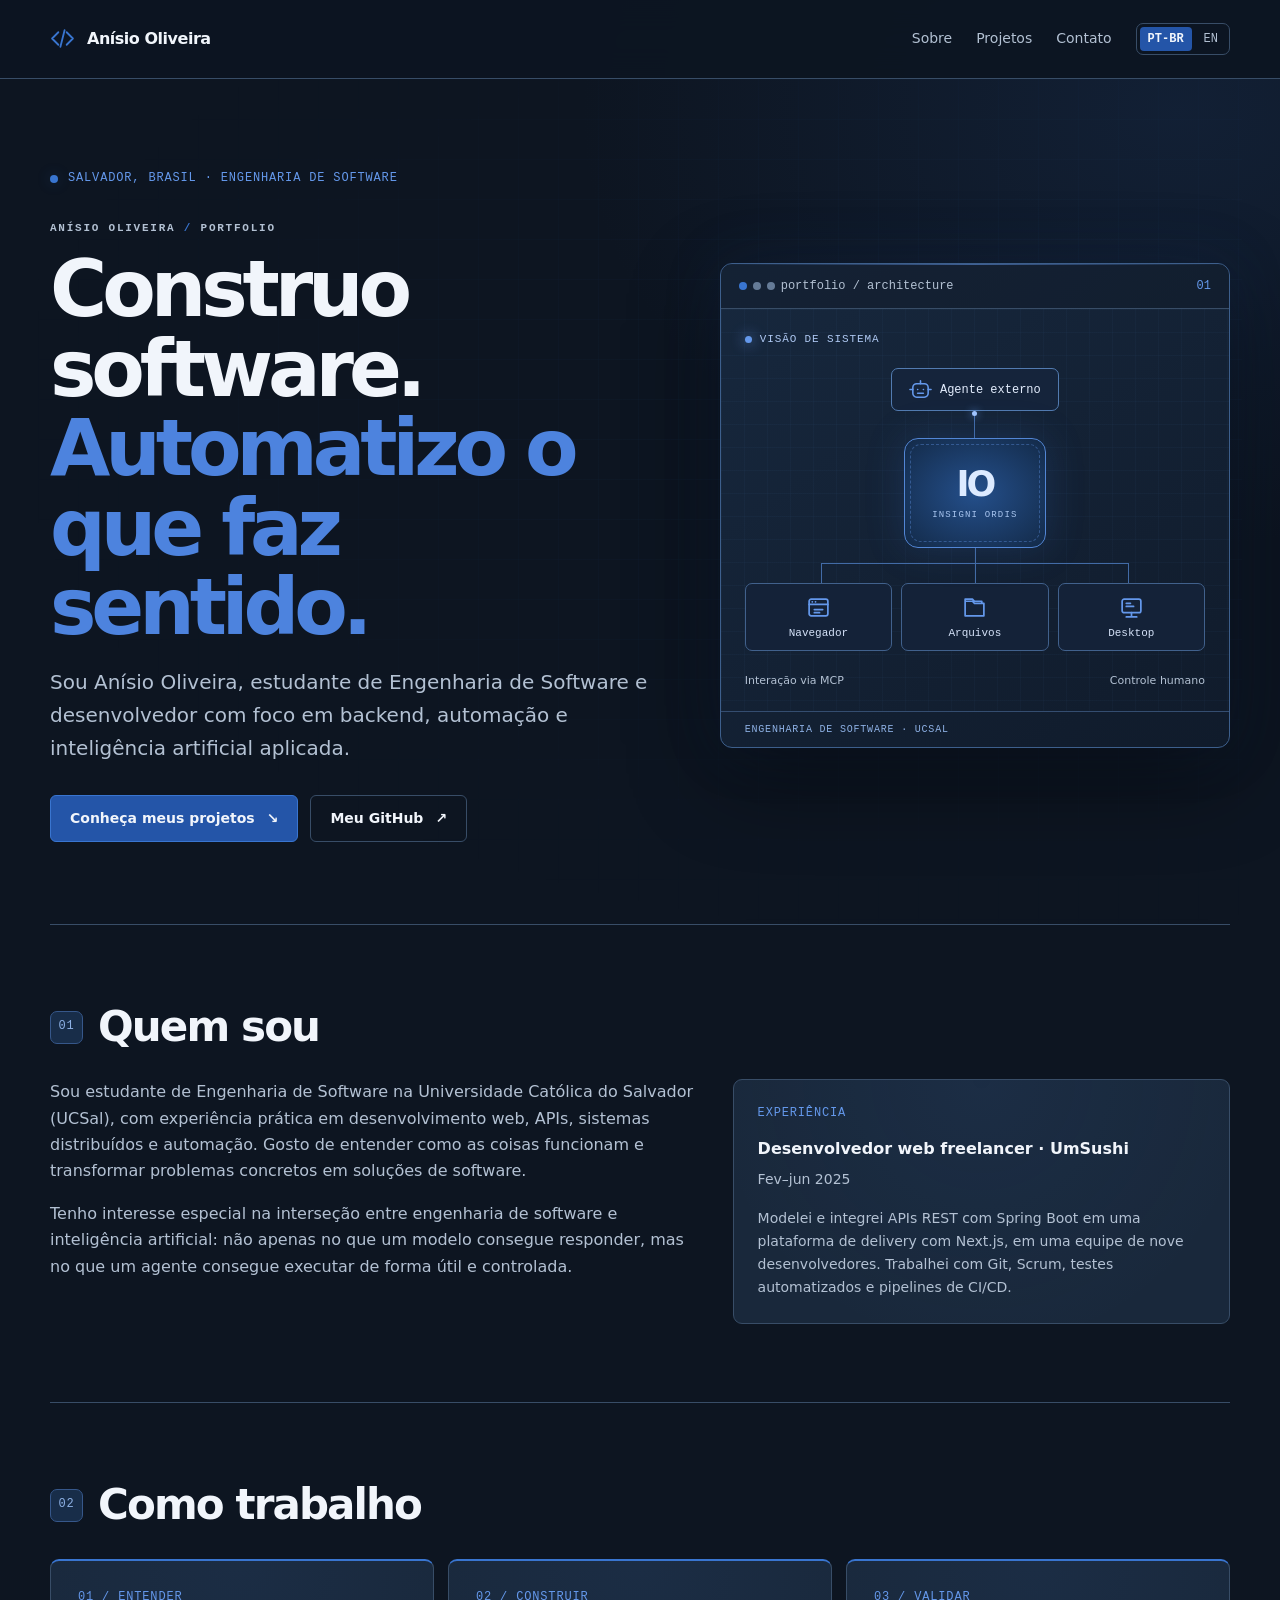
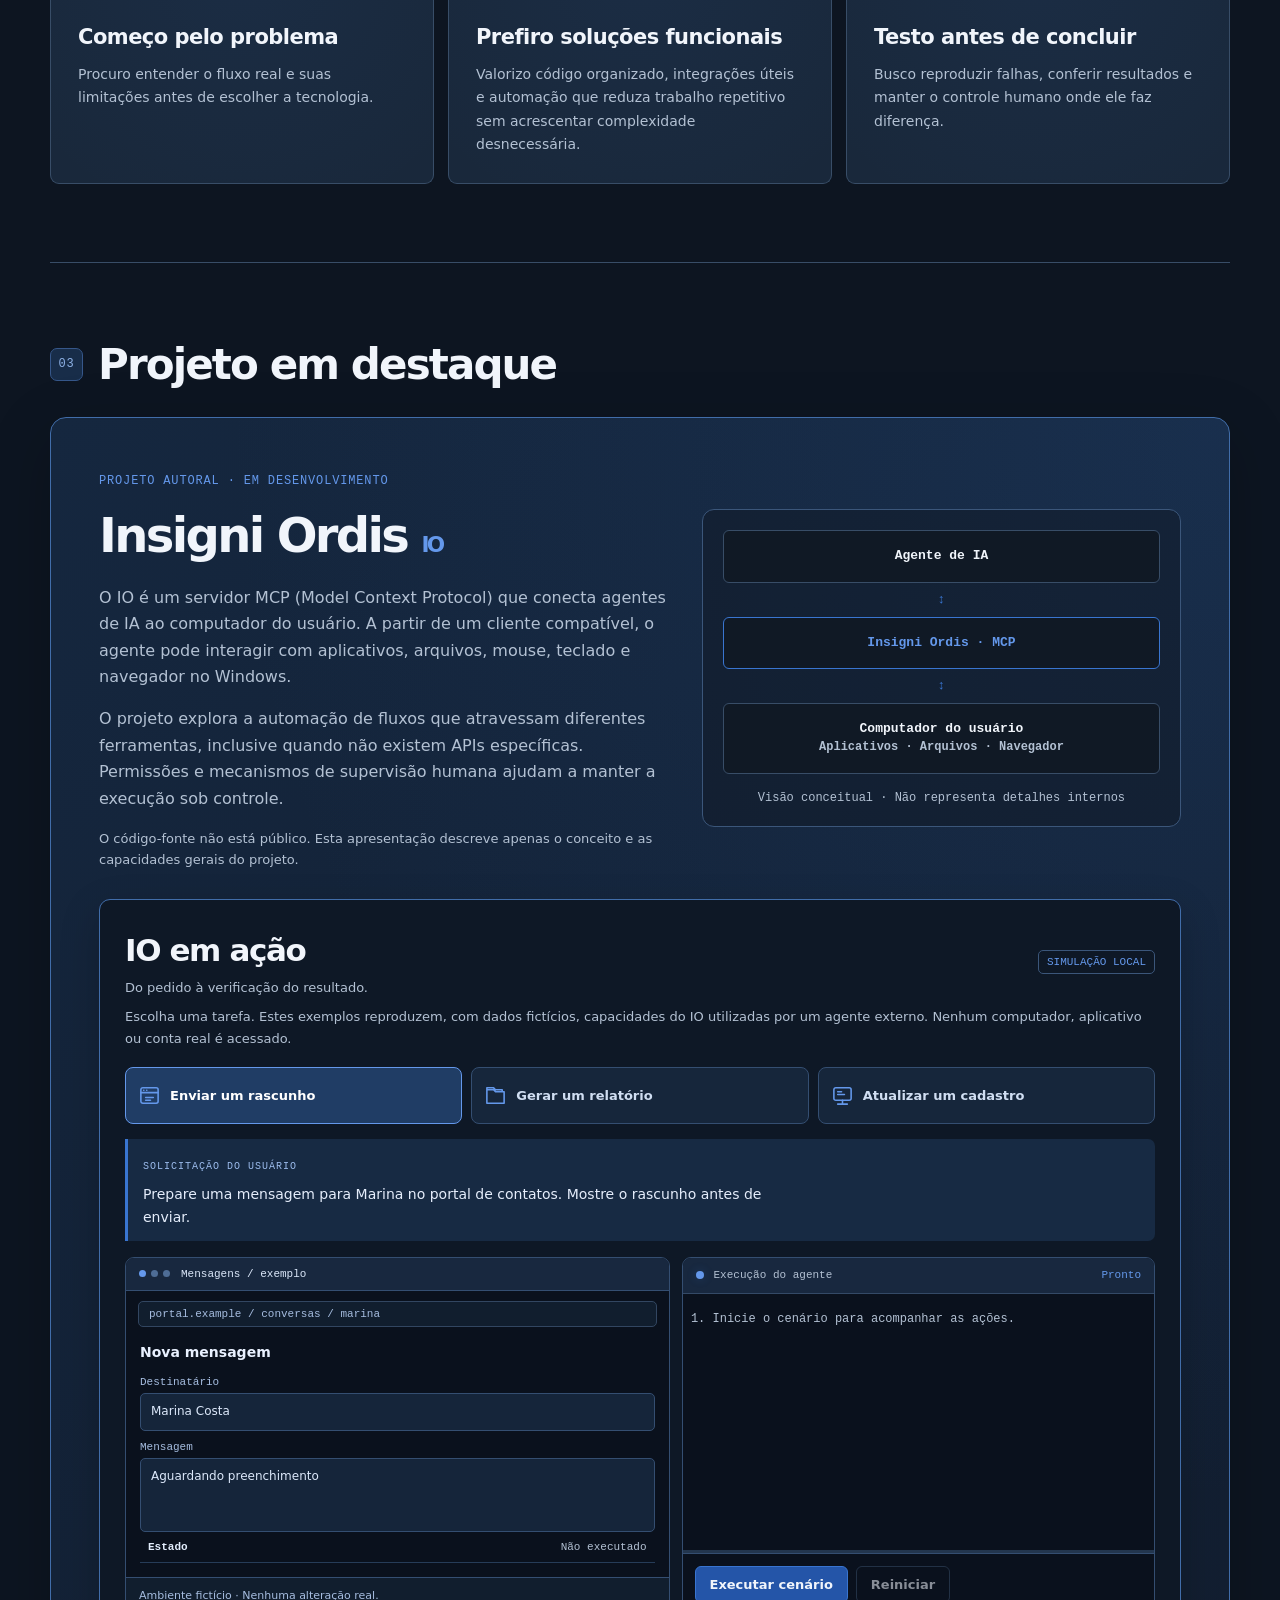
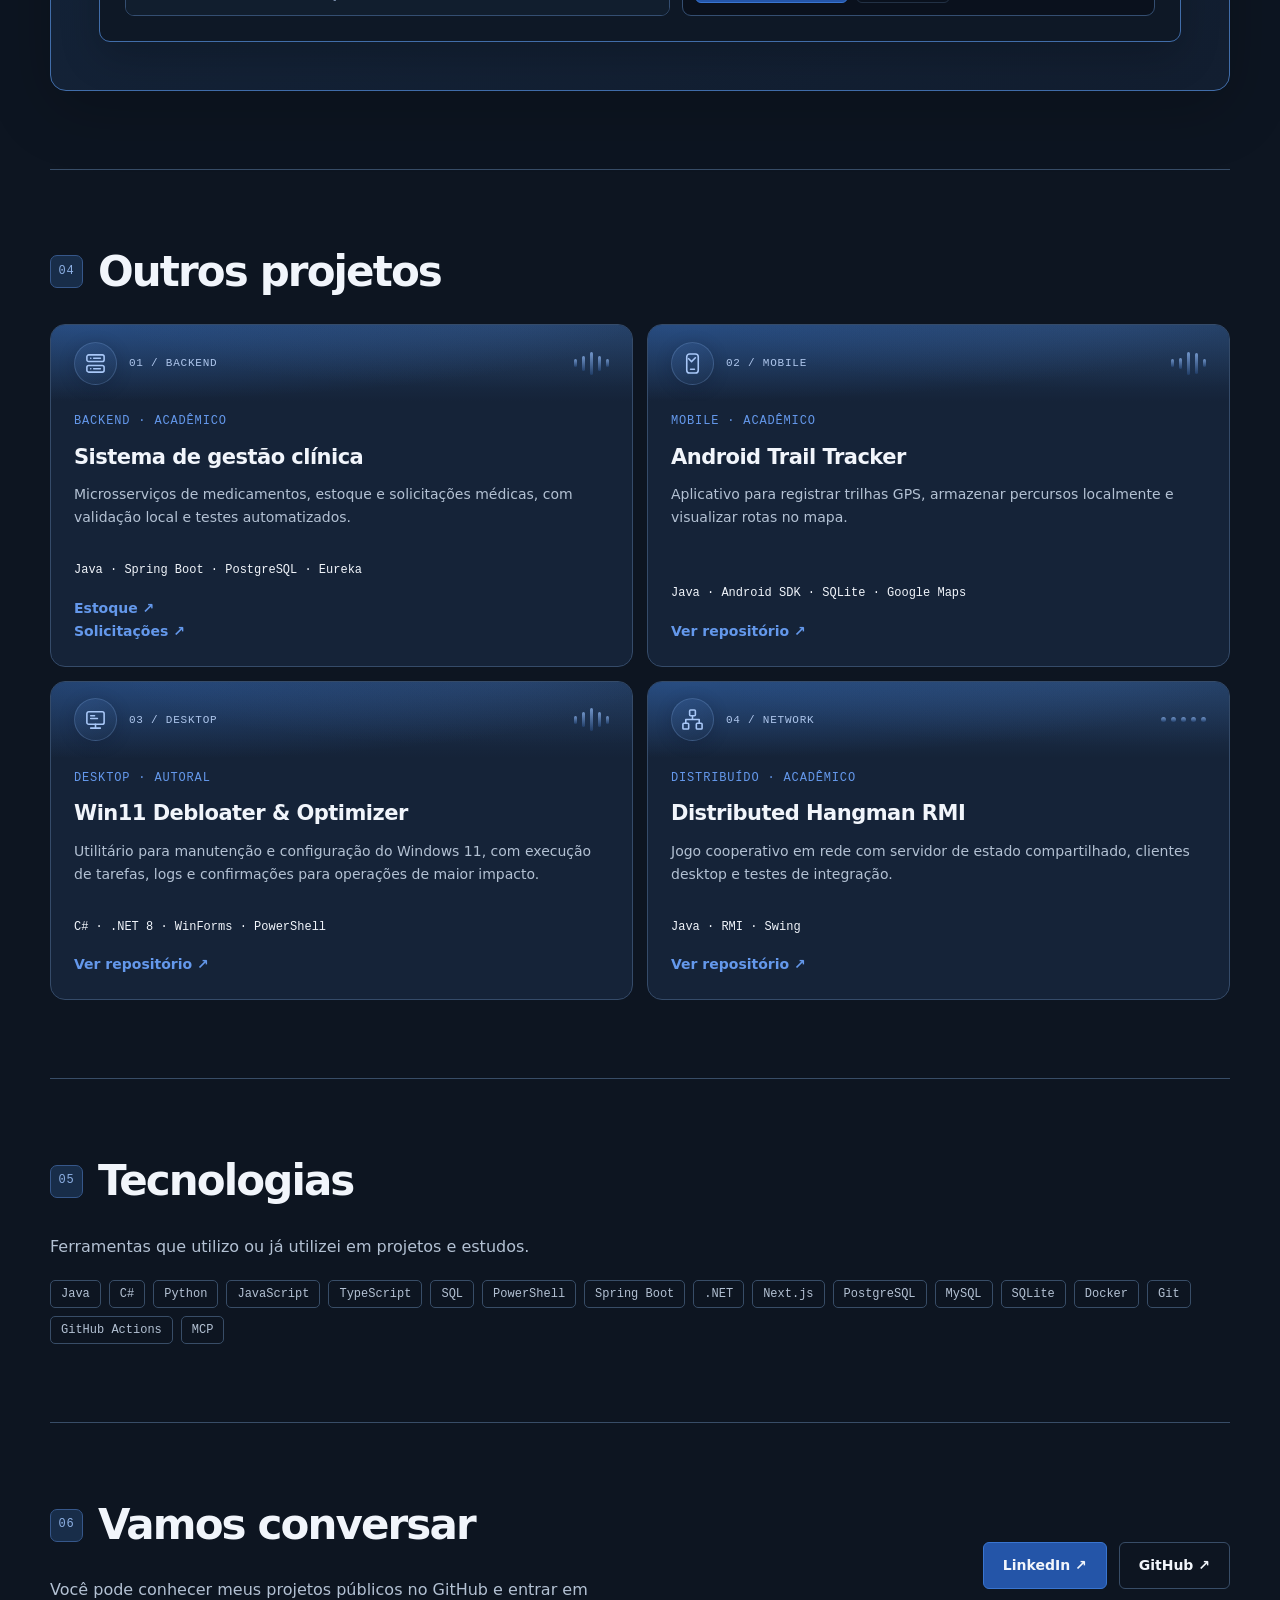
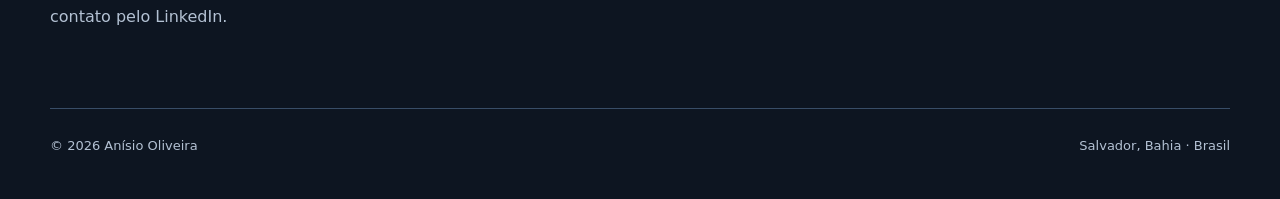
==== index.html @ 7263b713 "Refine project headers with softer full-width gradients" ====
<!doctype html>
<html lang="pt-BR">
<head>
<meta charset="utf-8">
<meta name="viewport" content="width=device-width, initial-scale=1">
<meta name="description" content="Portfólio de Anísio Oliveira. Backend, automação, IA aplicada e projetos de engenharia de software.">
<meta name="theme-color" content="#101925">
<meta property="og:title" content="Anísio Oliveira | Engenharia de Software">
<meta property="og:description" content="Portfólio de Anísio Oliveira. Backend, automação, IA aplicada e projetos de engenharia de software.">
<meta property="og:type" content="website">
<title>Anísio Oliveira | Engenharia de Software</title>
<link rel="canonical" href="https://lugarty.github.io/">
<link rel="alternate" hreflang="pt-BR" href="https://lugarty.github.io/">
<link rel="alternate" hreflang="en" href="https://lugarty.github.io/en/">
<link rel="alternate" hreflang="x-default" href="https://lugarty.github.io/">
<link rel="icon" type="image/svg+xml" href="./assets/icon.svg?v=5">
<link rel="stylesheet" href="./assets/style.css?v=8">
<script defer src="./assets/site.js?v=7"></script>
</head>
<body>
<a class="skip" href="#main">Ir para o conteúdo</a>
<header class="site-header"><div class="wrap header-row">
<a class="brand" href="./"><svg class="brand-icon" width="25" height="25" viewBox="0 0 24 24" fill="none" stroke="currentColor" stroke-width="1.75" stroke-linecap="round" stroke-linejoin="round" aria-hidden="true" focusable="false"><path d="m8 6-6 6 6 6m8-12 6 6-6 6M14 4l-4 16"/></svg>Anísio Oliveira</a>
<nav class="nav" aria-label="Navegação principal">
<a href="#about">Sobre</a><a href="#projects">Projetos</a><a href="#contact">Contato</a>
<div class="languages" aria-label="Idioma"><a href="./" lang="pt-BR" aria-current="page">PT-BR</a><a href="./en/" lang="en" >EN</a></div>
</nav><div class="scroll-progress" aria-hidden="true"></div></div></header>
<main id="main" class="wrap">
<section class="hero" aria-labelledby="hero-title"><div><div class="eyebrow">Salvador, Brasil · Engenharia de Software</div><div class="hero-name">ANÍSIO OLIVEIRA <span> / </span> PORTFOLIO</div><h1 id="hero-title">Construo software.<br><span>Automatizo o que faz sentido.</span></h1><p class="lead">Sou Anísio Oliveira, estudante de Engenharia de Software e desenvolvedor com foco em backend, automação e inteligência artificial aplicada.</p><div class="actions"><a class="button primary" href="#projects">Conheça meus projetos <span aria-hidden="true">↘</span></a><a class="button" href="https://github.com/Lugarty">Meu GitHub <span aria-hidden="true">↗</span></a></div></div>
<aside class="hero-panel hero-system" aria-label="Visão de sistema"><div class="panel-top"><span class="dot"></span><span class="dot"></span><span class="dot"></span><span>portfolio / architecture</span><span class="system-id">01</span></div><div class="system-content"><div class="system-kicker"><i></i>Visão de sistema</div><div class="system-network"><div class="system-agent"><svg aria-hidden="true" viewBox="0 0 24 24" fill="none" stroke="currentColor" stroke-width="1.65" stroke-linecap="round" stroke-linejoin="round"><rect x="4" y="6" width="16" height="14" rx="4"/><path d="M12 6V3M1 12h3m16 0h3M9 12h.1m5.9 0h.1M9 16h6"/></svg><span>Agente externo</span></div><div class="system-line"><i></i></div><div class="system-core"><span>IO</span><small>INSIGNI ORDIS</small></div><div class="system-branches"><i></i><i></i><i></i></div><div class="system-endpoints"><div><svg aria-hidden="true" viewBox="0 0 24 24" fill="none" stroke="currentColor" stroke-width="1.65" stroke-linecap="round" stroke-linejoin="round"><rect x="3" y="4" width="18" height="16" rx="2"/><path d="M3 9h18M6 6.5h.1m3 0h.1M8 14h8m-8 3h5"/></svg><span>Navegador</span></div><div><svg aria-hidden="true" viewBox="0 0 24 24" fill="none" stroke="currentColor" stroke-width="1.65" stroke-linecap="round" stroke-linejoin="round"><path d="M3 6h7l2 2h9v12H3zM3 6V4h7l2 2h7v2"/></svg><span>Arquivos</span></div><div><svg aria-hidden="true" viewBox="0 0 24 24" fill="none" stroke="currentColor" stroke-width="1.65" stroke-linecap="round" stroke-linejoin="round"><rect x="3" y="4" width="18" height="13" rx="2"/><path d="M12 17v4m-5 0h10M7 8h4m-4 3h7"/></svg><span>Desktop</span></div></div></div><div class="system-bottom"><span>Interação via MCP</span><span>Controle humano</span></div></div><div class="system-footer">ENGENHARIA DE SOFTWARE · UCSAL</div></aside></section>
<section class="section" id="about"><div class="section-head"><span class="index">01</span><h2>Quem sou</h2></div><div class="about-grid"><div><p>Sou estudante de Engenharia de Software na Universidade Católica do Salvador (UCSal), com experiência prática em desenvolvimento web, APIs, sistemas distribuídos e automação. Gosto de entender como as coisas funcionam e transformar problemas concretos em soluções de software.</p><p>Tenho interesse especial na interseção entre engenharia de software e inteligência artificial: não apenas no que um modelo consegue responder, mas no que um agente consegue executar de forma útil e controlada.</p></div><div class="info-card"><span class="tag">Experiência</span><strong>Desenvolvedor web freelancer · UmSushi</strong><p>Fev–jun 2025</p><p>Modelei e integrei APIs REST com Spring Boot em uma plataforma de delivery com Next.js, em uma equipe de nove desenvolvedores. Trabalhei com Git, Scrum, testes automatizados e pipelines de CI/CD.</p></div></div></section>
<section class="section"><div class="section-head"><span class="index">02</span><h2>Como trabalho</h2></div><div class="principles"><article class="principle"><span class="tag">01 / Entender</span><h3>Começo pelo problema</h3><p>Procuro entender o fluxo real e suas limitações antes de escolher a tecnologia.</p></article><article class="principle"><span class="tag">02 / Construir</span><h3>Prefiro soluções funcionais</h3><p>Valorizo código organizado, integrações úteis e automação que reduza trabalho repetitivo sem acrescentar complexidade desnecessária.</p></article><article class="principle"><span class="tag">03 / Validar</span><h3>Testo antes de concluir</h3><p>Busco reproduzir falhas, conferir resultados e manter o controle humano onde ele faz diferença.</p></article></div></section>
<section class="section" id="projects"><div class="section-head"><span class="index">03</span><h2>Projeto em destaque</h2></div>
<div class="feature"><div><span class="tag">Projeto autoral · Em desenvolvimento</span><h3>Insigni Ordis <small style="font-size:.45em;color:var(--accent)">IO</small></h3><p>O IO é um servidor MCP (Model Context Protocol) que conecta agentes de IA ao computador do usuário. A partir de um cliente compatível, o agente pode interagir com aplicativos, arquivos, mouse, teclado e navegador no Windows.</p><p>O projeto explora a automação de fluxos que atravessam diferentes ferramentas, inclusive quando não existem APIs específicas. Permissões e mecanismos de supervisão humana ajudam a manter a execução sob controle.</p><p style="font-size:13px">O código-fonte não está público. Esta apresentação descreve apenas o conceito e as capacidades gerais do projeto.</p></div>
<div class="diagram" aria-label="Visão conceitual · Não representa detalhes internos"><div class="node">Agente de IA</div><div class="arrow" aria-hidden="true">↕</div><div class="node active">Insigni Ordis · MCP</div><div class="arrow" aria-hidden="true">↕</div><div class="node">Computador do usuário<br><span style="color:var(--muted);font-size:12px">Aplicativos · Arquivos · Navegador</span></div><div class="diagram-caption">Visão conceitual · Não representa detalhes internos</div></div><div class="demo mission-demo" hidden><div class="demo-heading"><div><h4>IO em ação</h4><p>Do pedido à verificação do resultado.</p></div><span class="demo-label">SIMULAÇÃO LOCAL</span></div><p class="demo-intro">Escolha uma tarefa. Estes exemplos reproduzem, com dados fictícios, capacidades do IO utilizadas por um agente externo. Nenhum computador, aplicativo ou conta real é acessado.</p><div class="scenario-tabs" role="group" aria-label="SOLICITAÇÃO DO USUÁRIO"><button type="button" class="scenario-tab" data-scenario="browser" aria-pressed="true"><svg aria-hidden="true" viewBox="0 0 24 24" fill="none" stroke="currentColor" stroke-width="1.65" stroke-linecap="round" stroke-linejoin="round"><rect x="3" y="4" width="18" height="16" rx="2"/><path d="M3 9h18M6 6.5h.1m3 0h.1M8 14h8m-8 3h5"/></svg><span>Enviar um rascunho</span></button><button type="button" class="scenario-tab" data-scenario="files" aria-pressed="false"><svg aria-hidden="true" viewBox="0 0 24 24" fill="none" stroke="currentColor" stroke-width="1.65" stroke-linecap="round" stroke-linejoin="round"><path d="M3 6h7l2 2h9v12H3zM3 6V4h7l2 2h7v2"/></svg><span>Gerar um relatório</span></button><button type="button" class="scenario-tab" data-scenario="desktop" aria-pressed="false"><svg aria-hidden="true" viewBox="0 0 24 24" fill="none" stroke="currentColor" stroke-width="1.65" stroke-linecap="round" stroke-linejoin="round"><rect x="3" y="4" width="18" height="13" rx="2"/><path d="M12 17v4m-5 0h10M7 8h4m-4 3h7"/></svg><span>Atualizar um cadastro</span></button></div><div class="mission-request"><span>SOLICITAÇÃO DO USUÁRIO</span><p class="demo-scenario"></p></div><div class="mission-grid"><div class="mock-workspace"><div class="mock-top"><div class="window-dots" aria-hidden="true"><i></i><i></i><i></i></div><span class="mock-title">Área de trabalho simulada</span></div><div class="mock-address"></div><div class="mock-body"></div><div class="mock-footer" aria-live="polite"></div></div><div class="mission-trace"><div class="demo-screen-top"><span class="demo-lamp" aria-hidden="true"></span><span>Execução do agente</span><span class="demo-status" role="status">Pronto</span></div><ol class="demo-log" aria-live="polite" aria-relevant="additions text"><li>Inicie o cenário para acompanhar as ações.</li></ol><div class="demo-meter" role="progressbar" aria-label="Progresso da simulação" aria-valuemin="0" aria-valuemax="100" aria-valuenow="0"><span></span></div><div class="demo-actions"><button class="demo-button" type="button" data-action="run">Executar cenário</button><button class="demo-button approval-button" type="button" data-action="approve" hidden>Aprovar e continuar</button><button class="demo-button secondary" type="button" data-action="reset" disabled>Reiniciar</button></div></div></div></div></div></section>
<section class="section"><div class="section-head"><span class="index">04</span><h2>Outros projetos</h2></div><div class="projects"><article class="project project-backend"><div class="project-visual" aria-hidden="true"><div class="project-emblem"><svg aria-hidden="true" viewBox="0 0 24 24" fill="none" stroke="currentColor" stroke-width="1.65" stroke-linecap="round" stroke-linejoin="round"><rect x="3" y="3" width="18" height="7" rx="2"/><rect x="3" y="14" width="18" height="7" rx="2"/><path d="M7 6.5h.1m3 0h7M7 17.5h.1m3 0h7"/></svg></div><span class="project-code">01 / BACKEND</span><div class="project-signal"><i></i><i></i><i></i><i></i><i></i></div></div><span class="tag">Backend · Acadêmico</span><h3>Sistema de gestão clínica</h3><p>Microsserviços de medicamentos, estoque e solicitações médicas, com validação local e testes automatizados.</p><div class="stack">Java · Spring Boot · PostgreSQL · Eureka</div><a href="https://github.com/Lugarty/medicamentos-service">Estoque ↗</a><a href="https://github.com/Lugarty/solicitacoes-service">Solicitações ↗</a></article><article class="project project-mobile"><div class="project-visual" aria-hidden="true"><div class="project-emblem"><svg aria-hidden="true" viewBox="0 0 24 24" fill="none" stroke="currentColor" stroke-width="1.65" stroke-linecap="round" stroke-linejoin="round"><rect x="6" y="2" width="12" height="20" rx="3"/><path d="M10 18h4M8 7l3 3 4-4"/></svg></div><span class="project-code">02 / MOBILE</span><div class="project-signal"><i></i><i></i><i></i><i></i><i></i></div></div><span class="tag">Mobile · Acadêmico</span><h3>Android Trail Tracker</h3><p>Aplicativo para registrar trilhas GPS, armazenar percursos localmente e visualizar rotas no mapa.</p><div class="stack">Java · Android SDK · SQLite · Google Maps</div><a href="https://github.com/Lugarty/android-trail-tracker">Ver repositório ↗</a></article><article class="project project-desktop"><div class="project-visual" aria-hidden="true"><div class="project-emblem"><svg aria-hidden="true" viewBox="0 0 24 24" fill="none" stroke="currentColor" stroke-width="1.65" stroke-linecap="round" stroke-linejoin="round"><rect x="3" y="4" width="18" height="13" rx="2"/><path d="M12 17v4m-5 0h10M7 8h4m-4 3h7"/></svg></div><span class="project-code">03 / DESKTOP</span><div class="project-signal"><i></i><i></i><i></i><i></i><i></i></div></div><span class="tag">Desktop · Autoral</span><h3>Win11 Debloater & Optimizer</h3><p>Utilitário para manutenção e configuração do Windows 11, com execução de tarefas, logs e confirmações para operações de maior impacto.</p><div class="stack">C# · .NET 8 · WinForms · PowerShell</div><a href="https://github.com/Lugarty/Win11-Debloater-Optimizer">Ver repositório ↗</a></article><article class="project project-network"><div class="project-visual" aria-hidden="true"><div class="project-emblem"><svg aria-hidden="true" viewBox="0 0 24 24" fill="none" stroke="currentColor" stroke-width="1.65" stroke-linecap="round" stroke-linejoin="round"><rect x="9" y="2" width="6" height="6" rx="1"/><rect x="2" y="16" width="6" height="6" rx="1"/><rect x="16" y="16" width="6" height="6" rx="1"/><path d="M12 8v4H5v4m7-4h7v4"/></svg></div><span class="project-code">04 / NETWORK</span><div class="project-signal"><i></i><i></i><i></i><i></i><i></i></div></div><span class="tag">Distribuído · Acadêmico</span><h3>Distributed Hangman RMI</h3><p>Jogo cooperativo em rede com servidor de estado compartilhado, clientes desktop e testes de integração.</p><div class="stack">Java · RMI · Swing</div><a href="https://github.com/Lugarty/hangman-rmi-game">Ver repositório ↗</a></article></div></section>
<section class="section"><div class="section-head"><span class="index">05</span><h2>Tecnologias</h2></div><p>Ferramentas que utilizo ou já utilizei em projetos e estudos.</p><div class="skills"><span>Java</span><span>C#</span><span>Python</span><span>JavaScript</span><span>TypeScript</span><span>SQL</span><span>PowerShell</span><span>Spring Boot</span><span>.NET</span><span>Next.js</span><span>PostgreSQL</span><span>MySQL</span><span>SQLite</span><span>Docker</span><span>Git</span><span>GitHub Actions</span><span>MCP</span></div></section>
<section class="section contact" id="contact"><div><div class="section-head"><span class="index">06</span><h2>Vamos conversar</h2></div><p>Você pode conhecer meus projetos públicos no GitHub e entrar em contato pelo LinkedIn.</p></div><div class="actions"><a class="button primary" href="https://www.linkedin.com/in/an%C3%ADsio-oliveira-albuquerque-filho-a01568292/">LinkedIn ↗</a><a class="button" href="https://github.com/Lugarty">GitHub ↗</a></div></section>
</main><footer class="wrap site-footer"><span>© 2026 Anísio Oliveira</span><span>Salvador, Bahia · Brasil</span></footer>
</body>
</html>
---- assets/style.css ----
:root{color-scheme:dark;--bg:#101925;--surface:#19283b;--surface2:#23364e;--text:#f1f5fb;--muted:#b3c1d3;--line:#384d67;--accent:#3975d0;--accent-text:#6498eb;--accent-fill:#2455a8;--accent-hover:#2d61bd;--mono:ui-monospace,SFMono-Regular,Consolas,monospace;--sans:Inter,system-ui,-apple-system,BlinkMacSystemFont,"Segoe UI",sans-serif}
*{box-sizing:border-box}html{scroll-behavior:smooth}body{margin:0;background:radial-gradient(ellipse 70% 42rem at 88% 4rem,#22395575,transparent),var(--bg);color:var(--text);font:16px/1.65 var(--sans)}a{color:inherit;text-decoration:none}a:focus-visible{outline:2px solid var(--accent);outline-offset:5px}a:hover{color:var(--accent-text)}.wrap{width:min(1100px,calc(100% - 48px));margin:auto}.skip{position:absolute;left:1rem;top:-5rem;z-index:10;background:var(--accent-fill);color:var(--text);padding:.5rem 1rem}.skip:focus{top:1rem}.site-header{border-bottom:1px solid var(--line)}.header-row{min-height:78px;display:flex;align-items:center;justify-content:space-between;gap:24px;flex-wrap:wrap}.brand{display:flex;align-items:center;gap:12px;font-weight:700;letter-spacing:-.03em}.brand-icon{display:block;flex:none;width:25px;height:25px;color:var(--accent)}.nav{display:flex;align-items:center;gap:24px;color:var(--muted);font-size:14px;flex-wrap:wrap}.languages{display:flex;gap:4px;border:1px solid var(--line);padding:3px;border-radius:7px;font:12px var(--mono)}.languages a{padding:5px 8px}.languages [aria-current=page]{background:var(--accent-fill);color:var(--text);border-radius:4px;font-weight:700}.hero{padding:100px 0 76px;border-bottom:1px solid var(--line);display:grid;grid-template-columns:1.6fr 1fr;gap:58px;align-items:center}.eyebrow,.index,.tag{font-family:var(--mono);font-size:12px;letter-spacing:.07em;text-transform:uppercase;color:var(--accent-text)}.eyebrow{display:flex;align-items:center;gap:10px}.eyebrow:before{content:"";height:8px;width:8px;border-radius:50%;background:var(--accent);box-shadow:0 0 14px #3975d040}.hero h1{font-size:clamp(45px,7.2vw,83px);line-height:1.02;letter-spacing:-.065em;margin:24px 0 18px}.hero h1 span{color:var(--accent)}.lead{color:var(--muted);max-width:630px;font-size:clamp(17px,2vw,20px);margin:0 0 30px}.actions{display:flex;gap:12px;flex-wrap:wrap}.button{padding:11px 19px;border-radius:6px;border:1px solid var(--line);font-weight:650;font-size:14px;display:inline-flex;align-items:center;gap:12px}.primary{color:var(--text);background:var(--accent-fill);border-color:var(--accent)}.primary:hover{color:var(--text);background:var(--accent-hover)}.button:not(.primary):hover{border-color:var(--accent)}.hero-panel{border:1px solid var(--line);background:linear-gradient(155deg,var(--surface2),var(--surface));border-radius:12px;overflow:hidden;box-shadow:0 18px 55px #0003}.panel-top{display:flex;gap:6px;align-items:center;padding:15px 18px;border-bottom:1px solid var(--line);font:12px var(--mono);color:var(--muted)}.dot{height:8px;width:8px;border-radius:50%;background:#657b97}.dot:first-child{background:var(--accent)}.panel-top span:last-child{margin-left:8px}.panel-body{padding:25px}.panel-body p{margin:0 0 19px}.panel-key{color:var(--muted);font:12px var(--mono);display:block;margin-bottom:5px}.panel-value{font-size:18px;font-weight:650;display:block}.panel-body p:last-child{margin-bottom:0}.section{padding:72px 0;border-bottom:1px solid var(--line);scroll-margin-top:20px}.section-head{display:flex;gap:18px;align-items:baseline;margin-bottom:28px}.section h2{font-size:clamp(28px,4vw,42px);line-height:1.15;letter-spacing:-.045em;margin:0}.section h3{font-size:21px;line-height:1.3;letter-spacing:-.025em;margin:0 0 12px}.section p{color:var(--muted);margin:0 0 16px}.section p:last-child{margin-bottom:0}.about-grid{display:grid;grid-template-columns:1.3fr 1fr;gap:36px}.info-card,.principle,.project{background:var(--surface);border:1px solid var(--line);border-radius:9px;padding:24px}.info-card p{font-size:14px}.info-card strong{display:block;margin-bottom:5px}.info-card .tag{display:block;margin-bottom:12px}.principles{display:grid;grid-template-columns:repeat(3,1fr);gap:14px;margin-top:30px}.principle .tag{display:block;margin-bottom:16px}.principle p{font-size:14px}.feature{position:relative;background:linear-gradient(145deg,#1c3048,var(--surface));border:1px solid #4e7097;border-radius:12px;padding:clamp(25px,5vw,45px);display:grid;grid-template-columns:1.2fr 1fr;gap:36px;align-items:center}.feature h3 small{color:var(--accent-text)!important}.feature h3{font-size:clamp(30px,5vw,48px);margin:12px 0 18px}.feature p{max-width:620px}.diagram{display:flex;flex-direction:column;align-items:stretch;gap:8px;text-align:center;font:13px/1.4 var(--mono)}.node{border:1px solid var(--line);background:var(--bg);padding:16px;border-radius:6px}.node.active{border-color:var(--accent);color:var(--accent-text)}.arrow{color:var(--accent)}.diagram-caption{font-size:12px;color:var(--muted);margin-top:8px}.projects{display:grid;grid-template-columns:repeat(2,1fr);gap:14px}.project{display:flex;flex-direction:column;align-items:flex-start}.project .tag{margin-bottom:12px}.project p{font-size:14px;flex:1}.project .stack{color:var(--text);font:12px/1.6 var(--mono);margin:16px 0}.project a{color:var(--accent-text);font-size:14px;font-weight:600}.skills{display:flex;flex-wrap:wrap;gap:8px;margin-top:20px}.skills span{border:1px solid var(--line);padding:6px 10px;border-radius:5px;color:var(--muted);font:12px var(--mono)}.contact{display:flex;justify-content:space-between;align-items:center;gap:25px}.contact p{max-width:600px}.site-footer{padding:26px 0 38px;font-size:13px;color:var(--muted);display:flex;justify-content:space-between;gap:12px;flex-wrap:wrap}
@media(max-width:800px){.wrap{width:min(100% - 36px,1100px)}.header-row{padding:16px 0}.nav{gap:15px}.hero{padding:64px 0 52px;grid-template-columns:1fr;gap:32px}.about-grid,.feature{grid-template-columns:1fr;gap:24px}.principles{grid-template-columns:1fr}.section{padding:52px 0}.contact{align-items:flex-start;flex-direction:column}}
@media(max-width:520px){.wrap{width:calc(100% - 32px)}.header-row{gap:14px}.nav{width:100%;justify-content:space-between;gap:10px;font-size:12px}.languages{margin-left:0}.hero h1{font-size:46px}.projects{grid-template-columns:1fr}.section-head{gap:12px}.info-card,.principle,.project{padding:20px}.site-footer{flex-direction:column}.actions .button{padding:10px 13px}}
@media(prefers-reduced-motion:reduce){html{scroll-behavior:auto}}


/* Interactive portfolio enhancements */
html{scroll-padding-top:110px}
.site-header{position:sticky;top:0;z-index:5;background:#101925e8;backdrop-filter:blur(16px);-webkit-backdrop-filter:blur(16px)}
.skip{z-index:20}
.header-row{position:relative}
.scroll-progress{position:absolute;inset:auto 0 -1px;height:2px;pointer-events:none;background:linear-gradient(90deg,#2455a8,#3975d0,#6498eb);transform:scaleX(0);transform-origin:left}
.nav>a{position:relative;transition:color .2s ease}
.nav>a[aria-current="location"]{color:var(--text)}
.nav>a[aria-current="location"]::after{content:"";height:2px;position:absolute;inset:auto 0 -7px;background:var(--accent)}
.hero{position:relative;isolation:isolate}
.hero::before{content:"";position:absolute;z-index:-1;inset:0 -12px;pointer-events:none;background:linear-gradient(90deg,#3975d00d 1px,transparent 1px),linear-gradient(#3975d00d 1px,transparent 1px);background-size:40px 40px;mask-image:radial-gradient(ellipse at 78% 40%,black,transparent 75%)}
.hero h1 span{color:#4d83de}
.hero-panel{position:relative;border-color:#41618c;box-shadow:0 22px 65px #0005,0 0 45px #2455a812}
.panel-top{background:#10192562}
.hero-panel::after{content:"";position:absolute;inset:0 0 auto;height:1px;background:linear-gradient(90deg,transparent,#6498eb88,transparent)}
.button,.project,.principle,.info-card,.skills span{transition:transform .22s ease,border-color .22s ease,box-shadow .22s ease,background .22s ease}
.button:focus-visible,.demo-button:focus-visible,.demo-select:focus-visible{outline:2px solid var(--accent-text);outline-offset:4px}
.project,.principle,.info-card{position:relative;background:radial-gradient(400px circle at var(--spot-x,50%) var(--spot-y,0%),#3975d010,transparent 68%),var(--surface)}
.feature{box-shadow:0 18px 65px #0003;border-radius:16px}
.feature h3{letter-spacing:-.055em}
.feature .diagram .node{transition:border-color .25s,box-shadow .25s,background .25s}
.feature[data-phase="working"] .diagram .node.active,.feature[data-phase="approval"] .diagram .node.active{box-shadow:0 0 22px #3975d044;background:#142c4a}
.feature[data-phase="working"] .diagram .arrow{animation:signal 1.15s ease-in-out infinite}
@keyframes signal{50%{opacity:.3;transform:translateY(2px)}}
.demo[hidden],.demo-button[hidden]{display:none}
.demo{grid-column:1/-1;padding:23px;border:1px solid #3b567a;background:#101925;border-radius:11px;min-width:0}
.demo-heading{display:flex;align-items:center;justify-content:space-between;gap:12px;margin-bottom:10px;flex-wrap:wrap}
.demo-heading h4{font-size:18px;letter-spacing:-.02em;margin:0}
.demo-label{color:var(--accent-text);font:11px var(--mono);border:1px solid #3b567a;padding:5px 8px;border-radius:5px}
.demo p.demo-intro{font-size:13px;max-width:none;margin:0 0 18px}
.demo-grid{display:grid;grid-template-columns:minmax(0,1fr) minmax(0,1.15fr);gap:18px}
.demo-controls{min-width:0}
.demo-controls label{font:12px var(--mono);color:var(--muted);display:block;margin-bottom:7px}
.demo-select{width:100%;min-height:44px;border:1px solid #48678e;background:#19283b;color:var(--text);border-radius:6px;padding:9px 12px;font:inherit;font-size:14px}
.demo-controls .demo-scenario{font-size:13px;min-height:42px;margin:12px 0}
.demo-actions{display:flex;gap:8px;flex-wrap:wrap}
.demo-button{font:600 13px var(--sans);background:var(--accent-fill);color:var(--text);border:1px solid var(--accent);padding:10px 14px;border-radius:6px;cursor:pointer;transition:background .2s}
.demo-button:hover:not(:disabled){background:var(--accent-hover)}
.demo-button.secondary{background:transparent;border-color:var(--line)}
.demo-button:disabled,.demo-select:disabled{opacity:.55;cursor:not-allowed}
.demo-screen{min-width:0;border:1px solid #344a67;border-radius:8px;background:#0c1420;overflow:hidden}
.demo-screen-top{padding:9px 13px;display:flex;align-items:center;gap:10px;border-bottom:1px solid #344a67;font:11px var(--mono);color:var(--muted)}
.demo-screen-top .demo-lamp{width:8px;height:8px;border-radius:50%;background:#6498eb;box-shadow:0 0 10px #3975d044}
.demo-screen-top .demo-status{margin-left:auto;color:var(--accent-text);text-align:right}
.demo-log{margin:0;padding:12px 14px 12px 32px;min-height:148px;max-height:270px;overflow:auto;font:12px/1.6 var(--mono);color:var(--muted)}
.demo-log li{padding:4px 0;overflow-wrap:anywhere}
.demo-log li.done{color:#c7d9f5}
.demo-log li.waiting{color:#f2d29a}
.demo-log li.current{color:#81a9f0}
.demo-meter{height:3px;background:#23364e}
.demo-meter span{display:block;height:100%;width:0;background:linear-gradient(90deg,#3975d0,#6498eb);transition:width .35s ease}
.section{scroll-margin-top:0}
.reveal-in{animation:reveal-in .64s cubic-bezier(.2,.7,.2,1) both}
@keyframes reveal-in{from{opacity:.15;transform:translateY(17px)}to{opacity:1;transform:translateY(0)}}
@media(hover:hover) and (pointer:fine){.project:hover,.principle:hover,.info-card:hover{transform:translateY(-4px);border-color:#507db8;box-shadow:0 14px 30px #0004}.button:hover{transform:translateY(-2px)}.skills span:hover{border-color:var(--accent);color:var(--text);background:#1e3450}}
@media(max-width:800px){html{scroll-padding-top:150px}.demo-grid{grid-template-columns:1fr}.demo{padding:18px}.demo-controls .demo-scenario{min-height:0}}
@media(max-width:520px){.hero::before{inset:0}.demo{padding:13px}.demo-heading h4{font-size:16px}.demo-grid{gap:12px}.demo-screen-top{font-size:10px}.demo-log{min-height:135px}.site-header{backdrop-filter:blur(10px)}}
@media(prefers-reduced-motion:reduce){*,*::before,*::after{animation-duration:.01ms!important;transition-duration:.01ms!important;scroll-behavior:auto!important}.reveal-in{animation:none}.feature[data-phase="working"] .diagram .arrow{animation:none}}


/* System-inspired portfolio refresh. */
body{background:radial-gradient(ellipse 55rem 40rem at 92% 7rem,#1e3a654a,transparent 68%),#0d1521}
.wrap{width:min(1180px,calc(100% - 64px))}
.site-header{background:#0d1521e8}
.hero{min-height:590px;padding:90px 0 82px;grid-template-columns:minmax(0,1.15fr) minmax(0,.95fr);gap:52px}
.hero-name{font:600 11px/1.4 var(--mono);letter-spacing:.16em;color:var(--muted);margin-top:32px}
.hero-name span{color:var(--accent)}
.hero h1{font-size:clamp(46px,6.6vw,78px);margin-top:14px}
.hero h1 span{color:#4d83de}
.hero-system{border:1px solid #3d5f8c;background:linear-gradient(145deg,#17283e,#101b2b);box-shadow:0 28px 90px #0007,0 0 60px #2455a826}
.hero-system .panel-top{min-height:42px}
.system-id{margin-left:auto!important;color:#6498eb}
.system-content{position:relative;padding:24px 24px 20px;background:linear-gradient(#6498eb09 1px,transparent 1px),linear-gradient(90deg,#6498eb09 1px,transparent 1px);background-size:23px 23px}
.system-kicker{display:flex;align-items:center;gap:8px;font:11px var(--mono);letter-spacing:.08em;text-transform:uppercase;color:#aec8f2}
.system-kicker i{width:7px;height:7px;background:#6498eb;border-radius:50%;box-shadow:0 0 14px #6498eb}
.system-network{display:flex;flex-direction:column;align-items:center;padding:23px 0 12px}
.system-agent{display:flex;align-items:center;gap:8px;background:#15243b;border:1px solid #527bb0;padding:9px 17px;border-radius:7px;color:#e3edfd;font:12px var(--mono)}
.system-agent svg{width:23px;height:23px;color:#6498eb}
.system-line{width:1px;height:27px;background:#426ba6;position:relative}
.system-line i{position:absolute;top:0;left:-2px;width:5px;height:5px;border-radius:50%;background:#a2c5ff;box-shadow:0 0 9px #6aa4ff;animation:signal-travel 2.4s linear infinite}
@keyframes signal-travel{0%{top:0;opacity:0}15%{opacity:1}85%{opacity:1}100%{top:24px;opacity:0}}
.system-core{width:142px;height:110px;position:relative;display:flex;flex-direction:column;align-items:center;justify-content:center;isolation:isolate;border:1px solid #5286d5;border-radius:14px;background:radial-gradient(ellipse,#244f8b,#132a48);box-shadow:0 0 38px #3975d035}
.system-core:after{content:"";position:absolute;inset:5px;border:1px dashed #6498eb60;border-radius:11px;z-index:-1}
.system-core>span{font:800 35px/1 var(--sans);letter-spacing:-.09em;color:#dceaff}
.system-core small{font:9px var(--mono);letter-spacing:.13em;color:#a8c5ef;margin-top:8px}
.system-branches{position:relative;width:67%;height:35px}
.system-branches:before{content:"";position:absolute;top:15px;left:0;right:0;border-top:1px solid #426ba6}
.system-branches i{position:absolute;top:15px;height:20px;border-left:1px solid #426ba6}
.system-branches i:nth-child(1){left:0}.system-branches i:nth-child(2){left:50%;top:0;height:35px}.system-branches i:nth-child(3){right:0}
.system-endpoints{display:grid;grid-template-columns:repeat(3,minmax(0,1fr));gap:9px;width:100%}
.system-endpoints>div{display:grid;justify-items:center;gap:7px;border:1px solid #41618c;border-radius:7px;background:#142238;padding:11px 4px;color:#d5e2f8;font:11px var(--mono)}
.system-endpoints svg{width:25px;height:25px;color:#6498eb}
.system-bottom{margin-top:9px;display:flex;justify-content:space-between;gap:8px;font-size:11px;color:#b3c1d3}
.system-footer{padding:12px 24px;border-top:1px solid #344d70;color:#8eb1e5;font:10px var(--mono);letter-spacing:.08em}
.section{padding:78px 0}.section-head{align-items:center;gap:15px}
.section-head .index{display:grid;place-items:center;width:33px;height:33px;border:1px solid #36578a;border-radius:7px;background:#182d49;color:#8eb1e5;flex:none}
.about-grid{align-items:start}
.principle{border-top:2px solid #3975d0;padding:27px}
.feature{background:radial-gradient(ellipse at 100% 0,#264e8445,transparent 60%),linear-gradient(145deg,#15273f,#121e30);border-color:#416da9;padding:clamp(24px,4.7vw,48px);gap:28px}
.feature .diagram{padding:20px;border:1px solid #3b567a;border-radius:12px;background:#10192580}
.feature .diagram .node{font-weight:600}
.mission-demo{padding:25px;border-color:#416da9;background:#0e1826;box-shadow:0 14px 40px #0003}
.mission-demo .demo-heading{margin-bottom:8px}.mission-demo .demo-heading h4{font-size:clamp(24px,3vw,31px);letter-spacing:-.045em}
.mission-demo .demo-heading p{font-size:13px;margin:1px 0 0}
.scenario-tabs{display:grid;grid-template-columns:repeat(3,minmax(0,1fr));gap:9px;margin-bottom:15px}
.scenario-tab{min-height:57px;display:flex;align-items:center;gap:9px;text-align:left;padding:10px 12px;border:1px solid #344e71;border-radius:8px;background:#16263b;color:#d0def2;font:600 13px var(--sans);cursor:pointer;transition:border-color .2s,background .2s}
.scenario-tab svg{width:23px;height:23px;flex:none;color:#6498eb}
.scenario-tab[aria-pressed="true"]{background:#203d65;border-color:#6498eb;color:#fff}
.scenario-tab:focus-visible{outline:2px solid #6498eb;outline-offset:3px}.scenario-tab:disabled{opacity:.7;cursor:not-allowed}
.mission-request{border-left:3px solid #3975d0;padding:12px 15px;margin-bottom:16px;background:#172a43;border-radius:0 7px 7px 0}
.mission-request>span{color:#9bbbec;font:10px var(--mono);letter-spacing:.1em}.mission-request p{margin:5px 0 0;color:#e5edfb;font-size:14px}
.mission-grid{display:grid;grid-template-columns:minmax(0,1.15fr) minmax(0,1fr);gap:12px;align-items:stretch}
.mock-workspace,.mission-trace{min-width:0;background:#0a111d;border:1px solid #344e71;border-radius:9px;overflow:hidden;display:flex;flex-direction:column}
.mock-top{display:flex;align-items:center;gap:11px;padding:10px 13px;border-bottom:1px solid #344e71;background:#18283f;color:#dce8fa;font:11px var(--mono)}
.window-dots{display:flex;gap:5px;flex:none}.window-dots i{width:7px;height:7px;background:#4e6d96;border-radius:50%}.window-dots i:first-child{background:#6498eb}
.mock-address{font:11px var(--mono);margin:10px 12px 0;border:1px solid #324661;background:#111e2e;padding:6px 10px;border-radius:5px;color:#a6bde0;overflow-wrap:anywhere}
.mock-body{padding:14px;min-height:235px;flex:1}
.mock-app-title{font-size:14px;font-weight:700;margin:0 0 12px;color:#e9f1ff}
.mock-label{display:block;color:#a6bde0;font:11px var(--mono);margin:10px 0 5px}
.mock-field{padding:8px 10px;background:#15253a;border:1px solid #344e71;border-radius:5px;color:#dce8fa;font-size:12px;min-height:34px;overflow-wrap:anywhere}
.mock-field.message{min-height:74px;white-space:pre-line}.mock-field.changed{border-color:#6498eb;background:#1c3556;animation:field-in .45s ease-out}
@keyframes field-in{from{box-shadow:0 0 0 3px #6498eb55}to{box-shadow:none}}
.mock-row{display:flex;justify-content:space-between;gap:10px;align-items:center;padding:9px 8px;border-bottom:1px solid #263c58;font:11px var(--mono);color:#b3c1d3}
.mock-row strong{color:#e2edfc;overflow-wrap:anywhere}.mock-row.highlight{background:#1c3556;border-radius:5px;border-bottom-color:transparent}
.mock-footer{min-height:38px;padding:9px 13px;border-top:1px solid #344e71;background:#111e2e;color:#a6bde0;font-size:11px}
.mock-footer[data-state="approval"]{color:#f5d4a1}.mock-footer[data-state="complete"]{color:#b4dbff}
.mission-trace .demo-screen-top{background:#18283f;min-height:36px}
.mission-trace .demo-log{flex:1;min-height:200px;max-height:290px;padding-left:30px}
.mission-trace .demo-actions{padding:12px;border-top:1px solid #344e71}.mission-trace .demo-meter{height:3px}
.approval-button{background:#72511f;border-color:#bd924c;color:#fff}.approval-button:hover:not(:disabled){background:#8a632b}
.feature[data-phase="approval"] .mock-workspace{border-color:#bd924c}.feature[data-phase="complete"] .mock-workspace{border-color:#6498eb}
.project{padding:0 23px 23px;overflow:hidden;border-color:#354b69;border-radius:15px;background:#152338}
.project .project-visual{height:76px;position:relative;display:flex;align-items:center;justify-content:flex-start;gap:12px;align-self:stretch;width:auto;margin:0 -23px 11px;padding:14px 23px;overflow:hidden;isolation:isolate;background:radial-gradient(ellipse at 6% 0%,#3975d050,transparent 70%),linear-gradient(180deg,#203a5d 0%,#152338 100%)}
.project .project-visual:after{content:"";position:absolute;z-index:-1;inset:0;pointer-events:none;background:radial-gradient(ellipse at 80% 0%,#6498eb20,transparent 60%);opacity:.9}
.project-emblem{display:grid;place-items:center;width:43px;height:43px;flex:none;border-radius:50%;border:1px solid #7ca1d449;background:linear-gradient(145deg,#416aa84d,#243e6330);color:#a8c7f7;box-shadow:0 3px 15px #0b142a40;transition:transform .24s ease,background .24s ease}
.project-emblem svg{width:23px;height:23px}
.project-code{color:#aec6ec;font:11px var(--mono);letter-spacing:.07em;position:static;white-space:nowrap}
.project-signal{display:flex;align-items:center;justify-content:flex-end;gap:5px;height:26px;margin:0 0 0 auto;opacity:.72;flex:none}
.project-signal i{display:block;width:3px;height:8px;border:0;border-radius:8px;background:linear-gradient(180deg,#91b9f4,#3975d050)}
.project-signal i:nth-child(2){height:15px}.project-signal i:nth-child(3){height:23px}.project-signal i:nth-child(4){height:15px}.project-signal i:nth-child(5){height:8px}
.project-mobile .project-signal{transform:none}.project-mobile .project-signal i:nth-child(2){height:11px}.project-mobile .project-signal i:nth-child(4){height:21px}
.project-desktop .project-visual{background:radial-gradient(ellipse at 16% 0%,#3975d049,transparent 72%),linear-gradient(180deg,#1d3454,#152338)}
.project-network .project-signal i{width:5px;height:5px;border-radius:50%;transform:none}
.project:hover .project-emblem{border-color:#8eb1e5;transform:translateY(-2px);background:#34588b}
@media(max-width:900px){.wrap{width:min(100% - 42px,1180px)}.hero{grid-template-columns:1fr;min-height:0;gap:35px;padding:63px 0}.hero-system{max-width:550px;width:100%;justify-self:start}.feature{grid-template-columns:1fr}.mission-grid{grid-template-columns:1fr}.section{padding:59px 0}}
@media(max-width:520px){.wrap{width:calc(100% - 32px)}.hero{padding:48px 0 55px}.hero h1{font-size:43px}.hero-name{margin-top:22px}.hero-system .system-content{padding:18px 12px}.system-bottom{font-size:10px}.system-footer{padding:11px 13px}.scenario-tabs{grid-template-columns:1fr}.scenario-tab{min-height:42px}.mission-demo{padding:13px}.mock-body{min-height:205px}.mission-trace .demo-log{min-height:140px}.project{padding:0 20px 20px}.project .project-visual{height:68px;margin:0 -20px 10px;padding:12px 20px;gap:10px}.project-emblem{width:38px;height:38px}.project-emblem svg{width:21px;height:21px}.project-code{font-size:10px}.feature{padding:17px}.section{padding:48px 0}.system-endpoints{gap:6px}}
@media(prefers-reduced-motion:reduce){.system-line i{animation:none}.mock-field.changed{animation:none}}
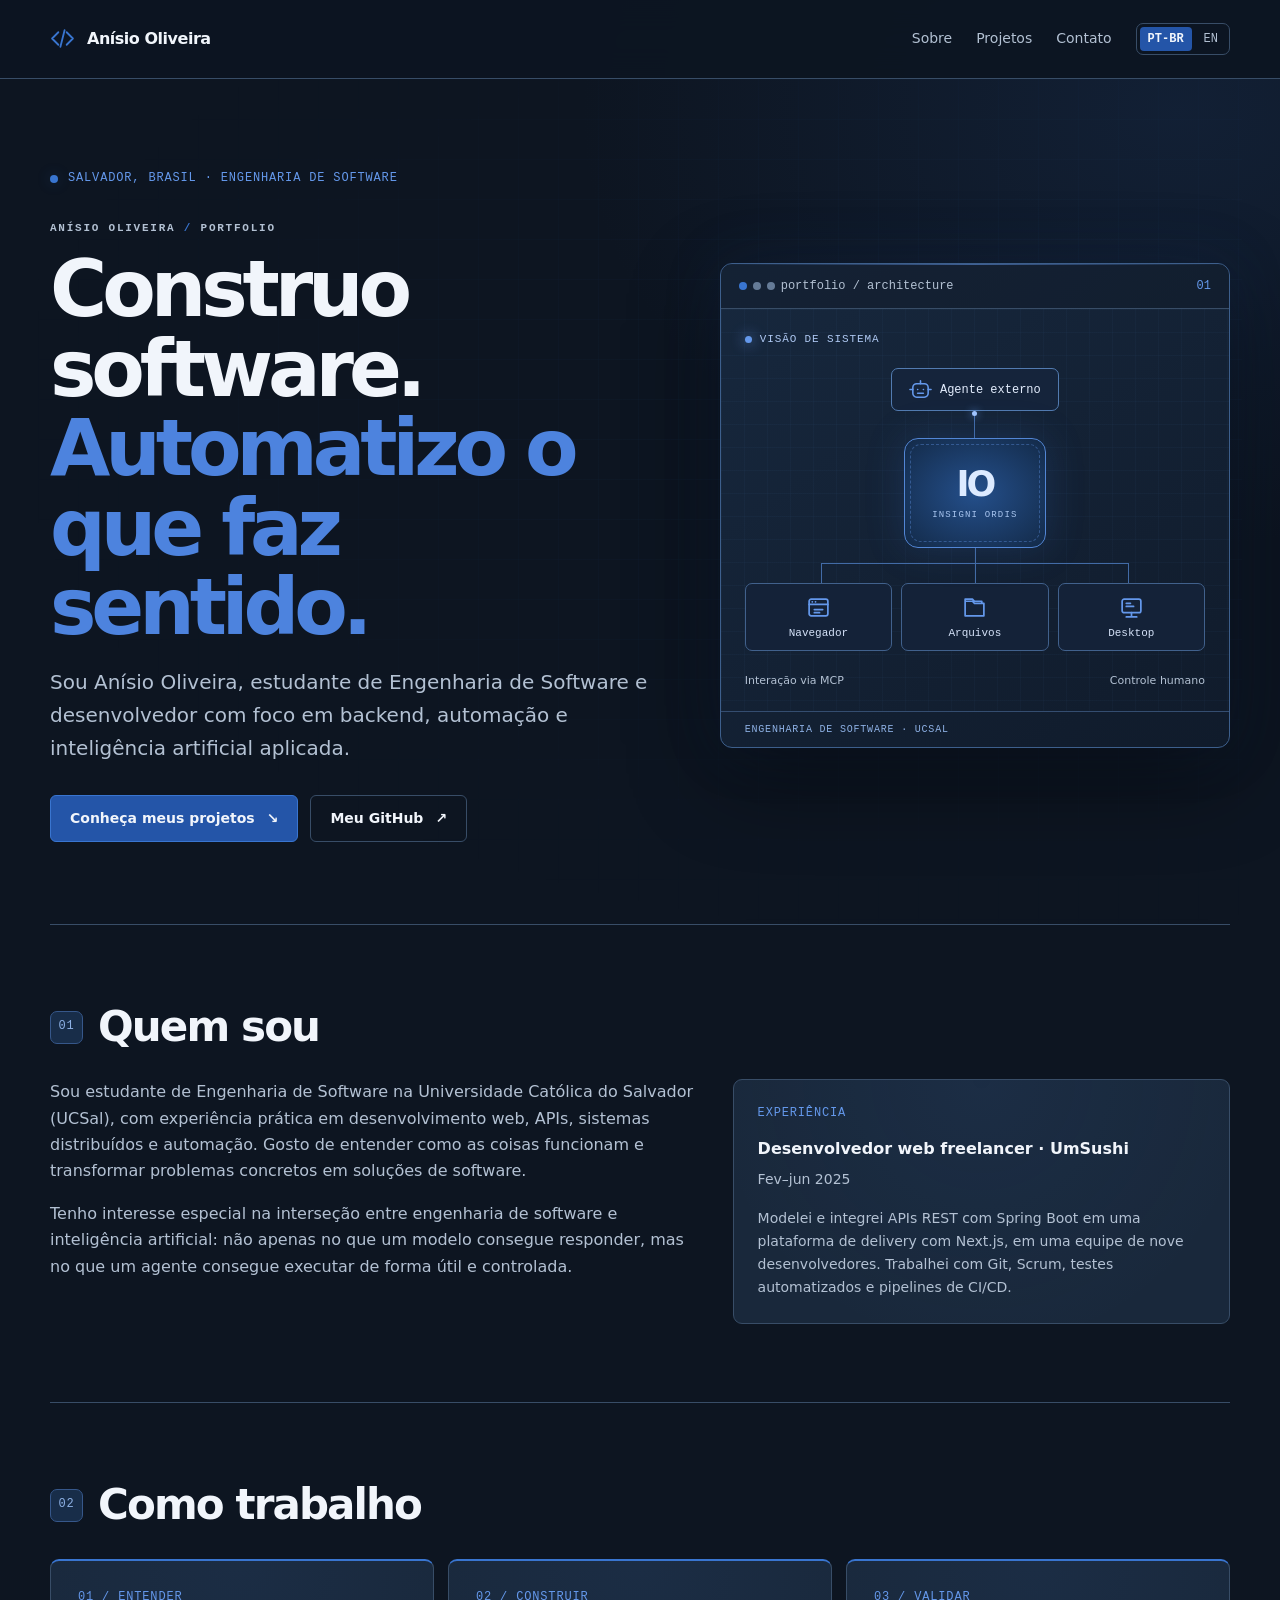
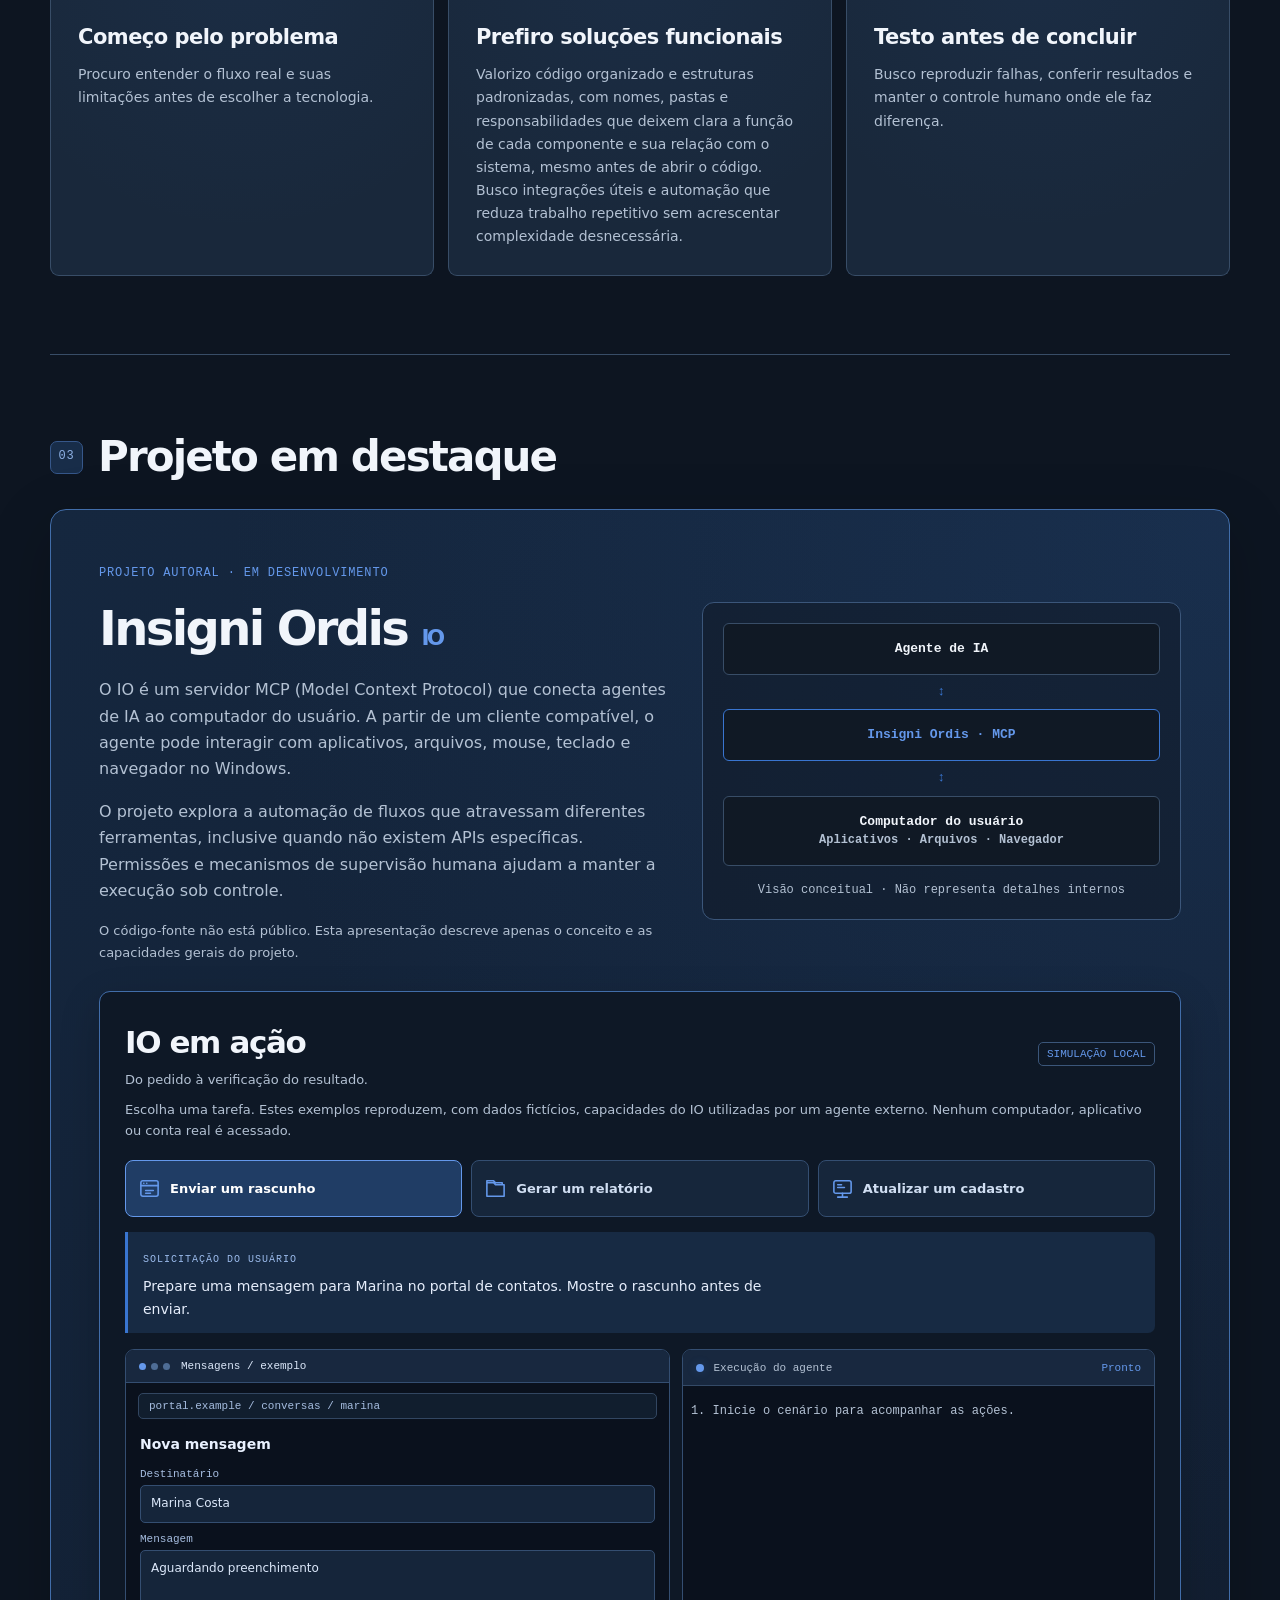
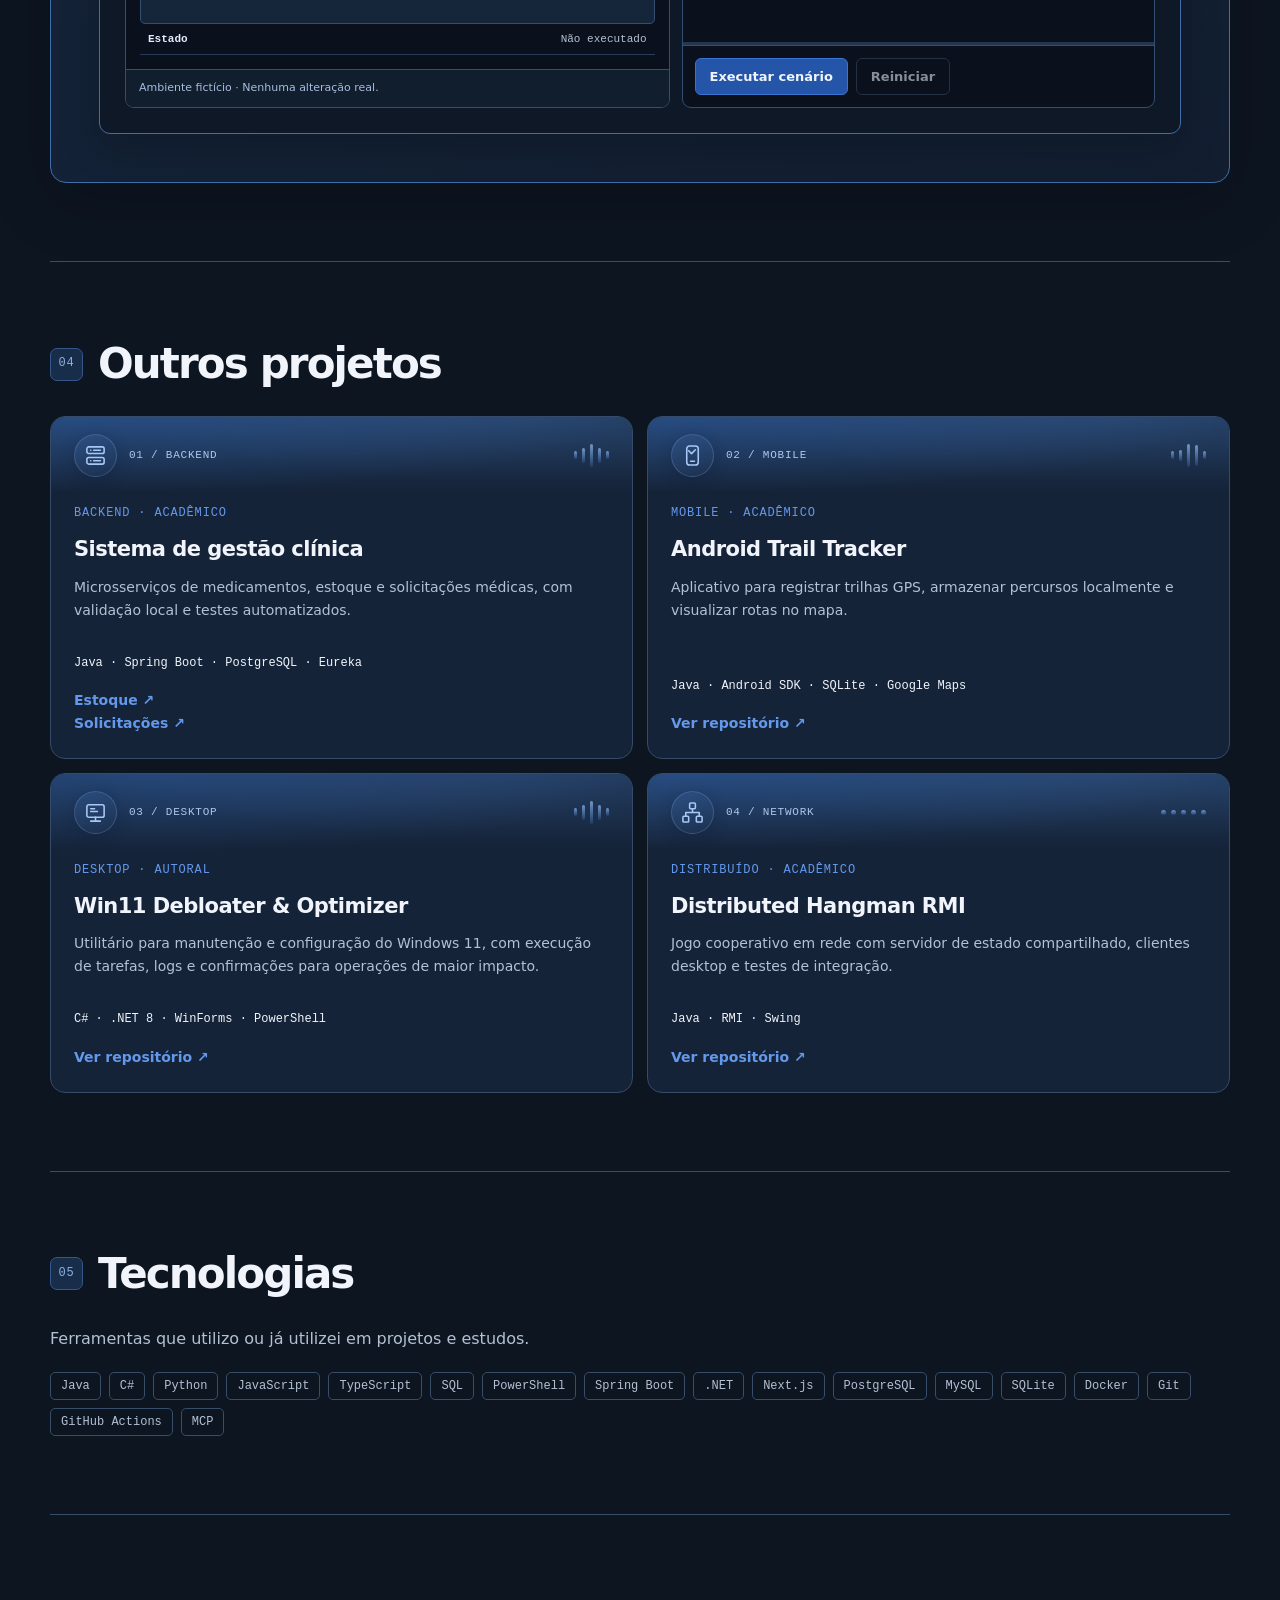
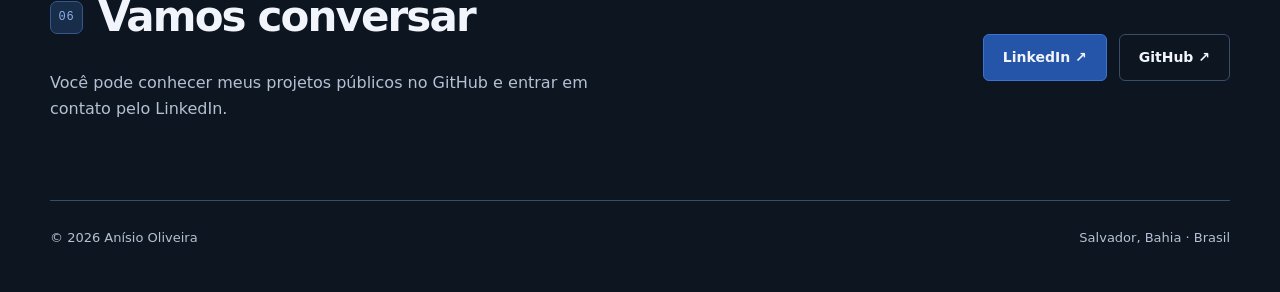
==== commit dd35d986: "Clarify project organization and standards in both languages" ====
--- a/index.html
+++ b/index.html
@@ -29,7 +29,7 @@
 <section class="hero" aria-labelledby="hero-title"><div><div class="eyebrow">Salvador, Brasil · Engenharia de Software</div><div class="hero-name">ANÍSIO OLIVEIRA <span> / </span> PORTFOLIO</div><h1 id="hero-title">Construo software.<br><span>Automatizo o que faz sentido.</span></h1><p class="lead">Sou Anísio Oliveira, estudante de Engenharia de Software e desenvolvedor com foco em backend, automação e inteligência artificial aplicada.</p><div class="actions"><a class="button primary" href="#projects">Conheça meus projetos <span aria-hidden="true">↘</span></a><a class="button" href="https://github.com/Lugarty">Meu GitHub <span aria-hidden="true">↗</span></a></div></div>
 <aside class="hero-panel hero-system" aria-label="Visão de sistema"><div class="panel-top"><span class="dot"></span><span class="dot"></span><span class="dot"></span><span>portfolio / architecture</span><span class="system-id">01</span></div><div class="system-content"><div class="system-kicker"><i></i>Visão de sistema</div><div class="system-network"><div class="system-agent"><svg aria-hidden="true" viewBox="0 0 24 24" fill="none" stroke="currentColor" stroke-width="1.65" stroke-linecap="round" stroke-linejoin="round"><rect x="4" y="6" width="16" height="14" rx="4"/><path d="M12 6V3M1 12h3m16 0h3M9 12h.1m5.9 0h.1M9 16h6"/></svg><span>Agente externo</span></div><div class="system-line"><i></i></div><div class="system-core"><span>IO</span><small>INSIGNI ORDIS</small></div><div class="system-branches"><i></i><i></i><i></i></div><div class="system-endpoints"><div><svg aria-hidden="true" viewBox="0 0 24 24" fill="none" stroke="currentColor" stroke-width="1.65" stroke-linecap="round" stroke-linejoin="round"><rect x="3" y="4" width="18" height="16" rx="2"/><path d="M3 9h18M6 6.5h.1m3 0h.1M8 14h8m-8 3h5"/></svg><span>Navegador</span></div><div><svg aria-hidden="true" viewBox="0 0 24 24" fill="none" stroke="currentColor" stroke-width="1.65" stroke-linecap="round" stroke-linejoin="round"><path d="M3 6h7l2 2h9v12H3zM3 6V4h7l2 2h7v2"/></svg><span>Arquivos</span></div><div><svg aria-hidden="true" viewBox="0 0 24 24" fill="none" stroke="currentColor" stroke-width="1.65" stroke-linecap="round" stroke-linejoin="round"><rect x="3" y="4" width="18" height="13" rx="2"/><path d="M12 17v4m-5 0h10M7 8h4m-4 3h7"/></svg><span>Desktop</span></div></div></div><div class="system-bottom"><span>Interação via MCP</span><span>Controle humano</span></div></div><div class="system-footer">ENGENHARIA DE SOFTWARE · UCSAL</div></aside></section>
 <section class="section" id="about"><div class="section-head"><span class="index">01</span><h2>Quem sou</h2></div><div class="about-grid"><div><p>Sou estudante de Engenharia de Software na Universidade Católica do Salvador (UCSal), com experiência prática em desenvolvimento web, APIs, sistemas distribuídos e automação. Gosto de entender como as coisas funcionam e transformar problemas concretos em soluções de software.</p><p>Tenho interesse especial na interseção entre engenharia de software e inteligência artificial: não apenas no que um modelo consegue responder, mas no que um agente consegue executar de forma útil e controlada.</p></div><div class="info-card"><span class="tag">Experiência</span><strong>Desenvolvedor web freelancer · UmSushi</strong><p>Fev–jun 2025</p><p>Modelei e integrei APIs REST com Spring Boot em uma plataforma de delivery com Next.js, em uma equipe de nove desenvolvedores. Trabalhei com Git, Scrum, testes automatizados e pipelines de CI/CD.</p></div></div></section>
-<section class="section"><div class="section-head"><span class="index">02</span><h2>Como trabalho</h2></div><div class="principles"><article class="principle"><span class="tag">01 / Entender</span><h3>Começo pelo problema</h3><p>Procuro entender o fluxo real e suas limitações antes de escolher a tecnologia.</p></article><article class="principle"><span class="tag">02 / Construir</span><h3>Prefiro soluções funcionais</h3><p>Valorizo código organizado, integrações úteis e automação que reduza trabalho repetitivo sem acrescentar complexidade desnecessária.</p></article><article class="principle"><span class="tag">03 / Validar</span><h3>Testo antes de concluir</h3><p>Busco reproduzir falhas, conferir resultados e manter o controle humano onde ele faz diferença.</p></article></div></section>
+<section class="section"><div class="section-head"><span class="index">02</span><h2>Como trabalho</h2></div><div class="principles"><article class="principle"><span class="tag">01 / Entender</span><h3>Começo pelo problema</h3><p>Procuro entender o fluxo real e suas limitações antes de escolher a tecnologia.</p></article><article class="principle"><span class="tag">02 / Construir</span><h3>Prefiro soluções funcionais</h3><p>Valorizo código organizado e estruturas padronizadas, com nomes, pastas e responsabilidades que deixem clara a função de cada componente e sua relação com o sistema, mesmo antes de abrir o código. Busco integrações úteis e automação que reduza trabalho repetitivo sem acrescentar complexidade desnecessária.</p></article><article class="principle"><span class="tag">03 / Validar</span><h3>Testo antes de concluir</h3><p>Busco reproduzir falhas, conferir resultados e manter o controle humano onde ele faz diferença.</p></article></div></section>
 <section class="section" id="projects"><div class="section-head"><span class="index">03</span><h2>Projeto em destaque</h2></div>
 <div class="feature"><div><span class="tag">Projeto autoral · Em desenvolvimento</span><h3>Insigni Ordis <small style="font-size:.45em;color:var(--accent)">IO</small></h3><p>O IO é um servidor MCP (Model Context Protocol) que conecta agentes de IA ao computador do usuário. A partir de um cliente compatível, o agente pode interagir com aplicativos, arquivos, mouse, teclado e navegador no Windows.</p><p>O projeto explora a automação de fluxos que atravessam diferentes ferramentas, inclusive quando não existem APIs específicas. Permissões e mecanismos de supervisão humana ajudam a manter a execução sob controle.</p><p style="font-size:13px">O código-fonte não está público. Esta apresentação descreve apenas o conceito e as capacidades gerais do projeto.</p></div>
 <div class="diagram" aria-label="Visão conceitual · Não representa detalhes internos"><div class="node">Agente de IA</div><div class="arrow" aria-hidden="true">↕</div><div class="node active">Insigni Ordis · MCP</div><div class="arrow" aria-hidden="true">↕</div><div class="node">Computador do usuário<br><span style="color:var(--muted);font-size:12px">Aplicativos · Arquivos · Navegador</span></div><div class="diagram-caption">Visão conceitual · Não representa detalhes internos</div></div><div class="demo mission-demo" hidden><div class="demo-heading"><div><h4>IO em ação</h4><p>Do pedido à verificação do resultado.</p></div><span class="demo-label">SIMULAÇÃO LOCAL</span></div><p class="demo-intro">Escolha uma tarefa. Estes exemplos reproduzem, com dados fictícios, capacidades do IO utilizadas por um agente externo. Nenhum computador, aplicativo ou conta real é acessado.</p><div class="scenario-tabs" role="group" aria-label="SOLICITAÇÃO DO USUÁRIO"><button type="button" class="scenario-tab" data-scenario="browser" aria-pressed="true"><svg aria-hidden="true" viewBox="0 0 24 24" fill="none" stroke="currentColor" stroke-width="1.65" stroke-linecap="round" stroke-linejoin="round"><rect x="3" y="4" width="18" height="16" rx="2"/><path d="M3 9h18M6 6.5h.1m3 0h.1M8 14h8m-8 3h5"/></svg><span>Enviar um rascunho</span></button><button type="button" class="scenario-tab" data-scenario="files" aria-pressed="false"><svg aria-hidden="true" viewBox="0 0 24 24" fill="none" stroke="currentColor" stroke-width="1.65" stroke-linecap="round" stroke-linejoin="round"><path d="M3 6h7l2 2h9v12H3zM3 6V4h7l2 2h7v2"/></svg><span>Gerar um relatório</span></button><button type="button" class="scenario-tab" data-scenario="desktop" aria-pressed="false"><svg aria-hidden="true" viewBox="0 0 24 24" fill="none" stroke="currentColor" stroke-width="1.65" stroke-linecap="round" stroke-linejoin="round"><rect x="3" y="4" width="18" height="13" rx="2"/><path d="M12 17v4m-5 0h10M7 8h4m-4 3h7"/></svg><span>Atualizar um cadastro</span></button></div><div class="mission-request"><span>SOLICITAÇÃO DO USUÁRIO</span><p class="demo-scenario"></p></div><div class="mission-grid"><div class="mock-workspace"><div class="mock-top"><div class="window-dots" aria-hidden="true"><i></i><i></i><i></i></div><span class="mock-title">Área de trabalho simulada</span></div><div class="mock-address"></div><div class="mock-body"></div><div class="mock-footer" aria-live="polite"></div></div><div class="mission-trace"><div class="demo-screen-top"><span class="demo-lamp" aria-hidden="true"></span><span>Execução do agente</span><span class="demo-status" role="status">Pronto</span></div><ol class="demo-log" aria-live="polite" aria-relevant="additions text"><li>Inicie o cenário para acompanhar as ações.</li></ol><div class="demo-meter" role="progressbar" aria-label="Progresso da simulação" aria-valuemin="0" aria-valuemax="100" aria-valuenow="0"><span></span></div><div class="demo-actions"><button class="demo-button" type="button" data-action="run">Executar cenário</button><button class="demo-button approval-button" type="button" data-action="approve" hidden>Aprovar e continuar</button><button class="demo-button secondary" type="button" data-action="reset" disabled>Reiniciar</button></div></div></div></div></div></section>
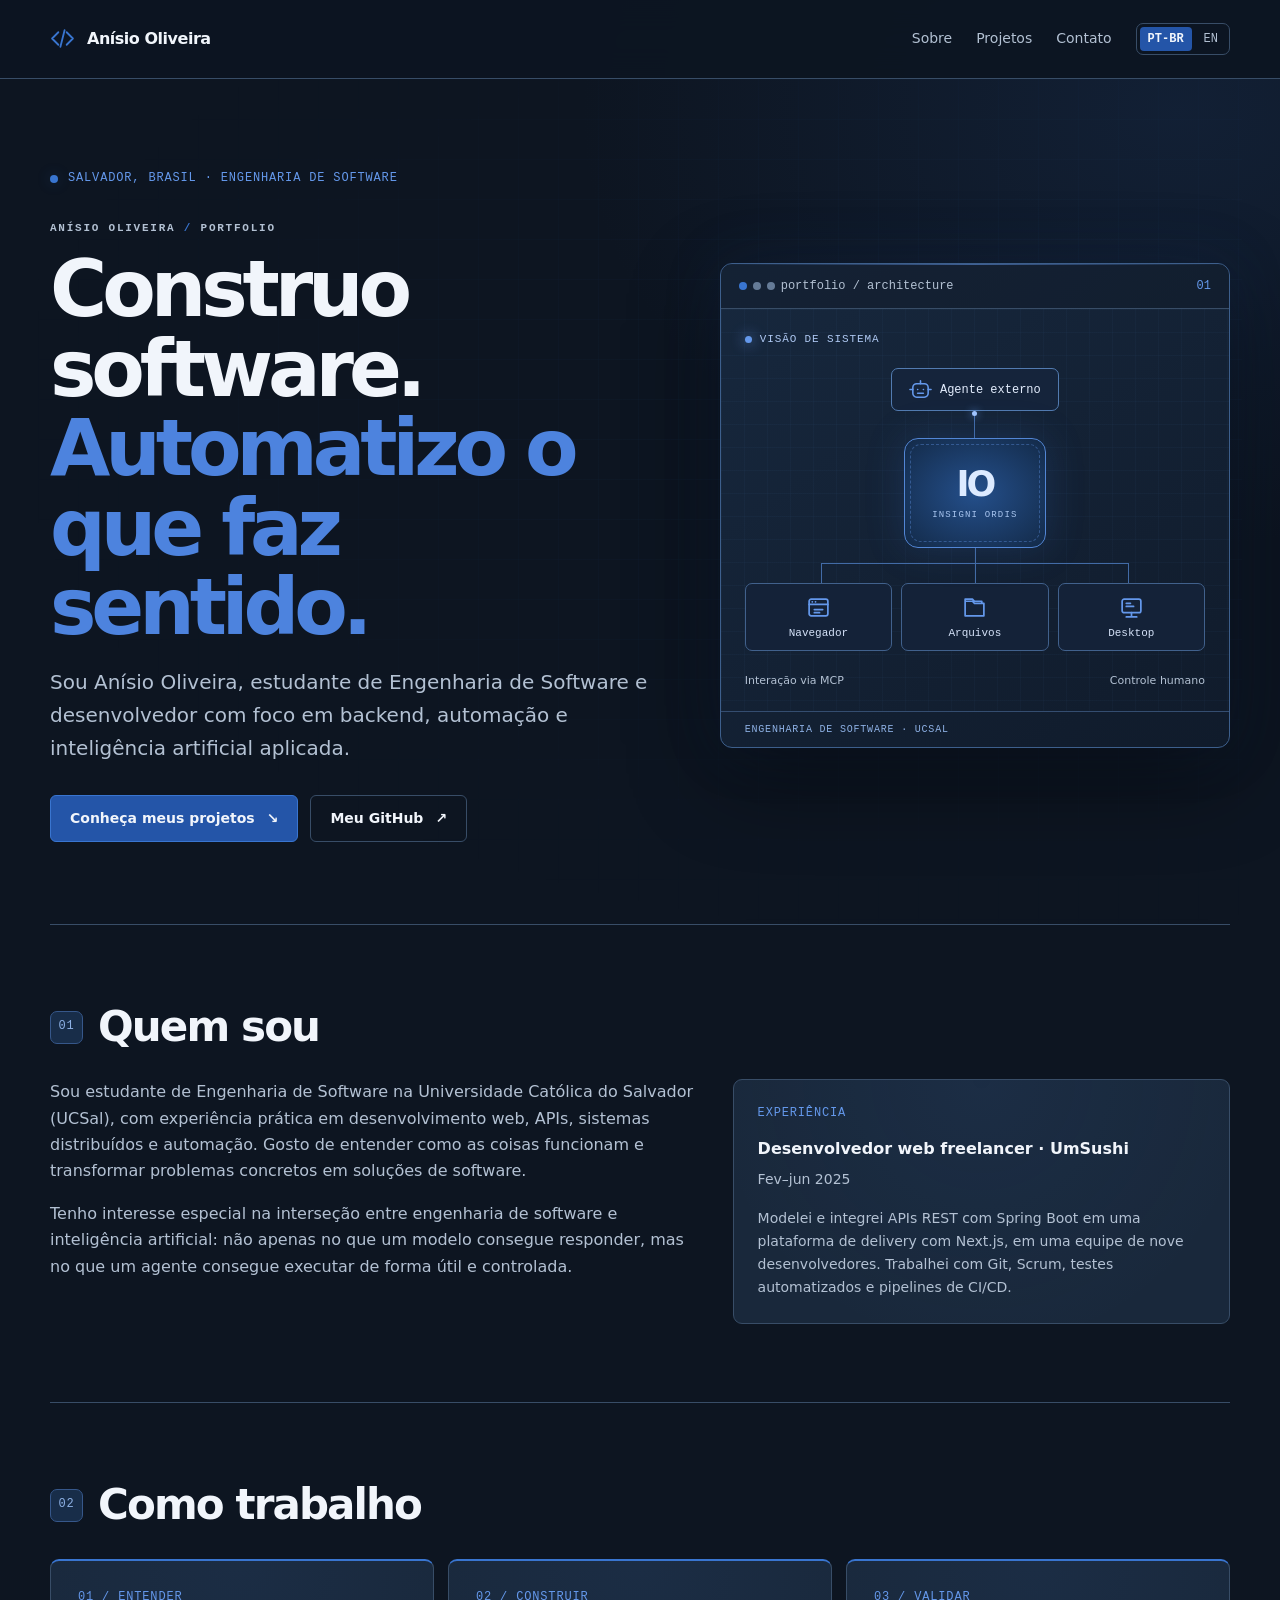
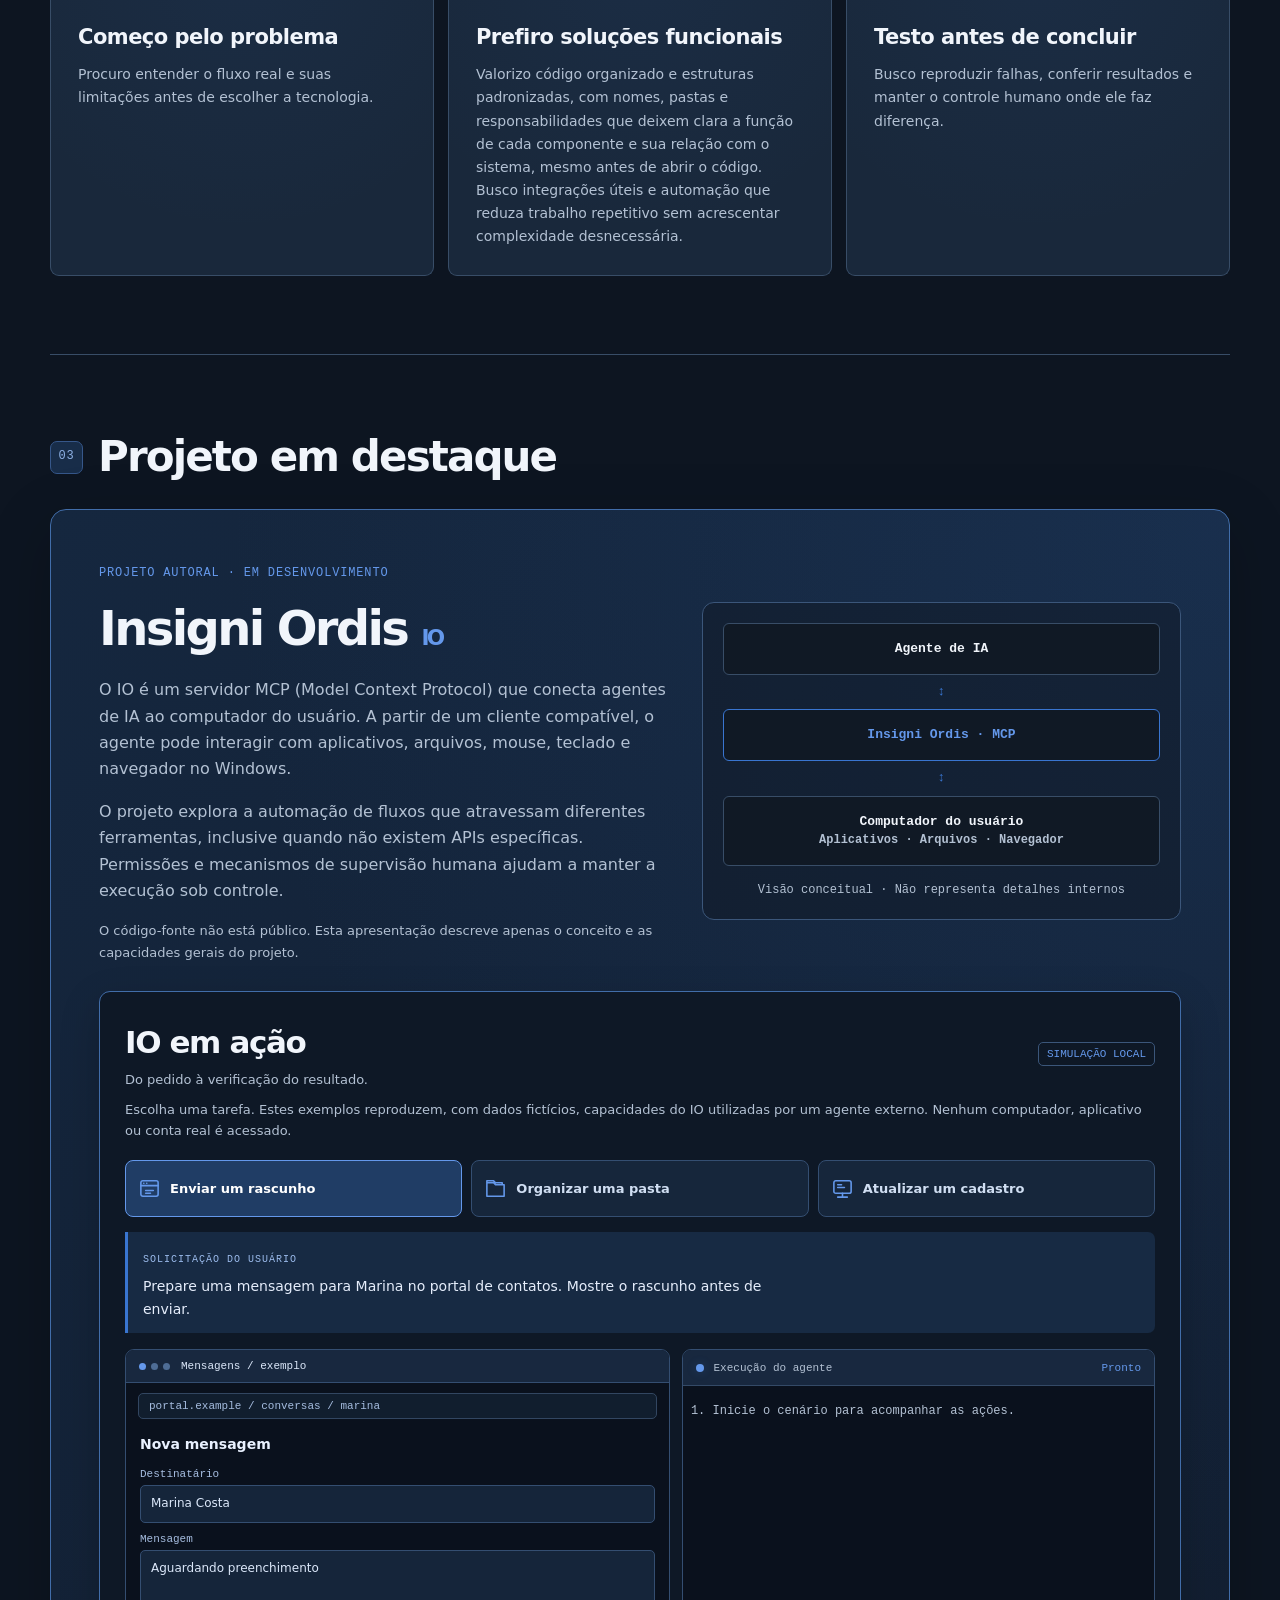
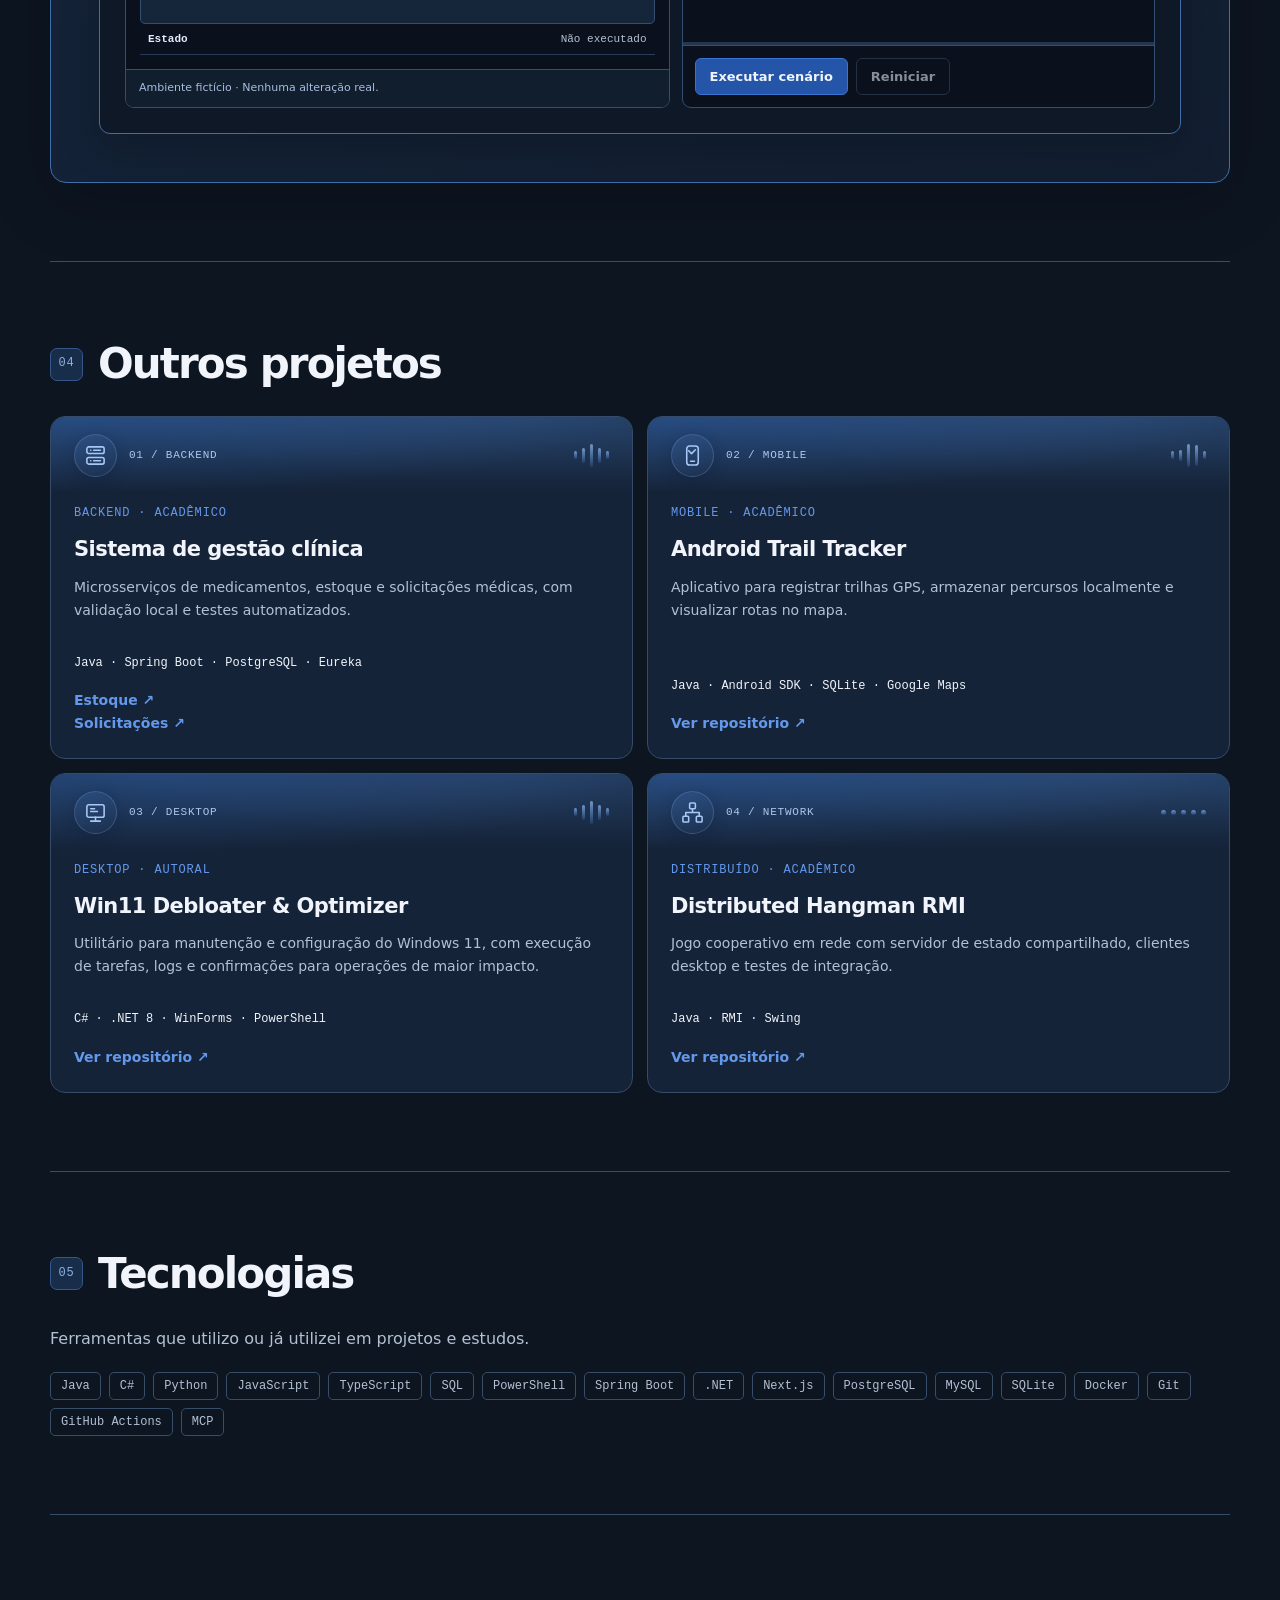
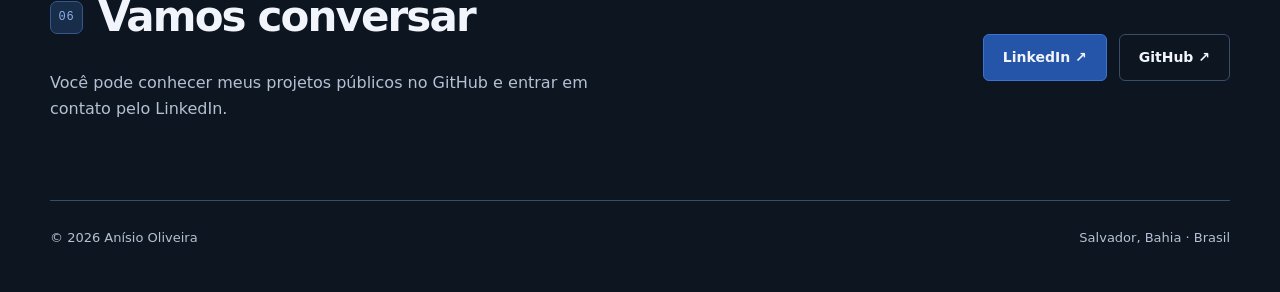
==== commit 9050d20e: "Show Windows Downloads organization instead of report demo" ====
--- a/index.html
+++ b/index.html
@@ -15,7 +15,7 @@
 <link rel="alternate" hreflang="x-default" href="https://lugarty.github.io/">
 <link rel="icon" type="image/svg+xml" href="./assets/icon.svg?v=5">
 <link rel="stylesheet" href="./assets/style.css?v=8">
-<script defer src="./assets/site.js?v=7"></script>
+<script defer src="./assets/site.js?v=9"></script>
 </head>
 <body>
 <a class="skip" href="#main">Ir para o conteúdo</a>
@@ -32,7 +32,7 @@
 <section class="section"><div class="section-head"><span class="index">02</span><h2>Como trabalho</h2></div><div class="principles"><article class="principle"><span class="tag">01 / Entender</span><h3>Começo pelo problema</h3><p>Procuro entender o fluxo real e suas limitações antes de escolher a tecnologia.</p></article><article class="principle"><span class="tag">02 / Construir</span><h3>Prefiro soluções funcionais</h3><p>Valorizo código organizado e estruturas padronizadas, com nomes, pastas e responsabilidades que deixem clara a função de cada componente e sua relação com o sistema, mesmo antes de abrir o código. Busco integrações úteis e automação que reduza trabalho repetitivo sem acrescentar complexidade desnecessária.</p></article><article class="principle"><span class="tag">03 / Validar</span><h3>Testo antes de concluir</h3><p>Busco reproduzir falhas, conferir resultados e manter o controle humano onde ele faz diferença.</p></article></div></section>
 <section class="section" id="projects"><div class="section-head"><span class="index">03</span><h2>Projeto em destaque</h2></div>
 <div class="feature"><div><span class="tag">Projeto autoral · Em desenvolvimento</span><h3>Insigni Ordis <small style="font-size:.45em;color:var(--accent)">IO</small></h3><p>O IO é um servidor MCP (Model Context Protocol) que conecta agentes de IA ao computador do usuário. A partir de um cliente compatível, o agente pode interagir com aplicativos, arquivos, mouse, teclado e navegador no Windows.</p><p>O projeto explora a automação de fluxos que atravessam diferentes ferramentas, inclusive quando não existem APIs específicas. Permissões e mecanismos de supervisão humana ajudam a manter a execução sob controle.</p><p style="font-size:13px">O código-fonte não está público. Esta apresentação descreve apenas o conceito e as capacidades gerais do projeto.</p></div>
-<div class="diagram" aria-label="Visão conceitual · Não representa detalhes internos"><div class="node">Agente de IA</div><div class="arrow" aria-hidden="true">↕</div><div class="node active">Insigni Ordis · MCP</div><div class="arrow" aria-hidden="true">↕</div><div class="node">Computador do usuário<br><span style="color:var(--muted);font-size:12px">Aplicativos · Arquivos · Navegador</span></div><div class="diagram-caption">Visão conceitual · Não representa detalhes internos</div></div><div class="demo mission-demo" hidden><div class="demo-heading"><div><h4>IO em ação</h4><p>Do pedido à verificação do resultado.</p></div><span class="demo-label">SIMULAÇÃO LOCAL</span></div><p class="demo-intro">Escolha uma tarefa. Estes exemplos reproduzem, com dados fictícios, capacidades do IO utilizadas por um agente externo. Nenhum computador, aplicativo ou conta real é acessado.</p><div class="scenario-tabs" role="group" aria-label="SOLICITAÇÃO DO USUÁRIO"><button type="button" class="scenario-tab" data-scenario="browser" aria-pressed="true"><svg aria-hidden="true" viewBox="0 0 24 24" fill="none" stroke="currentColor" stroke-width="1.65" stroke-linecap="round" stroke-linejoin="round"><rect x="3" y="4" width="18" height="16" rx="2"/><path d="M3 9h18M6 6.5h.1m3 0h.1M8 14h8m-8 3h5"/></svg><span>Enviar um rascunho</span></button><button type="button" class="scenario-tab" data-scenario="files" aria-pressed="false"><svg aria-hidden="true" viewBox="0 0 24 24" fill="none" stroke="currentColor" stroke-width="1.65" stroke-linecap="round" stroke-linejoin="round"><path d="M3 6h7l2 2h9v12H3zM3 6V4h7l2 2h7v2"/></svg><span>Gerar um relatório</span></button><button type="button" class="scenario-tab" data-scenario="desktop" aria-pressed="false"><svg aria-hidden="true" viewBox="0 0 24 24" fill="none" stroke="currentColor" stroke-width="1.65" stroke-linecap="round" stroke-linejoin="round"><rect x="3" y="4" width="18" height="13" rx="2"/><path d="M12 17v4m-5 0h10M7 8h4m-4 3h7"/></svg><span>Atualizar um cadastro</span></button></div><div class="mission-request"><span>SOLICITAÇÃO DO USUÁRIO</span><p class="demo-scenario"></p></div><div class="mission-grid"><div class="mock-workspace"><div class="mock-top"><div class="window-dots" aria-hidden="true"><i></i><i></i><i></i></div><span class="mock-title">Área de trabalho simulada</span></div><div class="mock-address"></div><div class="mock-body"></div><div class="mock-footer" aria-live="polite"></div></div><div class="mission-trace"><div class="demo-screen-top"><span class="demo-lamp" aria-hidden="true"></span><span>Execução do agente</span><span class="demo-status" role="status">Pronto</span></div><ol class="demo-log" aria-live="polite" aria-relevant="additions text"><li>Inicie o cenário para acompanhar as ações.</li></ol><div class="demo-meter" role="progressbar" aria-label="Progresso da simulação" aria-valuemin="0" aria-valuemax="100" aria-valuenow="0"><span></span></div><div class="demo-actions"><button class="demo-button" type="button" data-action="run">Executar cenário</button><button class="demo-button approval-button" type="button" data-action="approve" hidden>Aprovar e continuar</button><button class="demo-button secondary" type="button" data-action="reset" disabled>Reiniciar</button></div></div></div></div></div></section>
+<div class="diagram" aria-label="Visão conceitual · Não representa detalhes internos"><div class="node">Agente de IA</div><div class="arrow" aria-hidden="true">↕</div><div class="node active">Insigni Ordis · MCP</div><div class="arrow" aria-hidden="true">↕</div><div class="node">Computador do usuário<br><span style="color:var(--muted);font-size:12px">Aplicativos · Arquivos · Navegador</span></div><div class="diagram-caption">Visão conceitual · Não representa detalhes internos</div></div><div class="demo mission-demo" hidden><div class="demo-heading"><div><h4>IO em ação</h4><p>Do pedido à verificação do resultado.</p></div><span class="demo-label">SIMULAÇÃO LOCAL</span></div><p class="demo-intro">Escolha uma tarefa. Estes exemplos reproduzem, com dados fictícios, capacidades do IO utilizadas por um agente externo. Nenhum computador, aplicativo ou conta real é acessado.</p><div class="scenario-tabs" role="group" aria-label="SOLICITAÇÃO DO USUÁRIO"><button type="button" class="scenario-tab" data-scenario="browser" aria-pressed="true"><svg aria-hidden="true" viewBox="0 0 24 24" fill="none" stroke="currentColor" stroke-width="1.65" stroke-linecap="round" stroke-linejoin="round"><rect x="3" y="4" width="18" height="16" rx="2"/><path d="M3 9h18M6 6.5h.1m3 0h.1M8 14h8m-8 3h5"/></svg><span>Enviar um rascunho</span></button><button type="button" class="scenario-tab" data-scenario="files" aria-pressed="false"><svg aria-hidden="true" viewBox="0 0 24 24" fill="none" stroke="currentColor" stroke-width="1.65" stroke-linecap="round" stroke-linejoin="round"><path d="M3 6h7l2 2h9v12H3zM3 6V4h7l2 2h7v2"/></svg><span>Organizar uma pasta</span></button><button type="button" class="scenario-tab" data-scenario="desktop" aria-pressed="false"><svg aria-hidden="true" viewBox="0 0 24 24" fill="none" stroke="currentColor" stroke-width="1.65" stroke-linecap="round" stroke-linejoin="round"><rect x="3" y="4" width="18" height="13" rx="2"/><path d="M12 17v4m-5 0h10M7 8h4m-4 3h7"/></svg><span>Atualizar um cadastro</span></button></div><div class="mission-request"><span>SOLICITAÇÃO DO USUÁRIO</span><p class="demo-scenario"></p></div><div class="mission-grid"><div class="mock-workspace"><div class="mock-top"><div class="window-dots" aria-hidden="true"><i></i><i></i><i></i></div><span class="mock-title">Área de trabalho simulada</span></div><div class="mock-address"></div><div class="mock-body"></div><div class="mock-footer" aria-live="polite"></div></div><div class="mission-trace"><div class="demo-screen-top"><span class="demo-lamp" aria-hidden="true"></span><span>Execução do agente</span><span class="demo-status" role="status">Pronto</span></div><ol class="demo-log" aria-live="polite" aria-relevant="additions text"><li>Inicie o cenário para acompanhar as ações.</li></ol><div class="demo-meter" role="progressbar" aria-label="Progresso da simulação" aria-valuemin="0" aria-valuemax="100" aria-valuenow="0"><span></span></div><div class="demo-actions"><button class="demo-button" type="button" data-action="run">Executar cenário</button><button class="demo-button approval-button" type="button" data-action="approve" hidden>Aprovar e continuar</button><button class="demo-button secondary" type="button" data-action="reset" disabled>Reiniciar</button></div></div></div></div></div></section>
 <section class="section"><div class="section-head"><span class="index">04</span><h2>Outros projetos</h2></div><div class="projects"><article class="project project-backend"><div class="project-visual" aria-hidden="true"><div class="project-emblem"><svg aria-hidden="true" viewBox="0 0 24 24" fill="none" stroke="currentColor" stroke-width="1.65" stroke-linecap="round" stroke-linejoin="round"><rect x="3" y="3" width="18" height="7" rx="2"/><rect x="3" y="14" width="18" height="7" rx="2"/><path d="M7 6.5h.1m3 0h7M7 17.5h.1m3 0h7"/></svg></div><span class="project-code">01 / BACKEND</span><div class="project-signal"><i></i><i></i><i></i><i></i><i></i></div></div><span class="tag">Backend · Acadêmico</span><h3>Sistema de gestão clínica</h3><p>Microsserviços de medicamentos, estoque e solicitações médicas, com validação local e testes automatizados.</p><div class="stack">Java · Spring Boot · PostgreSQL · Eureka</div><a href="https://github.com/Lugarty/medicamentos-service">Estoque ↗</a><a href="https://github.com/Lugarty/solicitacoes-service">Solicitações ↗</a></article><article class="project project-mobile"><div class="project-visual" aria-hidden="true"><div class="project-emblem"><svg aria-hidden="true" viewBox="0 0 24 24" fill="none" stroke="currentColor" stroke-width="1.65" stroke-linecap="round" stroke-linejoin="round"><rect x="6" y="2" width="12" height="20" rx="3"/><path d="M10 18h4M8 7l3 3 4-4"/></svg></div><span class="project-code">02 / MOBILE</span><div class="project-signal"><i></i><i></i><i></i><i></i><i></i></div></div><span class="tag">Mobile · Acadêmico</span><h3>Android Trail Tracker</h3><p>Aplicativo para registrar trilhas GPS, armazenar percursos localmente e visualizar rotas no mapa.</p><div class="stack">Java · Android SDK · SQLite · Google Maps</div><a href="https://github.com/Lugarty/android-trail-tracker">Ver repositório ↗</a></article><article class="project project-desktop"><div class="project-visual" aria-hidden="true"><div class="project-emblem"><svg aria-hidden="true" viewBox="0 0 24 24" fill="none" stroke="currentColor" stroke-width="1.65" stroke-linecap="round" stroke-linejoin="round"><rect x="3" y="4" width="18" height="13" rx="2"/><path d="M12 17v4m-5 0h10M7 8h4m-4 3h7"/></svg></div><span class="project-code">03 / DESKTOP</span><div class="project-signal"><i></i><i></i><i></i><i></i><i></i></div></div><span class="tag">Desktop · Autoral</span><h3>Win11 Debloater & Optimizer</h3><p>Utilitário para manutenção e configuração do Windows 11, com execução de tarefas, logs e confirmações para operações de maior impacto.</p><div class="stack">C# · .NET 8 · WinForms · PowerShell</div><a href="https://github.com/Lugarty/Win11-Debloater-Optimizer">Ver repositório ↗</a></article><article class="project project-network"><div class="project-visual" aria-hidden="true"><div class="project-emblem"><svg aria-hidden="true" viewBox="0 0 24 24" fill="none" stroke="currentColor" stroke-width="1.65" stroke-linecap="round" stroke-linejoin="round"><rect x="9" y="2" width="6" height="6" rx="1"/><rect x="2" y="16" width="6" height="6" rx="1"/><rect x="16" y="16" width="6" height="6" rx="1"/><path d="M12 8v4H5v4m7-4h7v4"/></svg></div><span class="project-code">04 / NETWORK</span><div class="project-signal"><i></i><i></i><i></i><i></i><i></i></div></div><span class="tag">Distribuído · Acadêmico</span><h3>Distributed Hangman RMI</h3><p>Jogo cooperativo em rede com servidor de estado compartilhado, clientes desktop e testes de integração.</p><div class="stack">Java · RMI · Swing</div><a href="https://github.com/Lugarty/hangman-rmi-game">Ver repositório ↗</a></article></div></section>
 <section class="section"><div class="section-head"><span class="index">05</span><h2>Tecnologias</h2></div><p>Ferramentas que utilizo ou já utilizei em projetos e estudos.</p><div class="skills"><span>Java</span><span>C#</span><span>Python</span><span>JavaScript</span><span>TypeScript</span><span>SQL</span><span>PowerShell</span><span>Spring Boot</span><span>.NET</span><span>Next.js</span><span>PostgreSQL</span><span>MySQL</span><span>SQLite</span><span>Docker</span><span>Git</span><span>GitHub Actions</span><span>MCP</span></div></section>
 <section class="section contact" id="contact"><div><div class="section-head"><span class="index">06</span><h2>Vamos conversar</h2></div><p>Você pode conhecer meus projetos públicos no GitHub e entrar em contato pelo LinkedIn.</p></div><div class="actions"><a class="button primary" href="https://www.linkedin.com/in/an%C3%ADsio-oliveira-albuquerque-filho-a01568292/">LinkedIn ↗</a><a class="button" href="https://github.com/Lugarty">GitHub ↗</a></div></section>
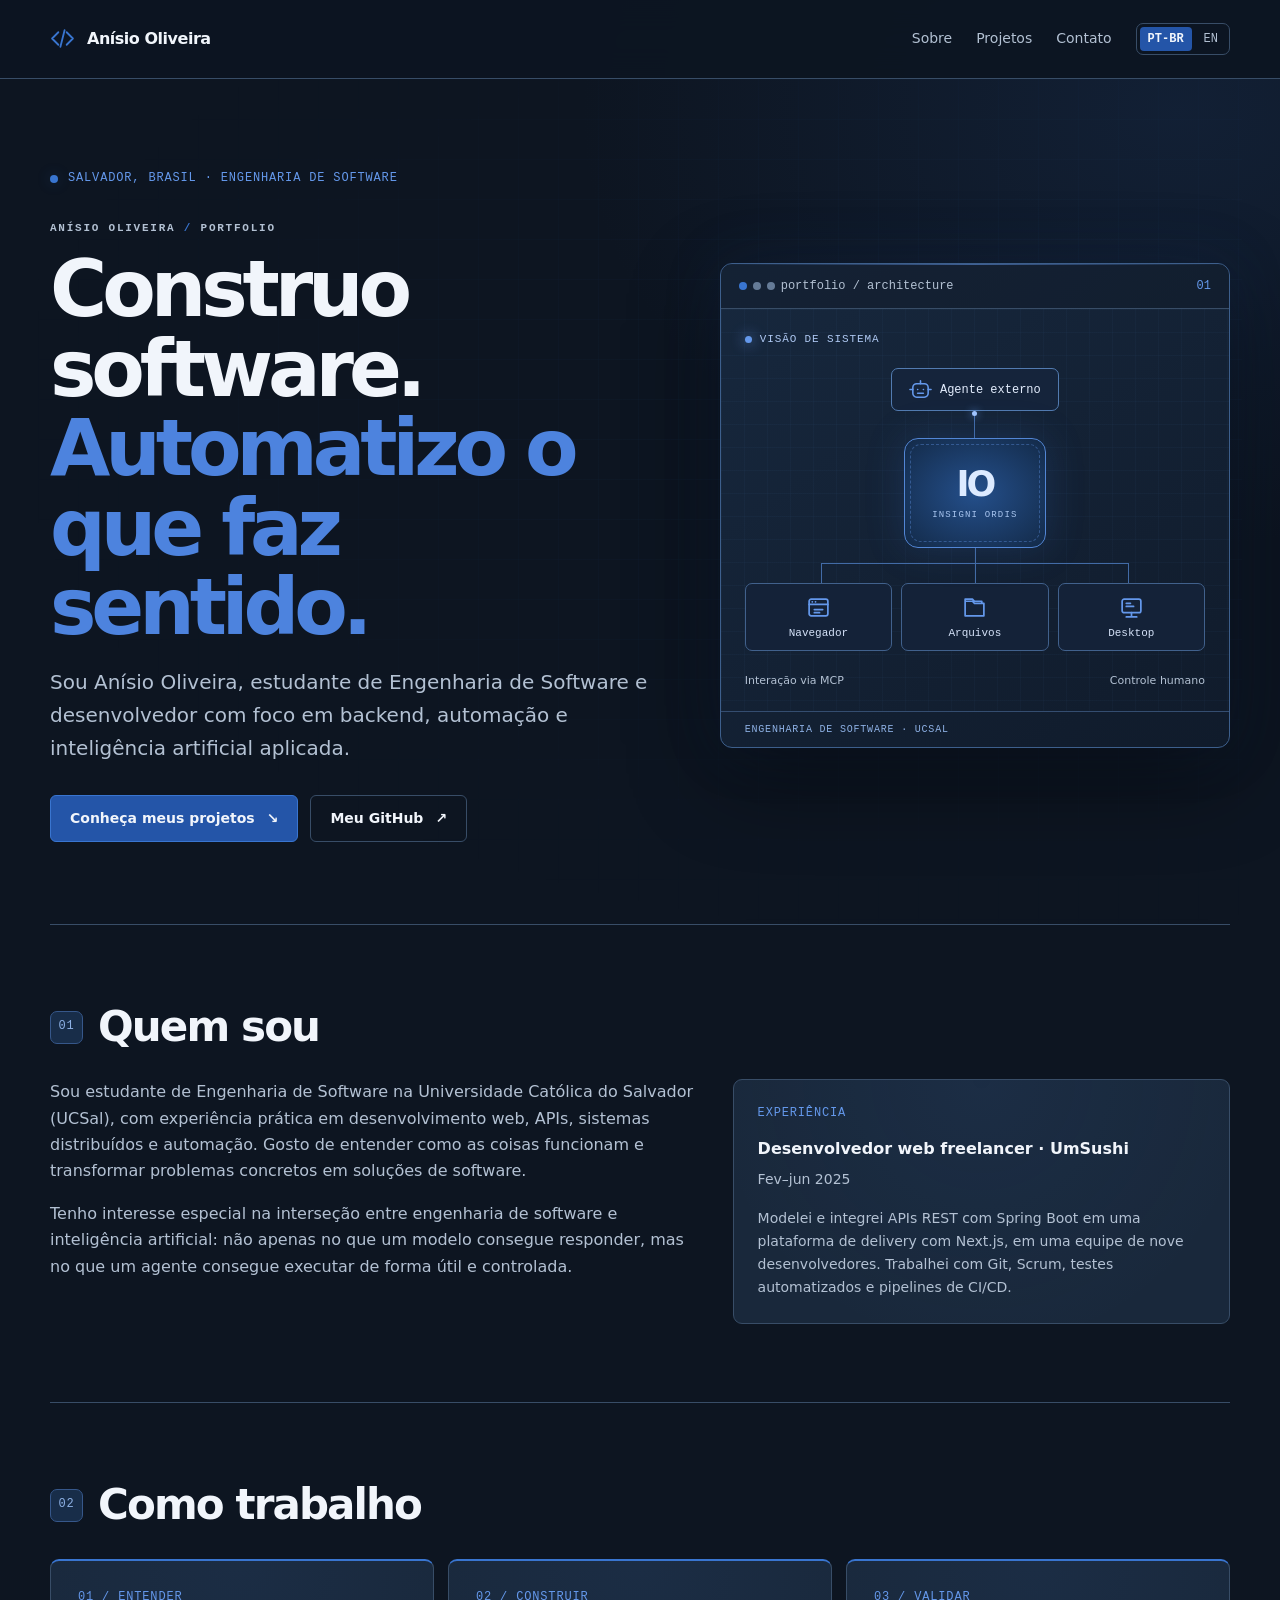
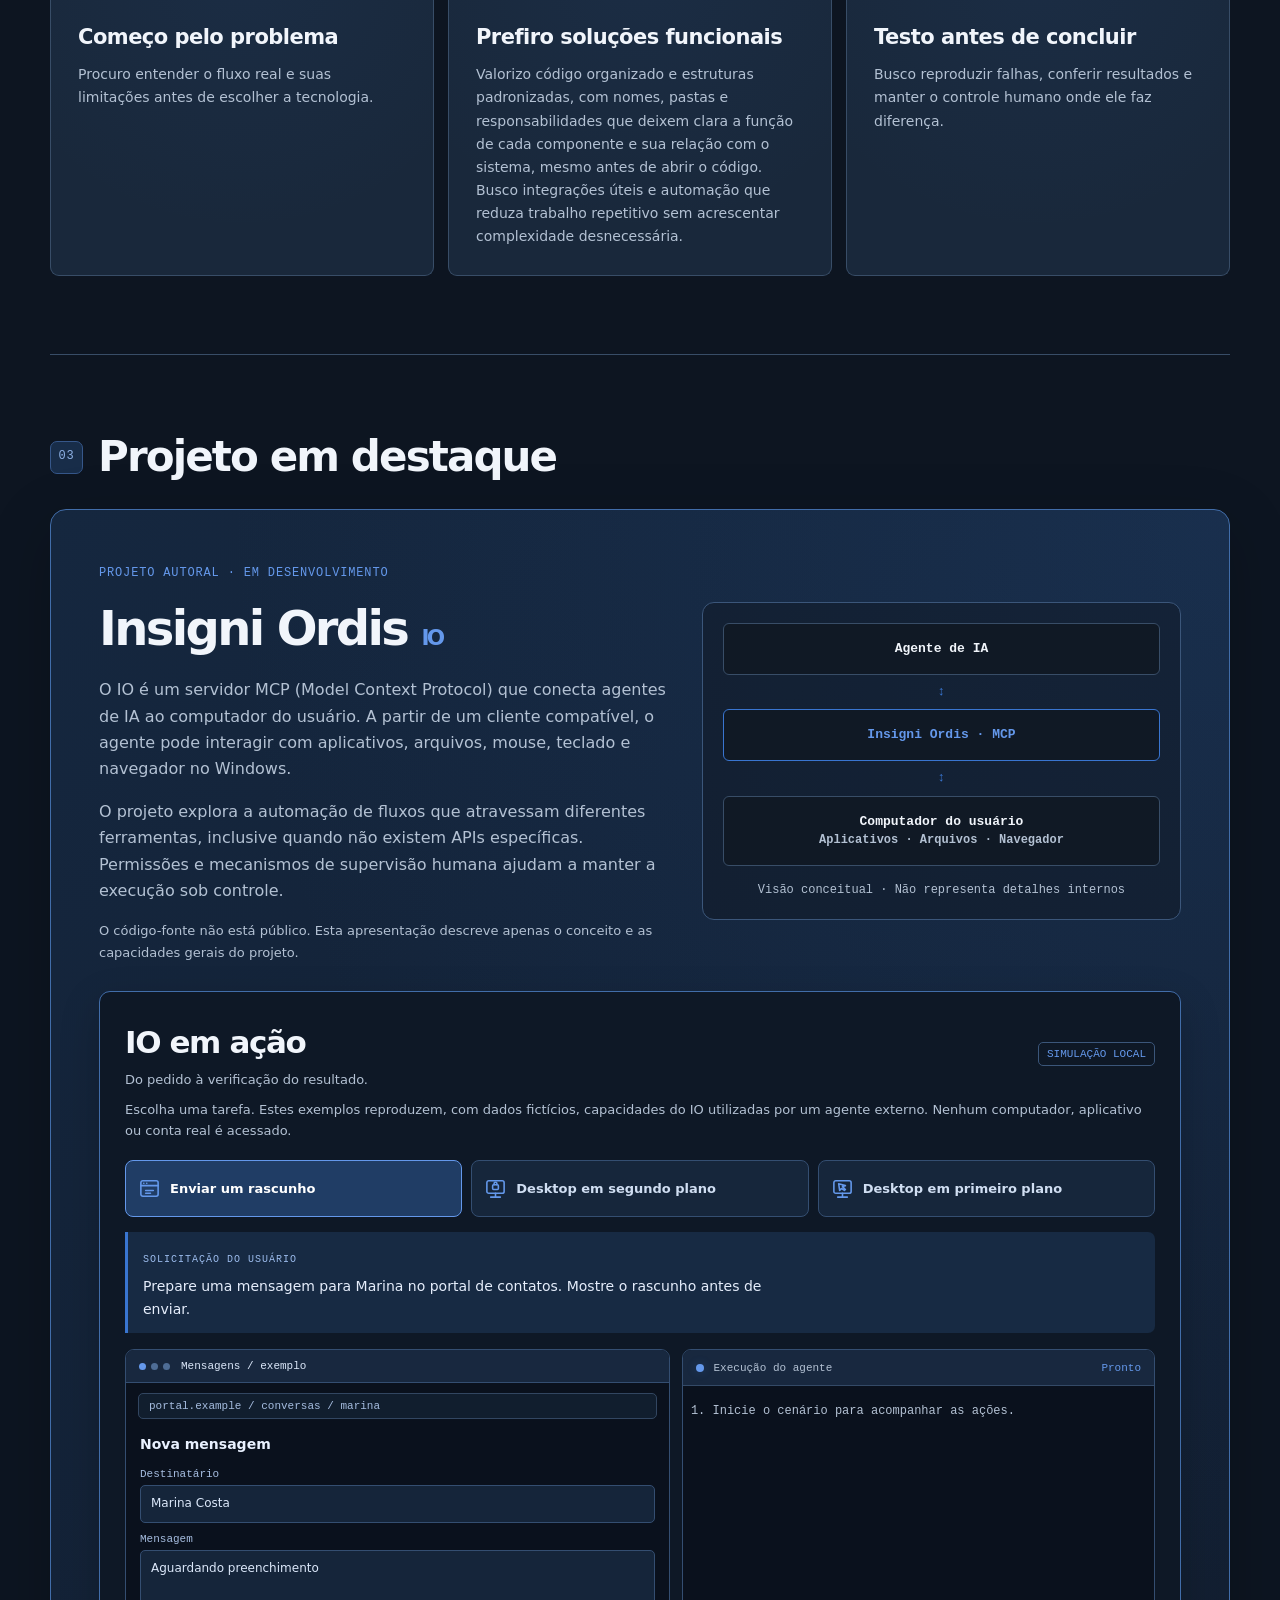
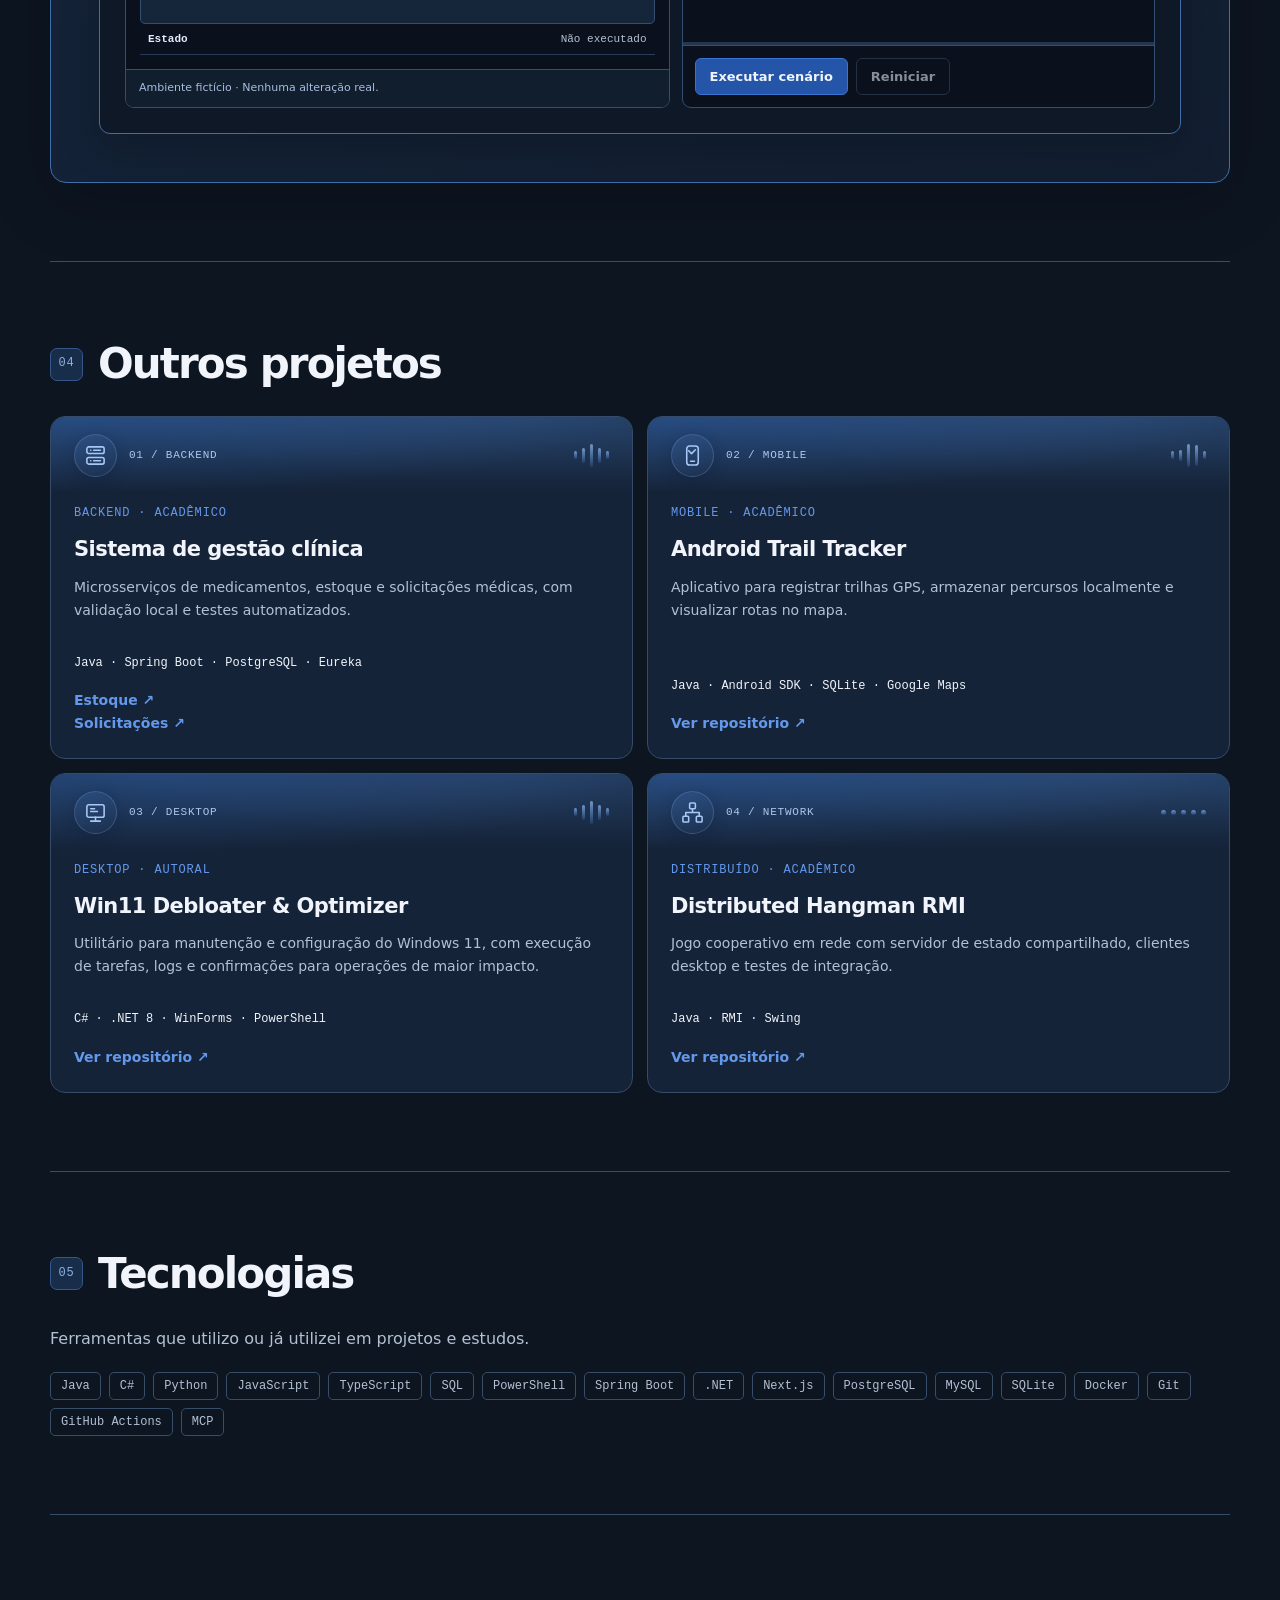
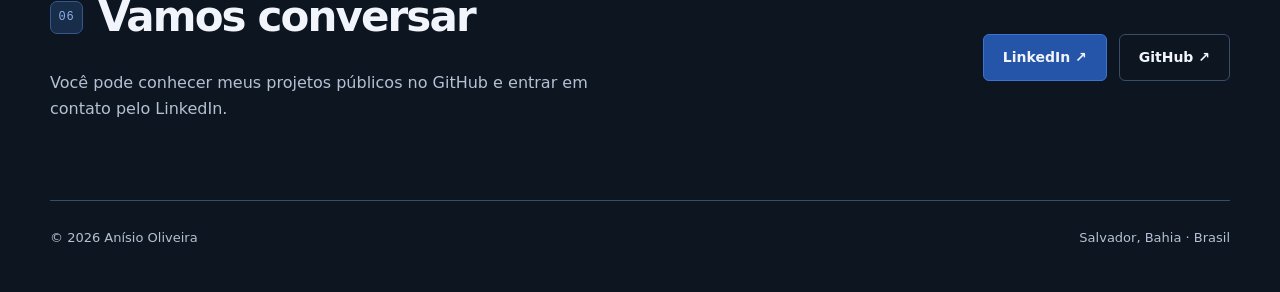
==== commit 3e24898b: "Demonstrate private background UIA and authorized foreground input" ====
--- a/index.html
+++ b/index.html
@@ -15,7 +15,7 @@
 <link rel="alternate" hreflang="x-default" href="https://lugarty.github.io/">
 <link rel="icon" type="image/svg+xml" href="./assets/icon.svg?v=5">
 <link rel="stylesheet" href="./assets/style.css?v=8">
-<script defer src="./assets/site.js?v=9"></script>
+<script defer src="./assets/site.js?v=10"></script>
 </head>
 <body>
 <a class="skip" href="#main">Ir para o conteúdo</a>
@@ -32,7 +32,7 @@
 <section class="section"><div class="section-head"><span class="index">02</span><h2>Como trabalho</h2></div><div class="principles"><article class="principle"><span class="tag">01 / Entender</span><h3>Começo pelo problema</h3><p>Procuro entender o fluxo real e suas limitações antes de escolher a tecnologia.</p></article><article class="principle"><span class="tag">02 / Construir</span><h3>Prefiro soluções funcionais</h3><p>Valorizo código organizado e estruturas padronizadas, com nomes, pastas e responsabilidades que deixem clara a função de cada componente e sua relação com o sistema, mesmo antes de abrir o código. Busco integrações úteis e automação que reduza trabalho repetitivo sem acrescentar complexidade desnecessária.</p></article><article class="principle"><span class="tag">03 / Validar</span><h3>Testo antes de concluir</h3><p>Busco reproduzir falhas, conferir resultados e manter o controle humano onde ele faz diferença.</p></article></div></section>
 <section class="section" id="projects"><div class="section-head"><span class="index">03</span><h2>Projeto em destaque</h2></div>
 <div class="feature"><div><span class="tag">Projeto autoral · Em desenvolvimento</span><h3>Insigni Ordis <small style="font-size:.45em;color:var(--accent)">IO</small></h3><p>O IO é um servidor MCP (Model Context Protocol) que conecta agentes de IA ao computador do usuário. A partir de um cliente compatível, o agente pode interagir com aplicativos, arquivos, mouse, teclado e navegador no Windows.</p><p>O projeto explora a automação de fluxos que atravessam diferentes ferramentas, inclusive quando não existem APIs específicas. Permissões e mecanismos de supervisão humana ajudam a manter a execução sob controle.</p><p style="font-size:13px">O código-fonte não está público. Esta apresentação descreve apenas o conceito e as capacidades gerais do projeto.</p></div>
-<div class="diagram" aria-label="Visão conceitual · Não representa detalhes internos"><div class="node">Agente de IA</div><div class="arrow" aria-hidden="true">↕</div><div class="node active">Insigni Ordis · MCP</div><div class="arrow" aria-hidden="true">↕</div><div class="node">Computador do usuário<br><span style="color:var(--muted);font-size:12px">Aplicativos · Arquivos · Navegador</span></div><div class="diagram-caption">Visão conceitual · Não representa detalhes internos</div></div><div class="demo mission-demo" hidden><div class="demo-heading"><div><h4>IO em ação</h4><p>Do pedido à verificação do resultado.</p></div><span class="demo-label">SIMULAÇÃO LOCAL</span></div><p class="demo-intro">Escolha uma tarefa. Estes exemplos reproduzem, com dados fictícios, capacidades do IO utilizadas por um agente externo. Nenhum computador, aplicativo ou conta real é acessado.</p><div class="scenario-tabs" role="group" aria-label="SOLICITAÇÃO DO USUÁRIO"><button type="button" class="scenario-tab" data-scenario="browser" aria-pressed="true"><svg aria-hidden="true" viewBox="0 0 24 24" fill="none" stroke="currentColor" stroke-width="1.65" stroke-linecap="round" stroke-linejoin="round"><rect x="3" y="4" width="18" height="16" rx="2"/><path d="M3 9h18M6 6.5h.1m3 0h.1M8 14h8m-8 3h5"/></svg><span>Enviar um rascunho</span></button><button type="button" class="scenario-tab" data-scenario="files" aria-pressed="false"><svg aria-hidden="true" viewBox="0 0 24 24" fill="none" stroke="currentColor" stroke-width="1.65" stroke-linecap="round" stroke-linejoin="round"><path d="M3 6h7l2 2h9v12H3zM3 6V4h7l2 2h7v2"/></svg><span>Organizar uma pasta</span></button><button type="button" class="scenario-tab" data-scenario="desktop" aria-pressed="false"><svg aria-hidden="true" viewBox="0 0 24 24" fill="none" stroke="currentColor" stroke-width="1.65" stroke-linecap="round" stroke-linejoin="round"><rect x="3" y="4" width="18" height="13" rx="2"/><path d="M12 17v4m-5 0h10M7 8h4m-4 3h7"/></svg><span>Atualizar um cadastro</span></button></div><div class="mission-request"><span>SOLICITAÇÃO DO USUÁRIO</span><p class="demo-scenario"></p></div><div class="mission-grid"><div class="mock-workspace"><div class="mock-top"><div class="window-dots" aria-hidden="true"><i></i><i></i><i></i></div><span class="mock-title">Área de trabalho simulada</span></div><div class="mock-address"></div><div class="mock-body"></div><div class="mock-footer" aria-live="polite"></div></div><div class="mission-trace"><div class="demo-screen-top"><span class="demo-lamp" aria-hidden="true"></span><span>Execução do agente</span><span class="demo-status" role="status">Pronto</span></div><ol class="demo-log" aria-live="polite" aria-relevant="additions text"><li>Inicie o cenário para acompanhar as ações.</li></ol><div class="demo-meter" role="progressbar" aria-label="Progresso da simulação" aria-valuemin="0" aria-valuemax="100" aria-valuenow="0"><span></span></div><div class="demo-actions"><button class="demo-button" type="button" data-action="run">Executar cenário</button><button class="demo-button approval-button" type="button" data-action="approve" hidden>Aprovar e continuar</button><button class="demo-button secondary" type="button" data-action="reset" disabled>Reiniciar</button></div></div></div></div></div></section>
+<div class="diagram" aria-label="Visão conceitual · Não representa detalhes internos"><div class="node">Agente de IA</div><div class="arrow" aria-hidden="true">↕</div><div class="node active">Insigni Ordis · MCP</div><div class="arrow" aria-hidden="true">↕</div><div class="node">Computador do usuário<br><span style="color:var(--muted);font-size:12px">Aplicativos · Arquivos · Navegador</span></div><div class="diagram-caption">Visão conceitual · Não representa detalhes internos</div></div><div class="demo mission-demo" hidden><div class="demo-heading"><div><h4>IO em ação</h4><p>Do pedido à verificação do resultado.</p></div><span class="demo-label">SIMULAÇÃO LOCAL</span></div><p class="demo-intro">Escolha uma tarefa. Estes exemplos reproduzem, com dados fictícios, capacidades do IO utilizadas por um agente externo. Nenhum computador, aplicativo ou conta real é acessado.</p><div class="scenario-tabs" role="group" aria-label="SOLICITAÇÃO DO USUÁRIO"><button type="button" class="scenario-tab" data-scenario="browser" aria-pressed="true"><svg aria-hidden="true" viewBox="0 0 24 24" fill="none" stroke="currentColor" stroke-width="1.65" stroke-linecap="round" stroke-linejoin="round"><rect x="3" y="4" width="18" height="16" rx="2"/><path d="M3 9h18M6 6.5h.1m3 0h.1M8 14h8m-8 3h5"/></svg><span>Enviar um rascunho</span></button><button type="button" class="scenario-tab" data-scenario="background" aria-pressed="false"><svg aria-hidden="true" viewBox="0 0 24 24" fill="none" stroke="currentColor" stroke-width="1.65" stroke-linecap="round" stroke-linejoin="round"><rect x="3" y="4" width="18" height="13" rx="2"/><path d="M12 17v4m-5 0h10"/><rect x="9" y="8" width="6" height="5" rx="1"/><path d="M10.5 8V7a1.5 1.5 0 0 1 3 0v1"/></svg><span>Desktop em segundo plano</span></button><button type="button" class="scenario-tab" data-scenario="foreground" aria-pressed="false"><svg aria-hidden="true" viewBox="0 0 24 24" fill="none" stroke="currentColor" stroke-width="1.65" stroke-linecap="round" stroke-linejoin="round"><rect x="3" y="4" width="18" height="13" rx="2"/><path d="M12 17v4m-5 0h10M8 7l1 7 2-2 3 2 1-1-3-3 3-1z"/></svg><span>Desktop em primeiro plano</span></button></div><div class="mission-request"><span>SOLICITAÇÃO DO USUÁRIO</span><p class="demo-scenario"></p></div><div class="mission-grid"><div class="mock-workspace"><div class="mock-top"><div class="window-dots" aria-hidden="true"><i></i><i></i><i></i></div><span class="mock-title">Área de trabalho simulada</span></div><div class="mock-address"></div><div class="mock-body"></div><div class="mock-footer" aria-live="polite"></div></div><div class="mission-trace"><div class="demo-screen-top"><span class="demo-lamp" aria-hidden="true"></span><span>Execução do agente</span><span class="demo-status" role="status">Pronto</span></div><ol class="demo-log" aria-live="polite" aria-relevant="additions text"><li>Inicie o cenário para acompanhar as ações.</li></ol><div class="demo-meter" role="progressbar" aria-label="Progresso da simulação" aria-valuemin="0" aria-valuemax="100" aria-valuenow="0"><span></span></div><div class="demo-actions"><button class="demo-button" type="button" data-action="run">Executar cenário</button><button class="demo-button approval-button" type="button" data-action="approve" hidden>Aprovar e continuar</button><button class="demo-button secondary" type="button" data-action="reset" disabled>Reiniciar</button></div></div></div></div></div></section>
 <section class="section"><div class="section-head"><span class="index">04</span><h2>Outros projetos</h2></div><div class="projects"><article class="project project-backend"><div class="project-visual" aria-hidden="true"><div class="project-emblem"><svg aria-hidden="true" viewBox="0 0 24 24" fill="none" stroke="currentColor" stroke-width="1.65" stroke-linecap="round" stroke-linejoin="round"><rect x="3" y="3" width="18" height="7" rx="2"/><rect x="3" y="14" width="18" height="7" rx="2"/><path d="M7 6.5h.1m3 0h7M7 17.5h.1m3 0h7"/></svg></div><span class="project-code">01 / BACKEND</span><div class="project-signal"><i></i><i></i><i></i><i></i><i></i></div></div><span class="tag">Backend · Acadêmico</span><h3>Sistema de gestão clínica</h3><p>Microsserviços de medicamentos, estoque e solicitações médicas, com validação local e testes automatizados.</p><div class="stack">Java · Spring Boot · PostgreSQL · Eureka</div><a href="https://github.com/Lugarty/medicamentos-service">Estoque ↗</a><a href="https://github.com/Lugarty/solicitacoes-service">Solicitações ↗</a></article><article class="project project-mobile"><div class="project-visual" aria-hidden="true"><div class="project-emblem"><svg aria-hidden="true" viewBox="0 0 24 24" fill="none" stroke="currentColor" stroke-width="1.65" stroke-linecap="round" stroke-linejoin="round"><rect x="6" y="2" width="12" height="20" rx="3"/><path d="M10 18h4M8 7l3 3 4-4"/></svg></div><span class="project-code">02 / MOBILE</span><div class="project-signal"><i></i><i></i><i></i><i></i><i></i></div></div><span class="tag">Mobile · Acadêmico</span><h3>Android Trail Tracker</h3><p>Aplicativo para registrar trilhas GPS, armazenar percursos localmente e visualizar rotas no mapa.</p><div class="stack">Java · Android SDK · SQLite · Google Maps</div><a href="https://github.com/Lugarty/android-trail-tracker">Ver repositório ↗</a></article><article class="project project-desktop"><div class="project-visual" aria-hidden="true"><div class="project-emblem"><svg aria-hidden="true" viewBox="0 0 24 24" fill="none" stroke="currentColor" stroke-width="1.65" stroke-linecap="round" stroke-linejoin="round"><rect x="3" y="4" width="18" height="13" rx="2"/><path d="M12 17v4m-5 0h10M7 8h4m-4 3h7"/></svg></div><span class="project-code">03 / DESKTOP</span><div class="project-signal"><i></i><i></i><i></i><i></i><i></i></div></div><span class="tag">Desktop · Autoral</span><h3>Win11 Debloater & Optimizer</h3><p>Utilitário para manutenção e configuração do Windows 11, com execução de tarefas, logs e confirmações para operações de maior impacto.</p><div class="stack">C# · .NET 8 · WinForms · PowerShell</div><a href="https://github.com/Lugarty/Win11-Debloater-Optimizer">Ver repositório ↗</a></article><article class="project project-network"><div class="project-visual" aria-hidden="true"><div class="project-emblem"><svg aria-hidden="true" viewBox="0 0 24 24" fill="none" stroke="currentColor" stroke-width="1.65" stroke-linecap="round" stroke-linejoin="round"><rect x="9" y="2" width="6" height="6" rx="1"/><rect x="2" y="16" width="6" height="6" rx="1"/><rect x="16" y="16" width="6" height="6" rx="1"/><path d="M12 8v4H5v4m7-4h7v4"/></svg></div><span class="project-code">04 / NETWORK</span><div class="project-signal"><i></i><i></i><i></i><i></i><i></i></div></div><span class="tag">Distribuído · Acadêmico</span><h3>Distributed Hangman RMI</h3><p>Jogo cooperativo em rede com servidor de estado compartilhado, clientes desktop e testes de integração.</p><div class="stack">Java · RMI · Swing</div><a href="https://github.com/Lugarty/hangman-rmi-game">Ver repositório ↗</a></article></div></section>
 <section class="section"><div class="section-head"><span class="index">05</span><h2>Tecnologias</h2></div><p>Ferramentas que utilizo ou já utilizei em projetos e estudos.</p><div class="skills"><span>Java</span><span>C#</span><span>Python</span><span>JavaScript</span><span>TypeScript</span><span>SQL</span><span>PowerShell</span><span>Spring Boot</span><span>.NET</span><span>Next.js</span><span>PostgreSQL</span><span>MySQL</span><span>SQLite</span><span>Docker</span><span>Git</span><span>GitHub Actions</span><span>MCP</span></div></section>
 <section class="section contact" id="contact"><div><div class="section-head"><span class="index">06</span><h2>Vamos conversar</h2></div><p>Você pode conhecer meus projetos públicos no GitHub e entrar em contato pelo LinkedIn.</p></div><div class="actions"><a class="button primary" href="https://www.linkedin.com/in/an%C3%ADsio-oliveira-albuquerque-filho-a01568292/">LinkedIn ↗</a><a class="button" href="https://github.com/Lugarty">GitHub ↗</a></div></section>
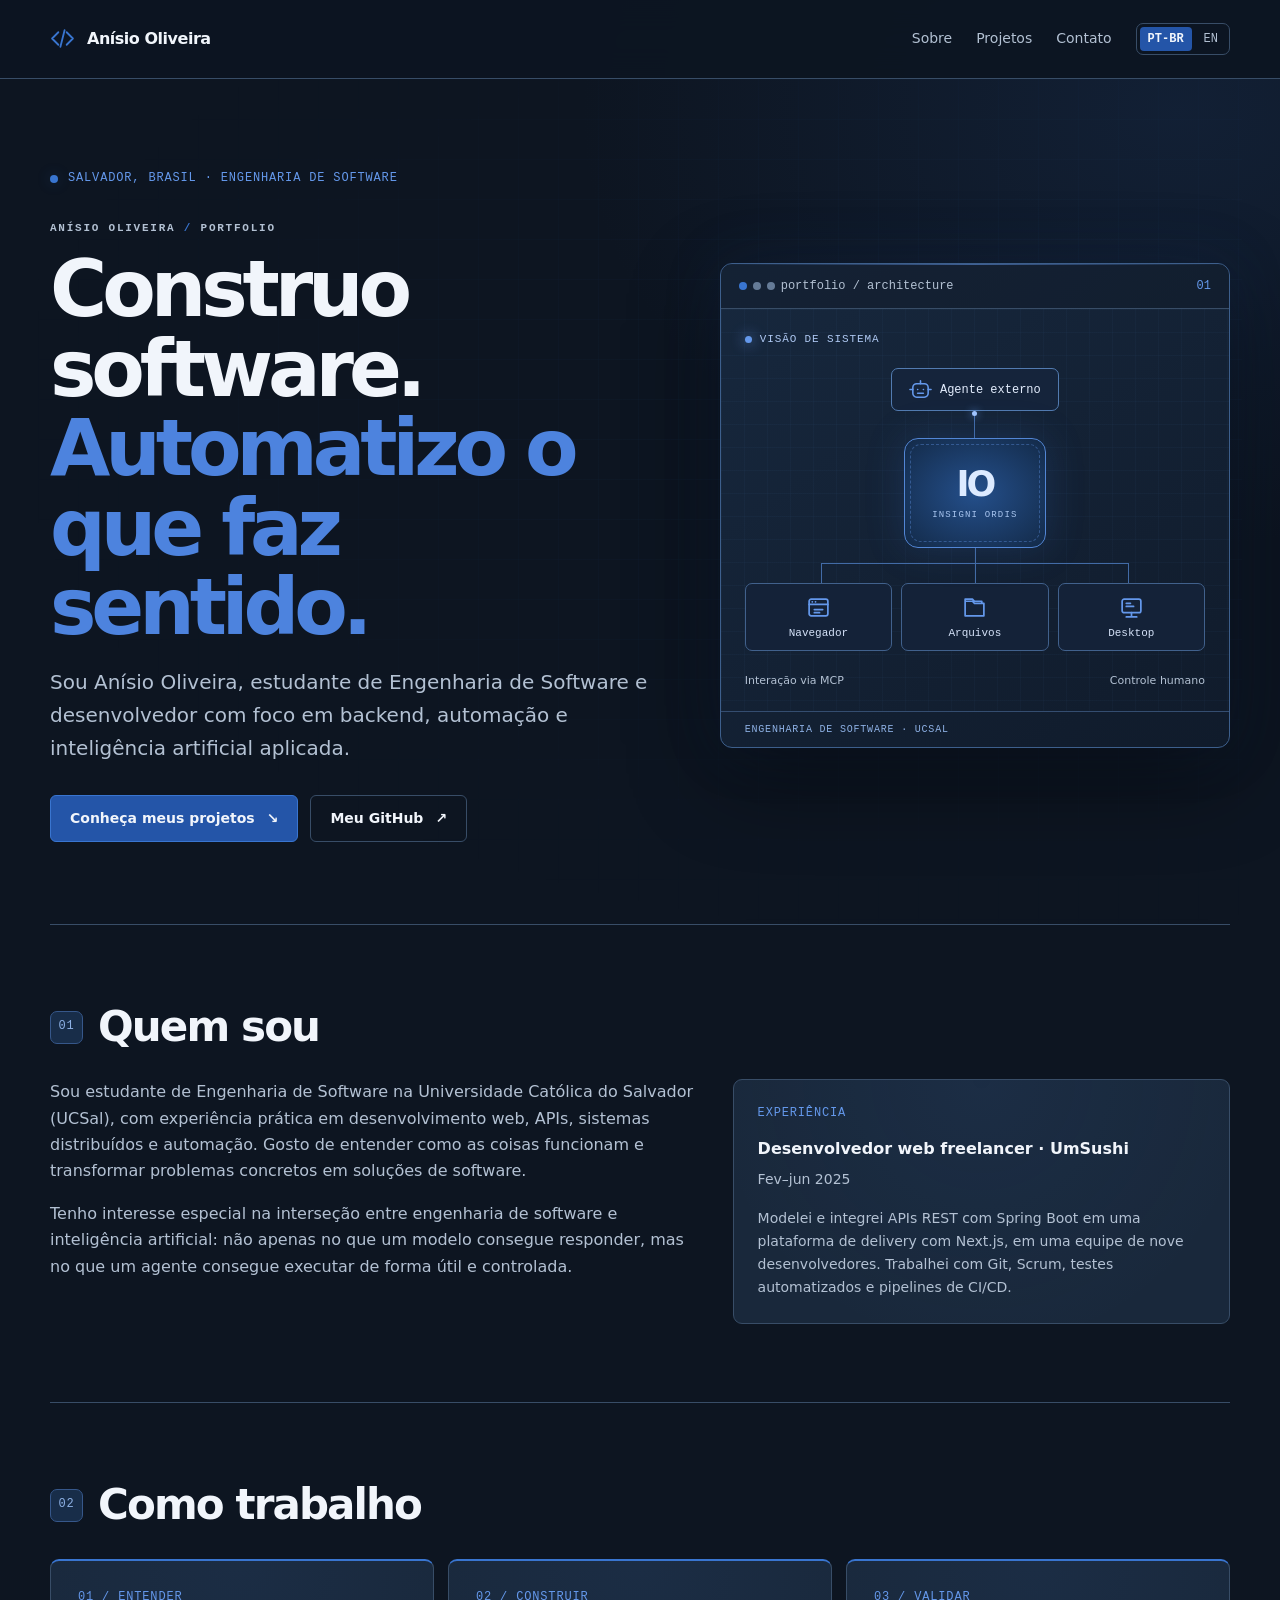
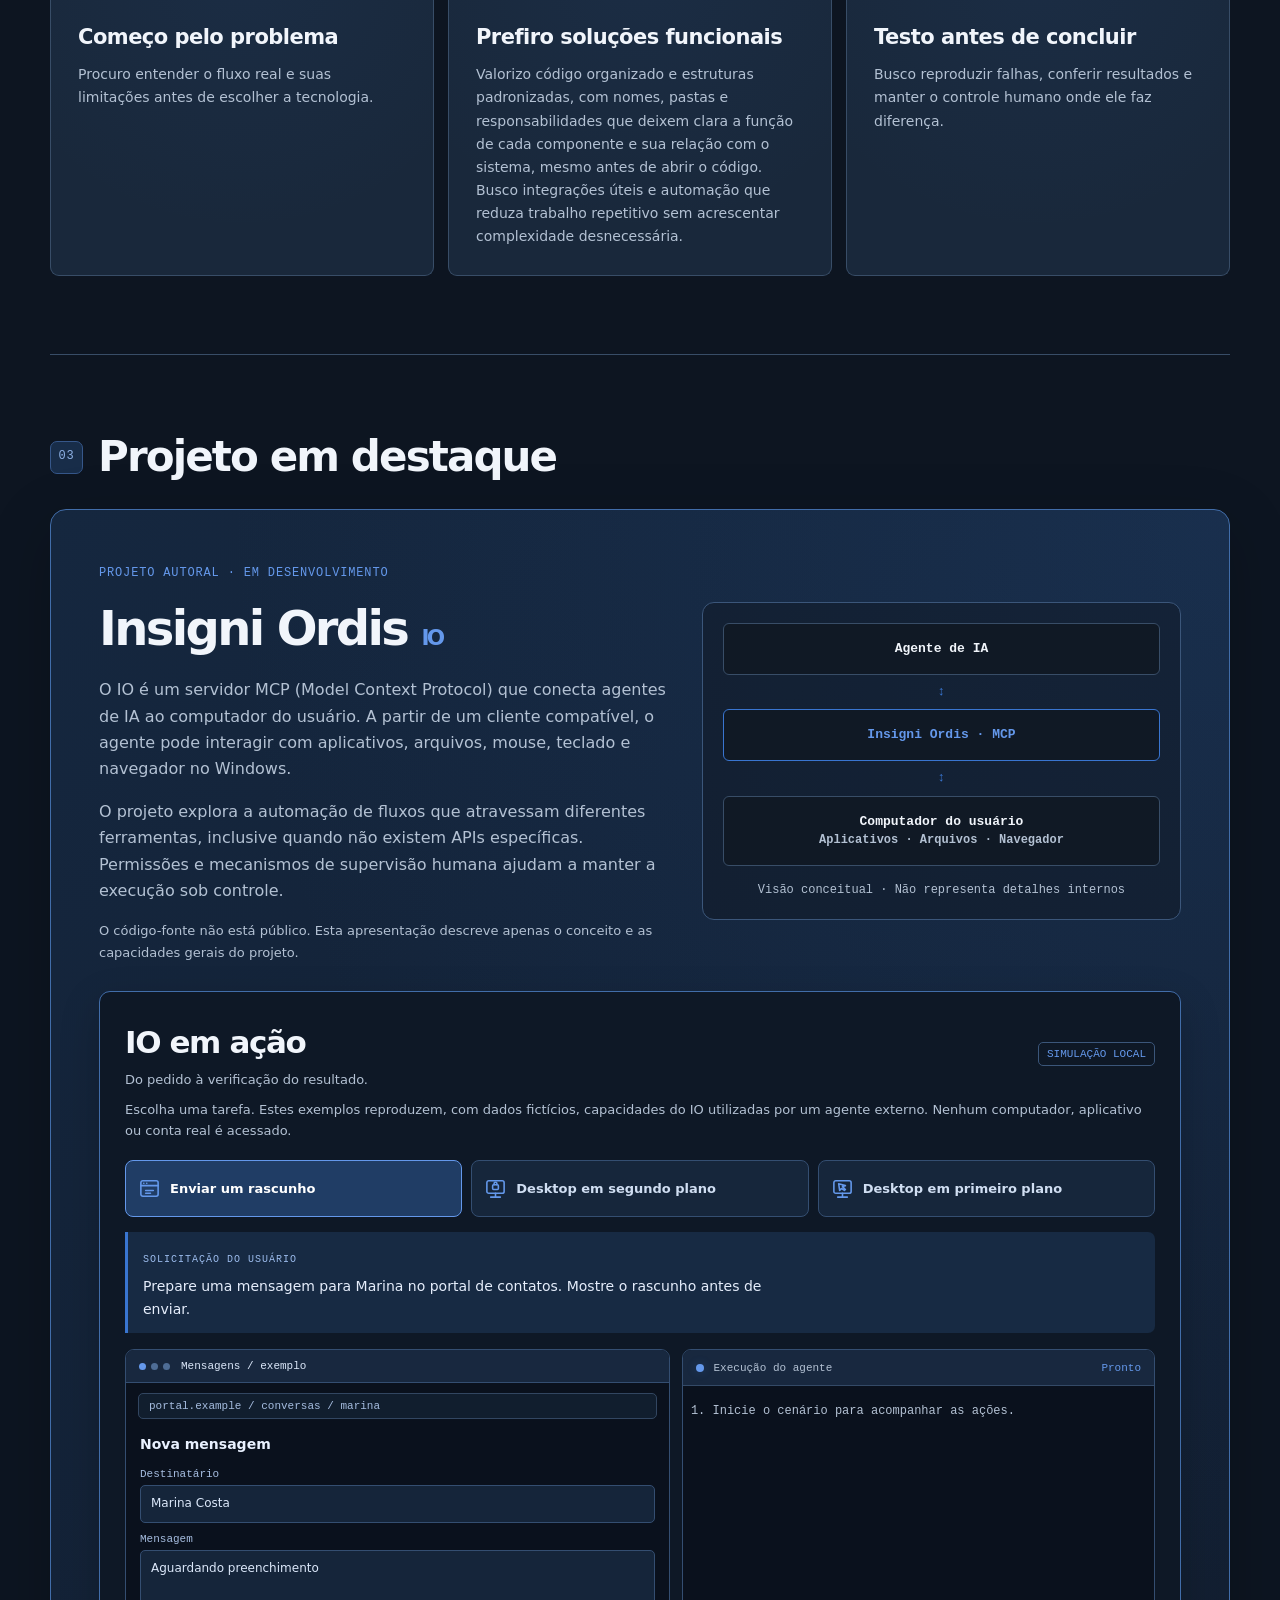
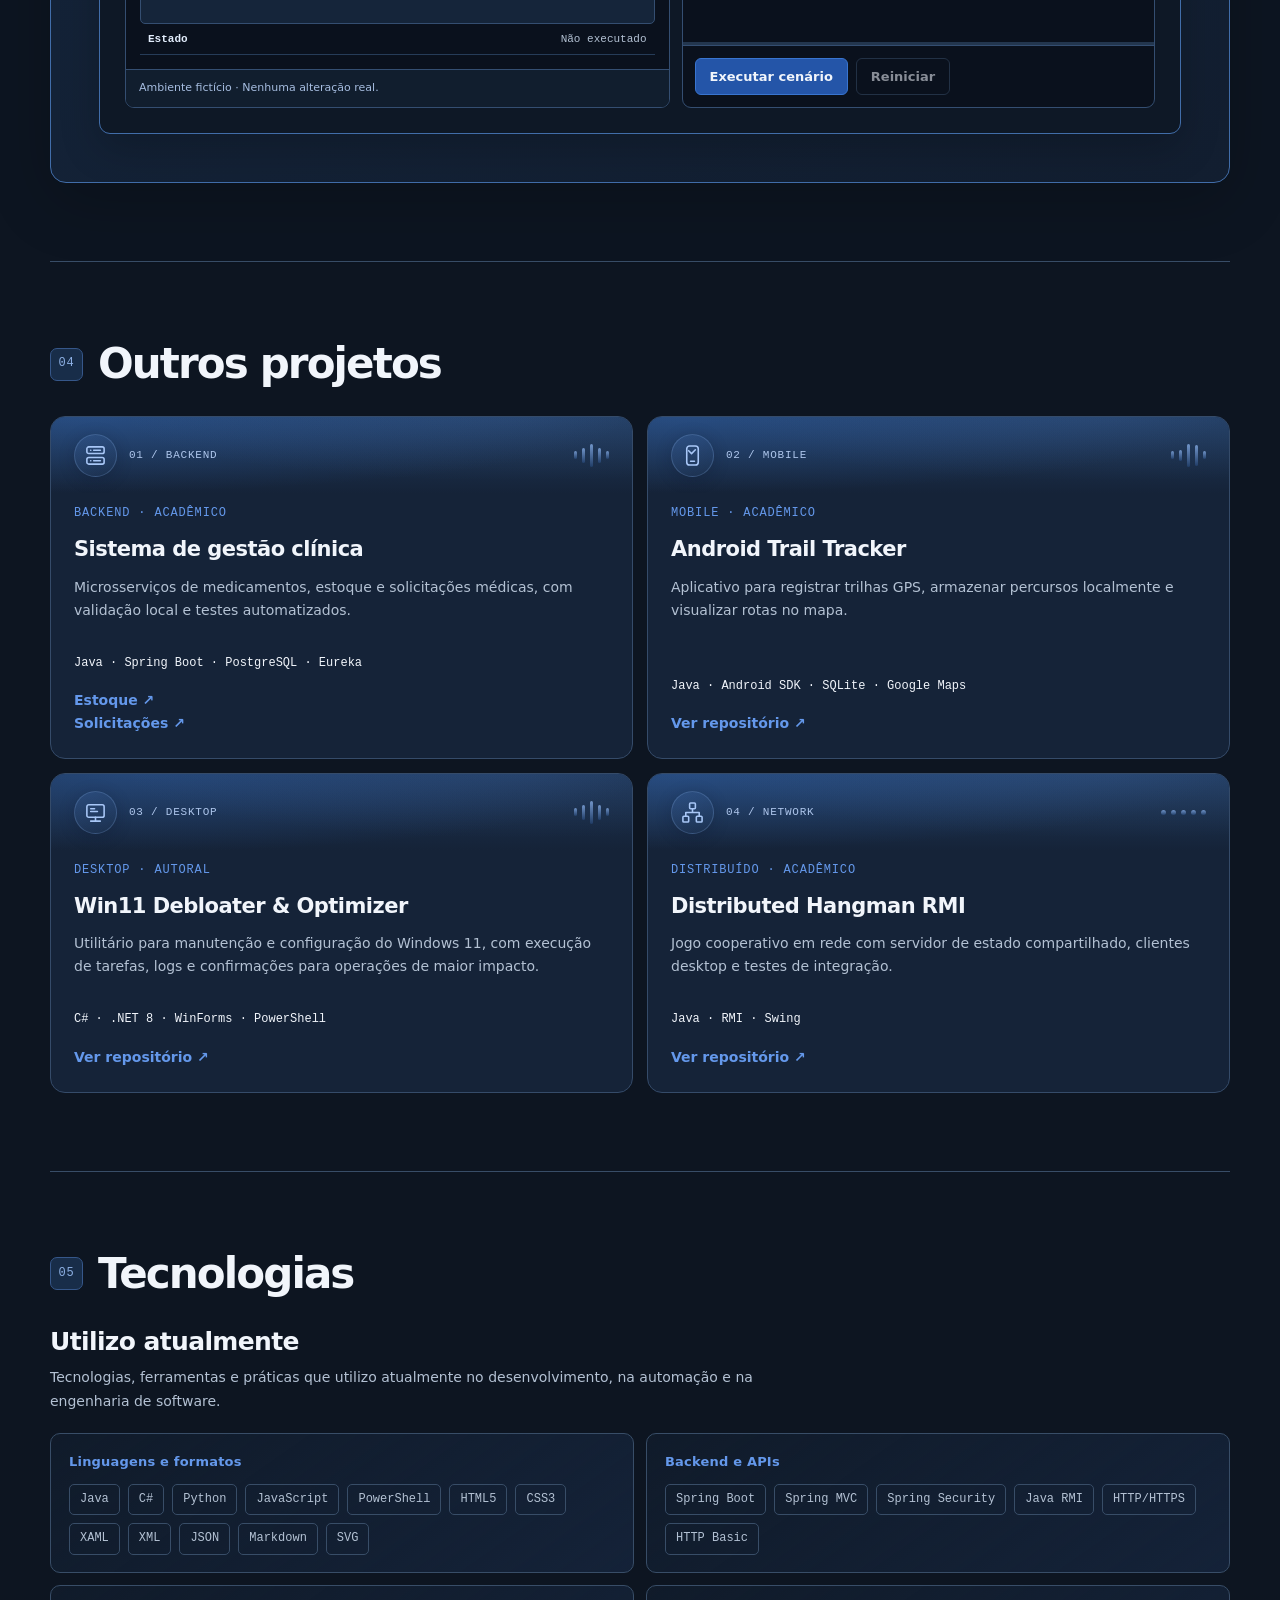
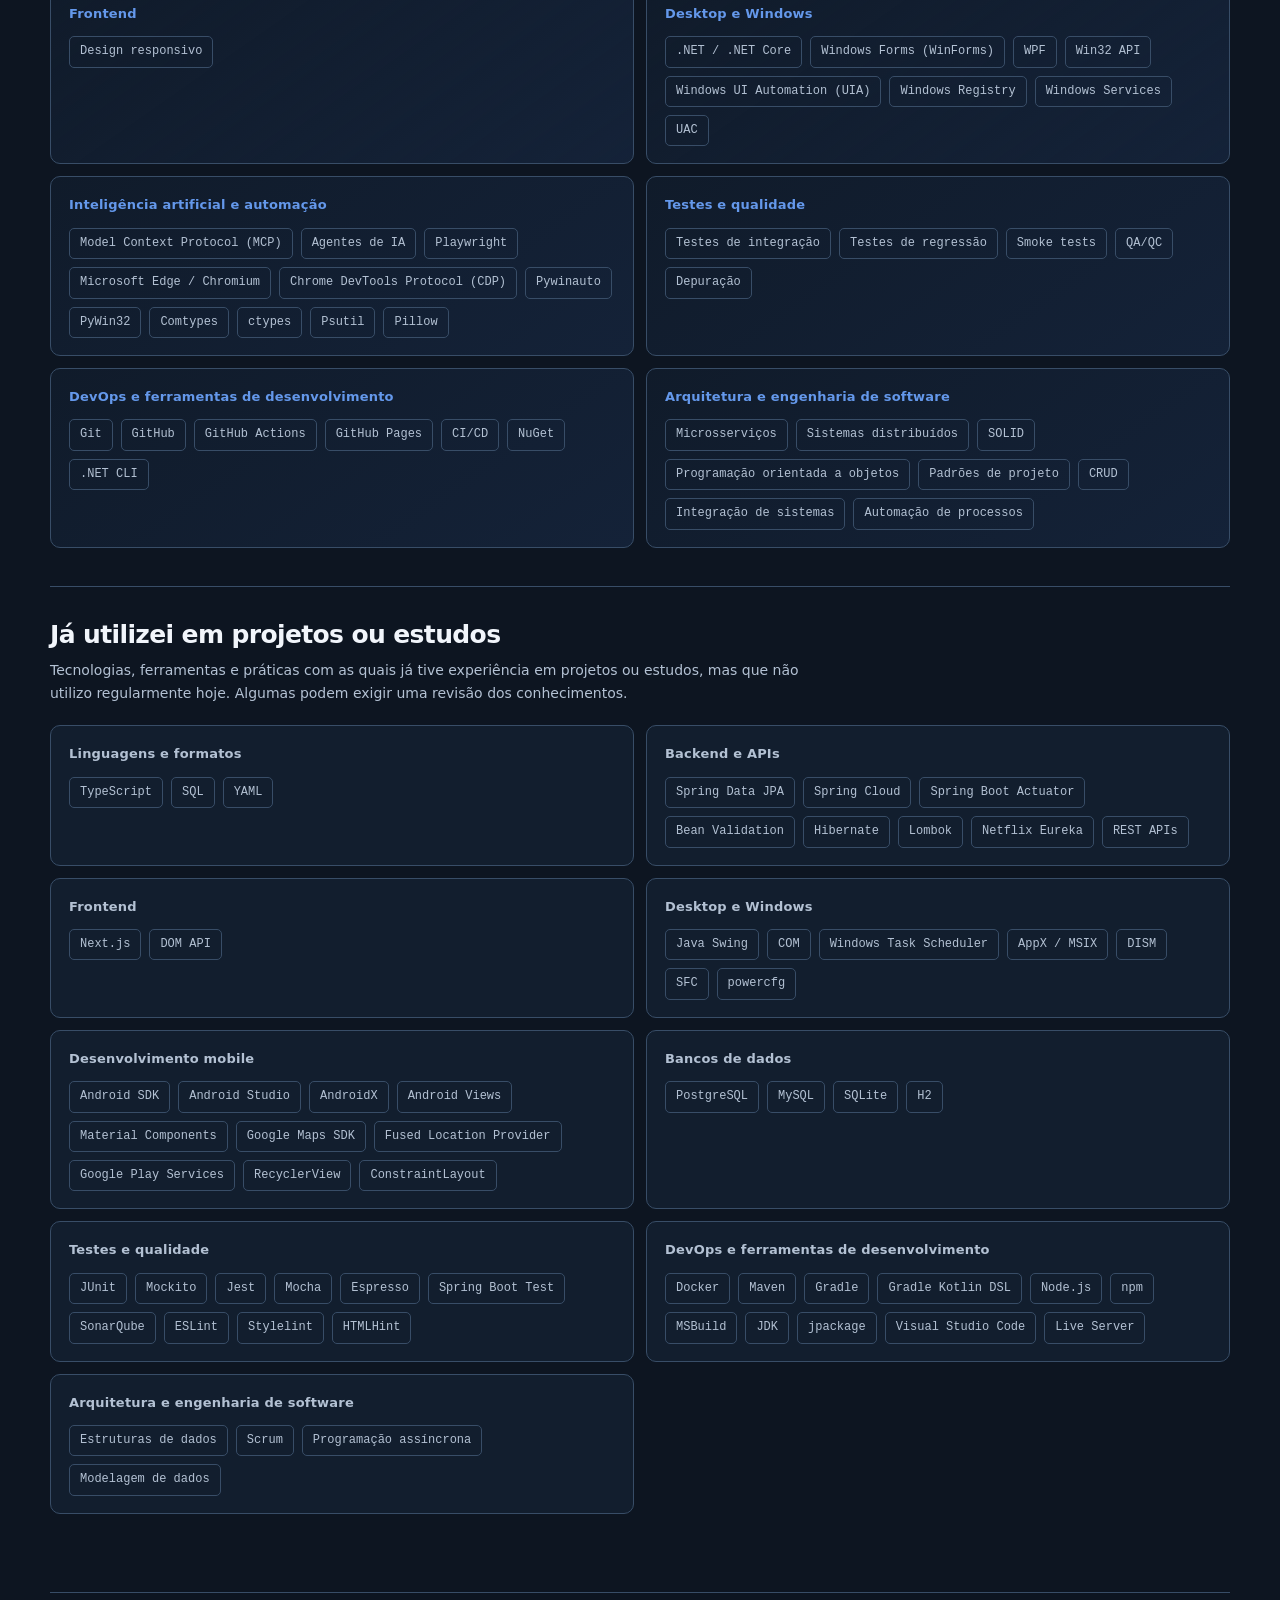
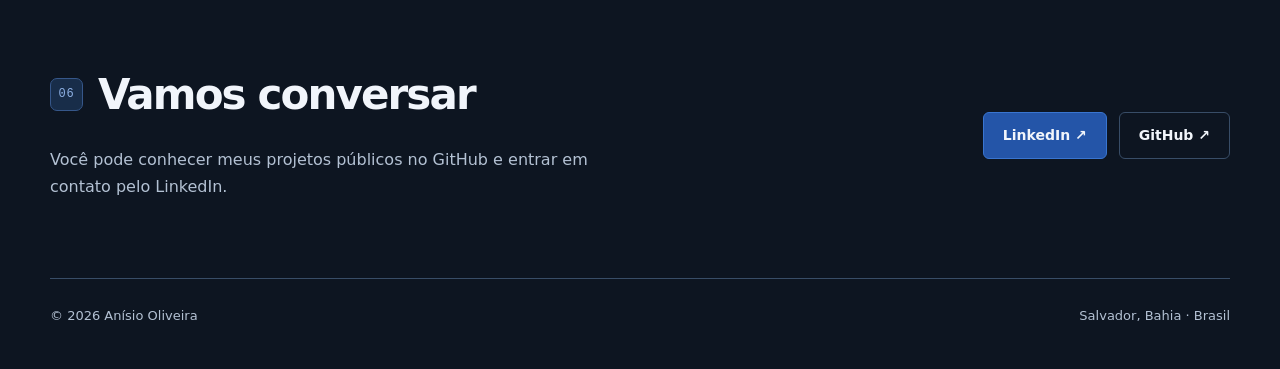
==== commit 6fea9616: "Separate current technologies from previous project and study experience" ====
--- a/index.html
+++ b/index.html
@@ -14,7 +14,7 @@
 <link rel="alternate" hreflang="en" href="https://lugarty.github.io/en/">
 <link rel="alternate" hreflang="x-default" href="https://lugarty.github.io/">
 <link rel="icon" type="image/svg+xml" href="./assets/icon.svg?v=5">
-<link rel="stylesheet" href="./assets/style.css?v=8">
+<link rel="stylesheet" href="./assets/style.css?v=9">
 <script defer src="./assets/site.js?v=10"></script>
 </head>
 <body>
@@ -34,7 +34,89 @@
 <div class="feature"><div><span class="tag">Projeto autoral · Em desenvolvimento</span><h3>Insigni Ordis <small style="font-size:.45em;color:var(--accent)">IO</small></h3><p>O IO é um servidor MCP (Model Context Protocol) que conecta agentes de IA ao computador do usuário. A partir de um cliente compatível, o agente pode interagir com aplicativos, arquivos, mouse, teclado e navegador no Windows.</p><p>O projeto explora a automação de fluxos que atravessam diferentes ferramentas, inclusive quando não existem APIs específicas. Permissões e mecanismos de supervisão humana ajudam a manter a execução sob controle.</p><p style="font-size:13px">O código-fonte não está público. Esta apresentação descreve apenas o conceito e as capacidades gerais do projeto.</p></div>
 <div class="diagram" aria-label="Visão conceitual · Não representa detalhes internos"><div class="node">Agente de IA</div><div class="arrow" aria-hidden="true">↕</div><div class="node active">Insigni Ordis · MCP</div><div class="arrow" aria-hidden="true">↕</div><div class="node">Computador do usuário<br><span style="color:var(--muted);font-size:12px">Aplicativos · Arquivos · Navegador</span></div><div class="diagram-caption">Visão conceitual · Não representa detalhes internos</div></div><div class="demo mission-demo" hidden><div class="demo-heading"><div><h4>IO em ação</h4><p>Do pedido à verificação do resultado.</p></div><span class="demo-label">SIMULAÇÃO LOCAL</span></div><p class="demo-intro">Escolha uma tarefa. Estes exemplos reproduzem, com dados fictícios, capacidades do IO utilizadas por um agente externo. Nenhum computador, aplicativo ou conta real é acessado.</p><div class="scenario-tabs" role="group" aria-label="SOLICITAÇÃO DO USUÁRIO"><button type="button" class="scenario-tab" data-scenario="browser" aria-pressed="true"><svg aria-hidden="true" viewBox="0 0 24 24" fill="none" stroke="currentColor" stroke-width="1.65" stroke-linecap="round" stroke-linejoin="round"><rect x="3" y="4" width="18" height="16" rx="2"/><path d="M3 9h18M6 6.5h.1m3 0h.1M8 14h8m-8 3h5"/></svg><span>Enviar um rascunho</span></button><button type="button" class="scenario-tab" data-scenario="background" aria-pressed="false"><svg aria-hidden="true" viewBox="0 0 24 24" fill="none" stroke="currentColor" stroke-width="1.65" stroke-linecap="round" stroke-linejoin="round"><rect x="3" y="4" width="18" height="13" rx="2"/><path d="M12 17v4m-5 0h10"/><rect x="9" y="8" width="6" height="5" rx="1"/><path d="M10.5 8V7a1.5 1.5 0 0 1 3 0v1"/></svg><span>Desktop em segundo plano</span></button><button type="button" class="scenario-tab" data-scenario="foreground" aria-pressed="false"><svg aria-hidden="true" viewBox="0 0 24 24" fill="none" stroke="currentColor" stroke-width="1.65" stroke-linecap="round" stroke-linejoin="round"><rect x="3" y="4" width="18" height="13" rx="2"/><path d="M12 17v4m-5 0h10M8 7l1 7 2-2 3 2 1-1-3-3 3-1z"/></svg><span>Desktop em primeiro plano</span></button></div><div class="mission-request"><span>SOLICITAÇÃO DO USUÁRIO</span><p class="demo-scenario"></p></div><div class="mission-grid"><div class="mock-workspace"><div class="mock-top"><div class="window-dots" aria-hidden="true"><i></i><i></i><i></i></div><span class="mock-title">Área de trabalho simulada</span></div><div class="mock-address"></div><div class="mock-body"></div><div class="mock-footer" aria-live="polite"></div></div><div class="mission-trace"><div class="demo-screen-top"><span class="demo-lamp" aria-hidden="true"></span><span>Execução do agente</span><span class="demo-status" role="status">Pronto</span></div><ol class="demo-log" aria-live="polite" aria-relevant="additions text"><li>Inicie o cenário para acompanhar as ações.</li></ol><div class="demo-meter" role="progressbar" aria-label="Progresso da simulação" aria-valuemin="0" aria-valuemax="100" aria-valuenow="0"><span></span></div><div class="demo-actions"><button class="demo-button" type="button" data-action="run">Executar cenário</button><button class="demo-button approval-button" type="button" data-action="approve" hidden>Aprovar e continuar</button><button class="demo-button secondary" type="button" data-action="reset" disabled>Reiniciar</button></div></div></div></div></div></section>
 <section class="section"><div class="section-head"><span class="index">04</span><h2>Outros projetos</h2></div><div class="projects"><article class="project project-backend"><div class="project-visual" aria-hidden="true"><div class="project-emblem"><svg aria-hidden="true" viewBox="0 0 24 24" fill="none" stroke="currentColor" stroke-width="1.65" stroke-linecap="round" stroke-linejoin="round"><rect x="3" y="3" width="18" height="7" rx="2"/><rect x="3" y="14" width="18" height="7" rx="2"/><path d="M7 6.5h.1m3 0h7M7 17.5h.1m3 0h7"/></svg></div><span class="project-code">01 / BACKEND</span><div class="project-signal"><i></i><i></i><i></i><i></i><i></i></div></div><span class="tag">Backend · Acadêmico</span><h3>Sistema de gestão clínica</h3><p>Microsserviços de medicamentos, estoque e solicitações médicas, com validação local e testes automatizados.</p><div class="stack">Java · Spring Boot · PostgreSQL · Eureka</div><a href="https://github.com/Lugarty/medicamentos-service">Estoque ↗</a><a href="https://github.com/Lugarty/solicitacoes-service">Solicitações ↗</a></article><article class="project project-mobile"><div class="project-visual" aria-hidden="true"><div class="project-emblem"><svg aria-hidden="true" viewBox="0 0 24 24" fill="none" stroke="currentColor" stroke-width="1.65" stroke-linecap="round" stroke-linejoin="round"><rect x="6" y="2" width="12" height="20" rx="3"/><path d="M10 18h4M8 7l3 3 4-4"/></svg></div><span class="project-code">02 / MOBILE</span><div class="project-signal"><i></i><i></i><i></i><i></i><i></i></div></div><span class="tag">Mobile · Acadêmico</span><h3>Android Trail Tracker</h3><p>Aplicativo para registrar trilhas GPS, armazenar percursos localmente e visualizar rotas no mapa.</p><div class="stack">Java · Android SDK · SQLite · Google Maps</div><a href="https://github.com/Lugarty/android-trail-tracker">Ver repositório ↗</a></article><article class="project project-desktop"><div class="project-visual" aria-hidden="true"><div class="project-emblem"><svg aria-hidden="true" viewBox="0 0 24 24" fill="none" stroke="currentColor" stroke-width="1.65" stroke-linecap="round" stroke-linejoin="round"><rect x="3" y="4" width="18" height="13" rx="2"/><path d="M12 17v4m-5 0h10M7 8h4m-4 3h7"/></svg></div><span class="project-code">03 / DESKTOP</span><div class="project-signal"><i></i><i></i><i></i><i></i><i></i></div></div><span class="tag">Desktop · Autoral</span><h3>Win11 Debloater & Optimizer</h3><p>Utilitário para manutenção e configuração do Windows 11, com execução de tarefas, logs e confirmações para operações de maior impacto.</p><div class="stack">C# · .NET 8 · WinForms · PowerShell</div><a href="https://github.com/Lugarty/Win11-Debloater-Optimizer">Ver repositório ↗</a></article><article class="project project-network"><div class="project-visual" aria-hidden="true"><div class="project-emblem"><svg aria-hidden="true" viewBox="0 0 24 24" fill="none" stroke="currentColor" stroke-width="1.65" stroke-linecap="round" stroke-linejoin="round"><rect x="9" y="2" width="6" height="6" rx="1"/><rect x="2" y="16" width="6" height="6" rx="1"/><rect x="16" y="16" width="6" height="6" rx="1"/><path d="M12 8v4H5v4m7-4h7v4"/></svg></div><span class="project-code">04 / NETWORK</span><div class="project-signal"><i></i><i></i><i></i><i></i><i></i></div></div><span class="tag">Distribuído · Acadêmico</span><h3>Distributed Hangman RMI</h3><p>Jogo cooperativo em rede com servidor de estado compartilhado, clientes desktop e testes de integração.</p><div class="stack">Java · RMI · Swing</div><a href="https://github.com/Lugarty/hangman-rmi-game">Ver repositório ↗</a></article></div></section>
-<section class="section"><div class="section-head"><span class="index">05</span><h2>Tecnologias</h2></div><p>Ferramentas que utilizo ou já utilizei em projetos e estudos.</p><div class="skills"><span>Java</span><span>C#</span><span>Python</span><span>JavaScript</span><span>TypeScript</span><span>SQL</span><span>PowerShell</span><span>Spring Boot</span><span>.NET</span><span>Next.js</span><span>PostgreSQL</span><span>MySQL</span><span>SQLite</span><span>Docker</span><span>Git</span><span>GitHub Actions</span><span>MCP</span></div></section>
+<section class="section" id="technologies">
+  <div class="section-head"><span class="index">05</span><h2>Tecnologias</h2></div>
+  <div class="technology-tier technology-tier--current" aria-labelledby="technologies-current">
+    <h3 id="technologies-current">Utilizo atualmente</h3>
+    <p>Tecnologias, ferramentas e práticas que utilizo atualmente no desenvolvimento, na automação e na engenharia de software.</p>
+    <div class="technology-groups">
+      <div class="technology-group">
+        <h4>Linguagens e formatos</h4>
+        <div class="skills"><span>Java</span><span>C#</span><span>Python</span><span>JavaScript</span><span>PowerShell</span><span>HTML5</span><span>CSS3</span><span>XAML</span><span>XML</span><span>JSON</span><span>Markdown</span><span>SVG</span></div>
+      </div>
+      <div class="technology-group">
+        <h4>Backend e APIs</h4>
+        <div class="skills"><span>Spring Boot</span><span>Spring MVC</span><span>Spring Security</span><span>Java RMI</span><span>HTTP/HTTPS</span><span>HTTP Basic</span></div>
+      </div>
+      <div class="technology-group">
+        <h4>Frontend</h4>
+        <div class="skills"><span>Design responsivo</span></div>
+      </div>
+      <div class="technology-group">
+        <h4>Desktop e Windows</h4>
+        <div class="skills"><span>.NET / .NET Core</span><span>Windows Forms (WinForms)</span><span>WPF</span><span>Win32 API</span><span>Windows UI Automation (UIA)</span><span>Windows Registry</span><span>Windows Services</span><span>UAC</span></div>
+      </div>
+      <div class="technology-group">
+        <h4>Inteligência artificial e automação</h4>
+        <div class="skills"><span>Model Context Protocol (MCP)</span><span>Agentes de IA</span><span>Playwright</span><span>Microsoft Edge / Chromium</span><span>Chrome DevTools Protocol (CDP)</span><span>Pywinauto</span><span>PyWin32</span><span>Comtypes</span><span>ctypes</span><span>Psutil</span><span>Pillow</span></div>
+      </div>
+      <div class="technology-group">
+        <h4>Testes e qualidade</h4>
+        <div class="skills"><span>Testes de integração</span><span>Testes de regressão</span><span>Smoke tests</span><span>QA/QC</span><span>Depuração</span></div>
+      </div>
+      <div class="technology-group">
+        <h4>DevOps e ferramentas de desenvolvimento</h4>
+        <div class="skills"><span>Git</span><span>GitHub</span><span>GitHub Actions</span><span>GitHub Pages</span><span>CI/CD</span><span>NuGet</span><span>.NET CLI</span></div>
+      </div>
+      <div class="technology-group">
+        <h4>Arquitetura e engenharia de software</h4>
+        <div class="skills"><span>Microsserviços</span><span>Sistemas distribuídos</span><span>SOLID</span><span>Programação orientada a objetos</span><span>Padrões de projeto</span><span>CRUD</span><span>Integração de sistemas</span><span>Automação de processos</span></div>
+      </div>
+    </div>
+  </div>
+  <div class="technology-tier technology-tier--previous" aria-labelledby="technologies-previous">
+    <h3 id="technologies-previous">Já utilizei em projetos ou estudos</h3>
+    <p>Tecnologias, ferramentas e práticas com as quais já tive experiência em projetos ou estudos, mas que não utilizo regularmente hoje. Algumas podem exigir uma revisão dos conhecimentos.</p>
+    <div class="technology-groups">
+      <div class="technology-group">
+        <h4>Linguagens e formatos</h4>
+        <div class="skills"><span>TypeScript</span><span>SQL</span><span>YAML</span></div>
+      </div>
+      <div class="technology-group">
+        <h4>Backend e APIs</h4>
+        <div class="skills"><span>Spring Data JPA</span><span>Spring Cloud</span><span>Spring Boot Actuator</span><span>Bean Validation</span><span>Hibernate</span><span>Lombok</span><span>Netflix Eureka</span><span>REST APIs</span></div>
+      </div>
+      <div class="technology-group">
+        <h4>Frontend</h4>
+        <div class="skills"><span>Next.js</span><span>DOM API</span></div>
+      </div>
+      <div class="technology-group">
+        <h4>Desktop e Windows</h4>
+        <div class="skills"><span>Java Swing</span><span>COM</span><span>Windows Task Scheduler</span><span>AppX / MSIX</span><span>DISM</span><span>SFC</span><span>powercfg</span></div>
+      </div>
+      <div class="technology-group">
+        <h4>Desenvolvimento mobile</h4>
+        <div class="skills"><span>Android SDK</span><span>Android Studio</span><span>AndroidX</span><span>Android Views</span><span>Material Components</span><span>Google Maps SDK</span><span>Fused Location Provider</span><span>Google Play Services</span><span>RecyclerView</span><span>ConstraintLayout</span></div>
+      </div>
+      <div class="technology-group">
+        <h4>Bancos de dados</h4>
+        <div class="skills"><span>PostgreSQL</span><span>MySQL</span><span>SQLite</span><span>H2</span></div>
+      </div>
+      <div class="technology-group">
+        <h4>Testes e qualidade</h4>
+        <div class="skills"><span>JUnit</span><span>Mockito</span><span>Jest</span><span>Mocha</span><span>Espresso</span><span>Spring Boot Test</span><span>SonarQube</span><span>ESLint</span><span>Stylelint</span><span>HTMLHint</span></div>
+      </div>
+      <div class="technology-group">
+        <h4>DevOps e ferramentas de desenvolvimento</h4>
+        <div class="skills"><span>Docker</span><span>Maven</span><span>Gradle</span><span>Gradle Kotlin DSL</span><span>Node.js</span><span>npm</span><span>MSBuild</span><span>JDK</span><span>jpackage</span><span>Visual Studio Code</span><span>Live Server</span></div>
+      </div>
+      <div class="technology-group">
+        <h4>Arquitetura e engenharia de software</h4>
+        <div class="skills"><span>Estruturas de dados</span><span>Scrum</span><span>Programação assíncrona</span><span>Modelagem de dados</span></div>
+      </div>
+    </div>
+  </div>
+</section>
 <section class="section contact" id="contact"><div><div class="section-head"><span class="index">06</span><h2>Vamos conversar</h2></div><p>Você pode conhecer meus projetos públicos no GitHub e entrar em contato pelo LinkedIn.</p></div><div class="actions"><a class="button primary" href="https://www.linkedin.com/in/an%C3%ADsio-oliveira-albuquerque-filho-a01568292/">LinkedIn ↗</a><a class="button" href="https://github.com/Lugarty">GitHub ↗</a></div></section>
 </main><footer class="wrap site-footer"><span>© 2026 Anísio Oliveira</span><span>Salvador, Bahia · Brasil</span></footer>
 </body>
--- a/assets/style.css
+++ b/assets/style.css
@@ -152,3 +152,17 @@
 @media(max-width:900px){.wrap{width:min(100% - 42px,1180px)}.hero{grid-template-columns:1fr;min-height:0;gap:35px;padding:63px 0}.hero-system{max-width:550px;width:100%;justify-self:start}.feature{grid-template-columns:1fr}.mission-grid{grid-template-columns:1fr}.section{padding:59px 0}}
 @media(max-width:520px){.wrap{width:calc(100% - 32px)}.hero{padding:48px 0 55px}.hero h1{font-size:43px}.hero-name{margin-top:22px}.hero-system .system-content{padding:18px 12px}.system-bottom{font-size:10px}.system-footer{padding:11px 13px}.scenario-tabs{grid-template-columns:1fr}.scenario-tab{min-height:42px}.mission-demo{padding:13px}.mock-body{min-height:205px}.mission-trace .demo-log{min-height:140px}.project{padding:0 20px 20px}.project .project-visual{height:68px;margin:0 -20px 10px;padding:12px 20px;gap:10px}.project-emblem{width:38px;height:38px}.project-emblem svg{width:21px;height:21px}.project-code{font-size:10px}.feature{padding:17px}.section{padding:48px 0}.system-endpoints{gap:6px}}
 @media(prefers-reduced-motion:reduce){.system-line i{animation:none}.mock-field.changed{animation:none}}
+
+/* Technology inventory: current practice and previous experience. */
+#technologies .technology-tier{margin-top:28px}
+#technologies .technology-tier+.technology-tier{margin-top:38px;padding-top:32px;border-top:1px solid var(--line)}
+#technologies .technology-tier>h3{font-size:clamp(20px,2.5vw,25px);margin-bottom:8px}
+#technologies .technology-tier>p{max-width:760px;font-size:14px;margin-bottom:20px}
+#technologies .technology-groups{display:grid;grid-template-columns:repeat(2,minmax(0,1fr));gap:12px}
+#technologies .technology-group{min-width:0;padding:17px 18px;border:1px solid var(--line);border-radius:10px;background:linear-gradient(145deg,#192d4640,#142238);align-self:stretch}
+#technologies .technology-group h4{margin:0 0 12px;font-size:13px;font-weight:650;color:var(--accent-text);letter-spacing:.015em}
+#technologies .technology-group .skills{margin-top:0}
+#technologies .technology-group .skills span{max-width:100%;overflow-wrap:anywhere;line-height:1.45}
+#technologies .technology-tier--previous .technology-group{background:#121e2e}
+#technologies .technology-tier--previous .technology-group h4{color:var(--muted)}
+@media(max-width:700px){#technologies .technology-groups{grid-template-columns:1fr}#technologies .technology-group{padding:14px}}
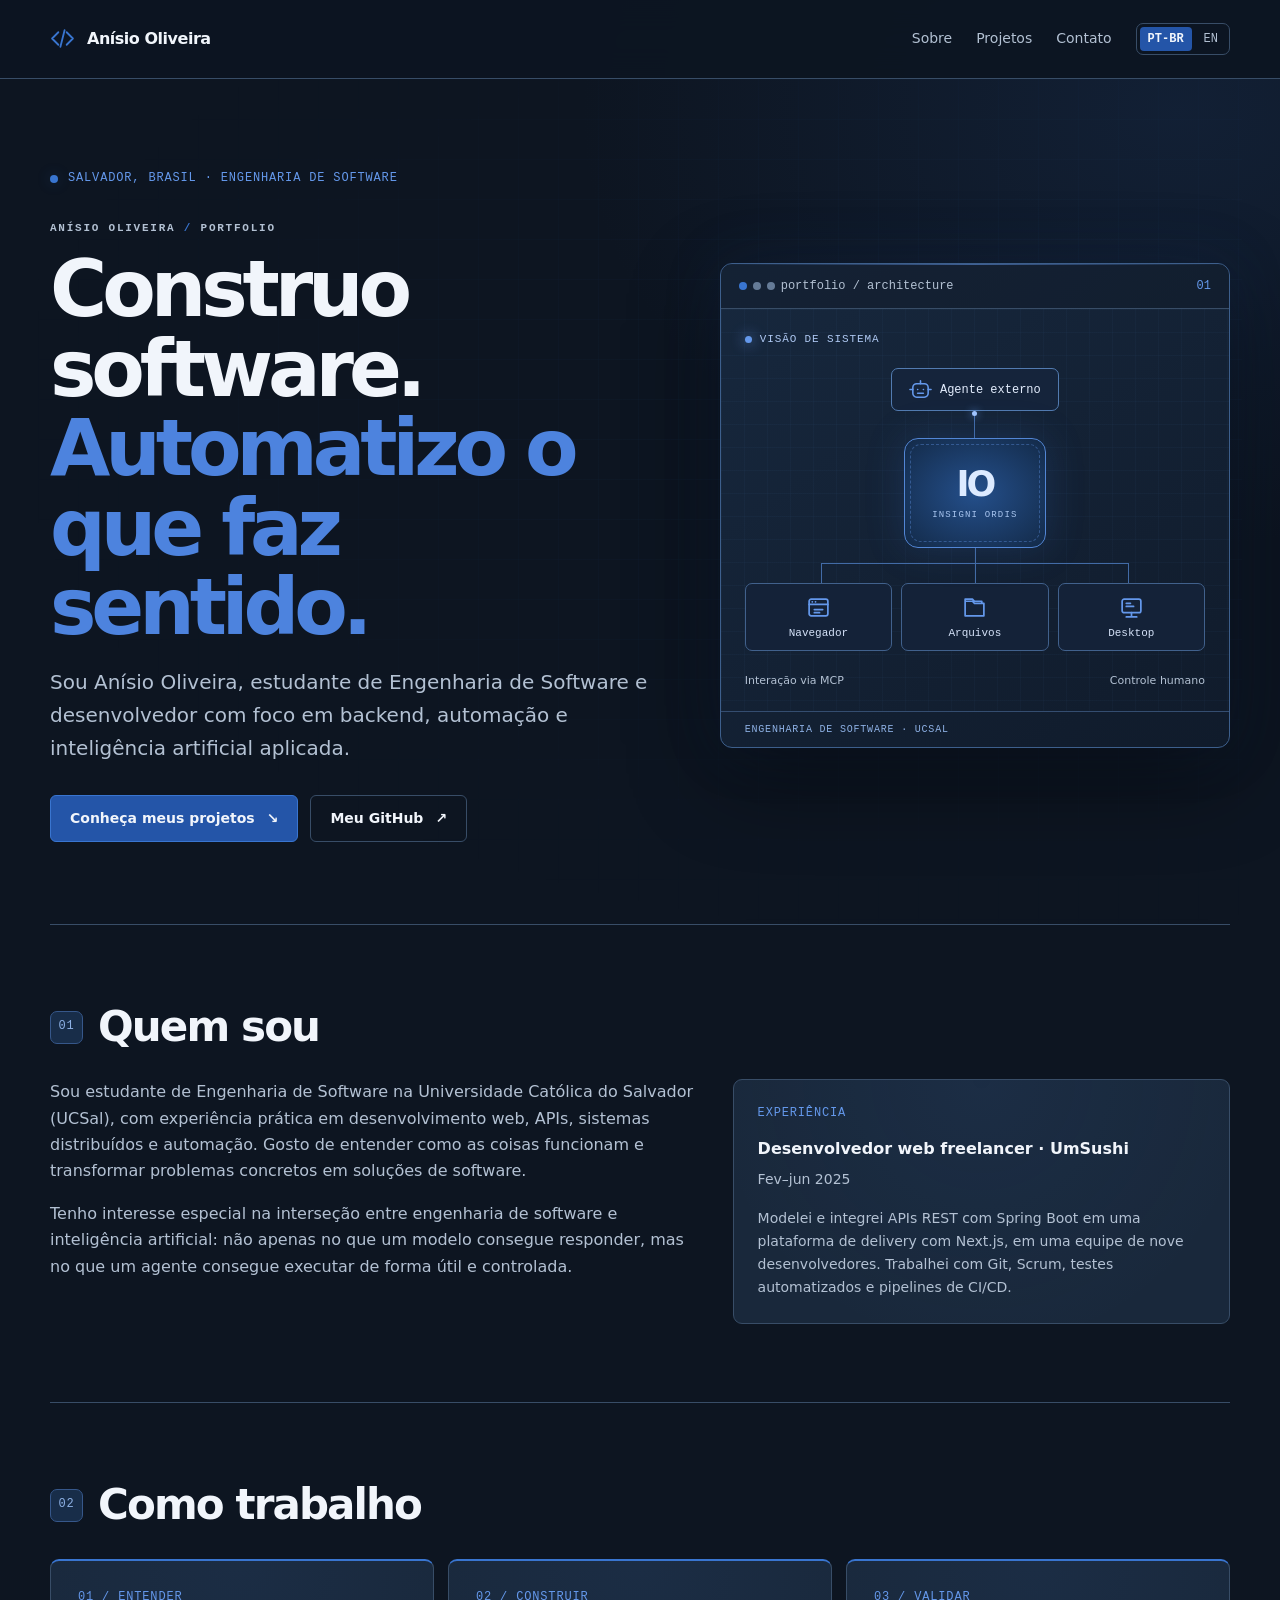
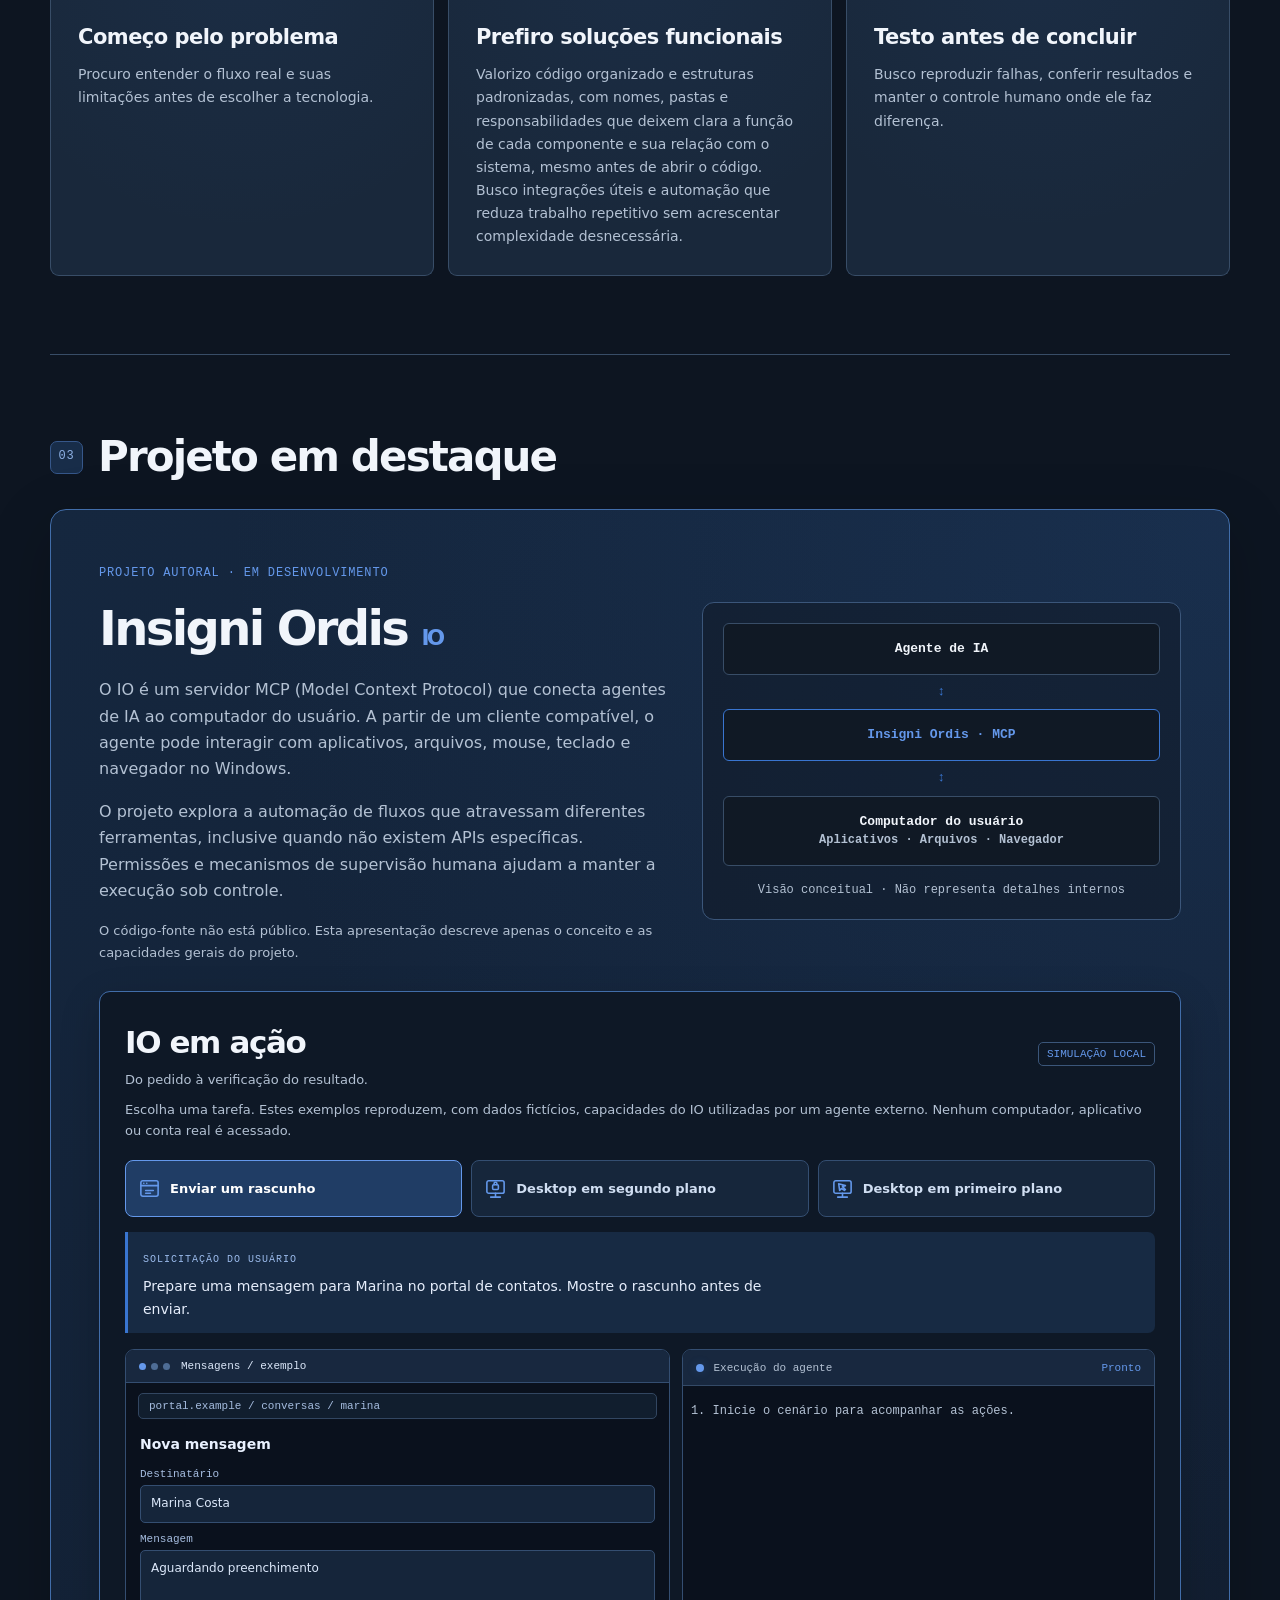
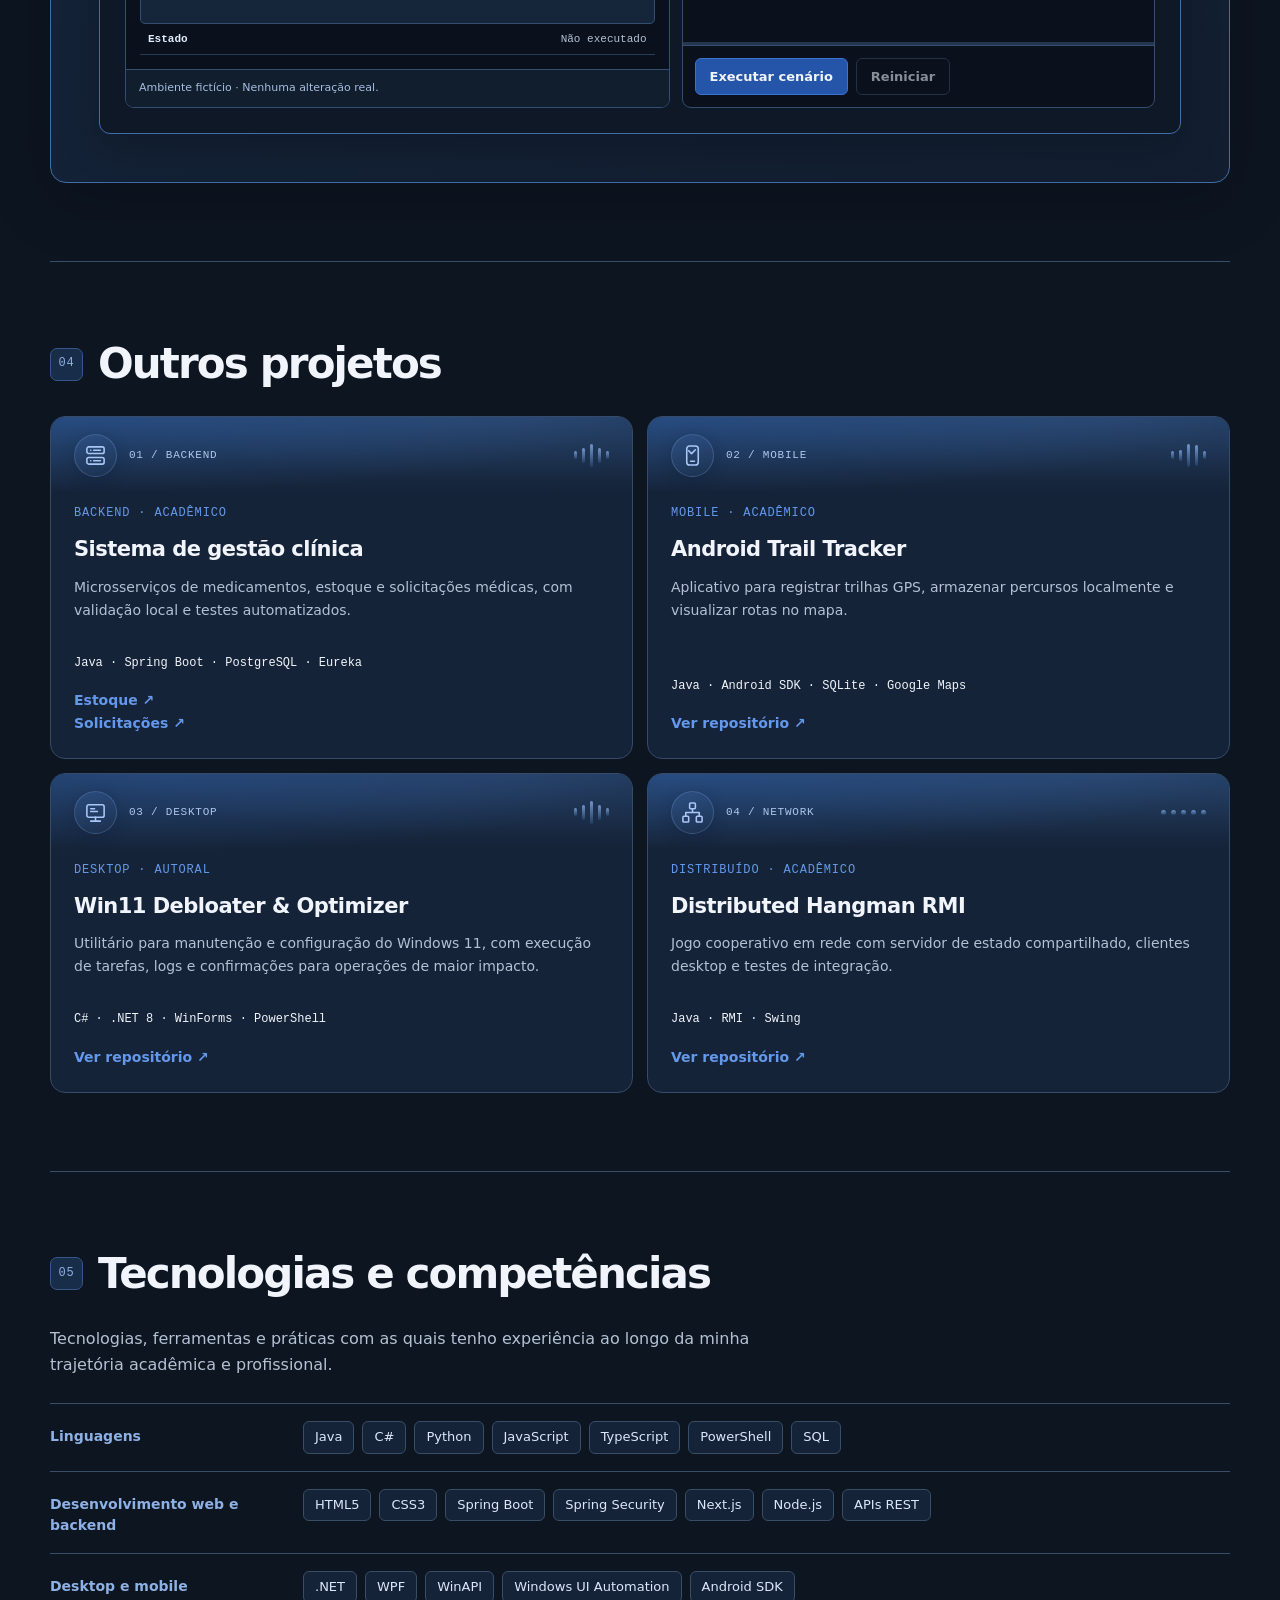
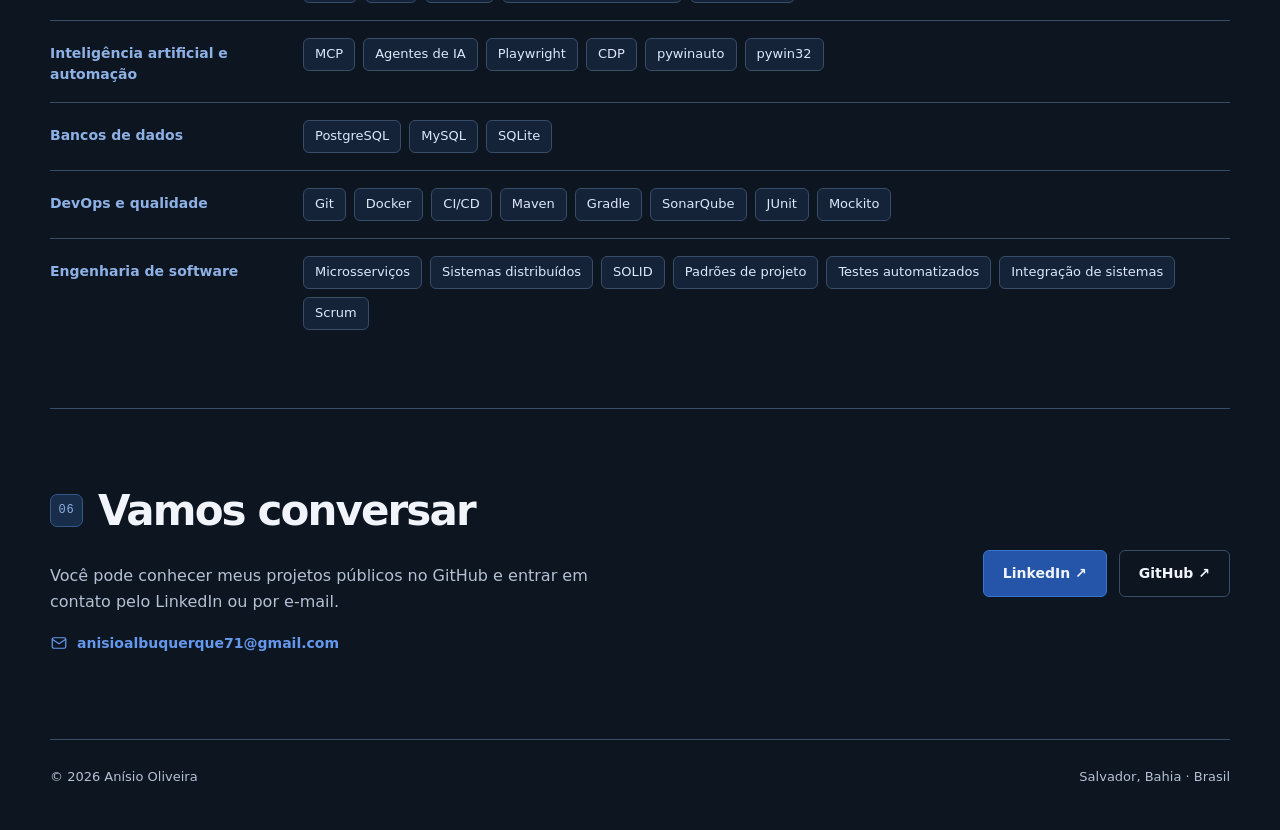
==== commit 729b7fae: "Simplify technology overview and add direct email contact" ====
--- a/index.html
+++ b/index.html
@@ -14,7 +14,7 @@
 <link rel="alternate" hreflang="en" href="https://lugarty.github.io/en/">
 <link rel="alternate" hreflang="x-default" href="https://lugarty.github.io/">
 <link rel="icon" type="image/svg+xml" href="./assets/icon.svg?v=5">
-<link rel="stylesheet" href="./assets/style.css?v=9">
+<link rel="stylesheet" href="./assets/style.css?v=10">
 <script defer src="./assets/site.js?v=10"></script>
 </head>
 <body>
@@ -34,90 +34,41 @@
 <div class="feature"><div><span class="tag">Projeto autoral · Em desenvolvimento</span><h3>Insigni Ordis <small style="font-size:.45em;color:var(--accent)">IO</small></h3><p>O IO é um servidor MCP (Model Context Protocol) que conecta agentes de IA ao computador do usuário. A partir de um cliente compatível, o agente pode interagir com aplicativos, arquivos, mouse, teclado e navegador no Windows.</p><p>O projeto explora a automação de fluxos que atravessam diferentes ferramentas, inclusive quando não existem APIs específicas. Permissões e mecanismos de supervisão humana ajudam a manter a execução sob controle.</p><p style="font-size:13px">O código-fonte não está público. Esta apresentação descreve apenas o conceito e as capacidades gerais do projeto.</p></div>
 <div class="diagram" aria-label="Visão conceitual · Não representa detalhes internos"><div class="node">Agente de IA</div><div class="arrow" aria-hidden="true">↕</div><div class="node active">Insigni Ordis · MCP</div><div class="arrow" aria-hidden="true">↕</div><div class="node">Computador do usuário<br><span style="color:var(--muted);font-size:12px">Aplicativos · Arquivos · Navegador</span></div><div class="diagram-caption">Visão conceitual · Não representa detalhes internos</div></div><div class="demo mission-demo" hidden><div class="demo-heading"><div><h4>IO em ação</h4><p>Do pedido à verificação do resultado.</p></div><span class="demo-label">SIMULAÇÃO LOCAL</span></div><p class="demo-intro">Escolha uma tarefa. Estes exemplos reproduzem, com dados fictícios, capacidades do IO utilizadas por um agente externo. Nenhum computador, aplicativo ou conta real é acessado.</p><div class="scenario-tabs" role="group" aria-label="SOLICITAÇÃO DO USUÁRIO"><button type="button" class="scenario-tab" data-scenario="browser" aria-pressed="true"><svg aria-hidden="true" viewBox="0 0 24 24" fill="none" stroke="currentColor" stroke-width="1.65" stroke-linecap="round" stroke-linejoin="round"><rect x="3" y="4" width="18" height="16" rx="2"/><path d="M3 9h18M6 6.5h.1m3 0h.1M8 14h8m-8 3h5"/></svg><span>Enviar um rascunho</span></button><button type="button" class="scenario-tab" data-scenario="background" aria-pressed="false"><svg aria-hidden="true" viewBox="0 0 24 24" fill="none" stroke="currentColor" stroke-width="1.65" stroke-linecap="round" stroke-linejoin="round"><rect x="3" y="4" width="18" height="13" rx="2"/><path d="M12 17v4m-5 0h10"/><rect x="9" y="8" width="6" height="5" rx="1"/><path d="M10.5 8V7a1.5 1.5 0 0 1 3 0v1"/></svg><span>Desktop em segundo plano</span></button><button type="button" class="scenario-tab" data-scenario="foreground" aria-pressed="false"><svg aria-hidden="true" viewBox="0 0 24 24" fill="none" stroke="currentColor" stroke-width="1.65" stroke-linecap="round" stroke-linejoin="round"><rect x="3" y="4" width="18" height="13" rx="2"/><path d="M12 17v4m-5 0h10M8 7l1 7 2-2 3 2 1-1-3-3 3-1z"/></svg><span>Desktop em primeiro plano</span></button></div><div class="mission-request"><span>SOLICITAÇÃO DO USUÁRIO</span><p class="demo-scenario"></p></div><div class="mission-grid"><div class="mock-workspace"><div class="mock-top"><div class="window-dots" aria-hidden="true"><i></i><i></i><i></i></div><span class="mock-title">Área de trabalho simulada</span></div><div class="mock-address"></div><div class="mock-body"></div><div class="mock-footer" aria-live="polite"></div></div><div class="mission-trace"><div class="demo-screen-top"><span class="demo-lamp" aria-hidden="true"></span><span>Execução do agente</span><span class="demo-status" role="status">Pronto</span></div><ol class="demo-log" aria-live="polite" aria-relevant="additions text"><li>Inicie o cenário para acompanhar as ações.</li></ol><div class="demo-meter" role="progressbar" aria-label="Progresso da simulação" aria-valuemin="0" aria-valuemax="100" aria-valuenow="0"><span></span></div><div class="demo-actions"><button class="demo-button" type="button" data-action="run">Executar cenário</button><button class="demo-button approval-button" type="button" data-action="approve" hidden>Aprovar e continuar</button><button class="demo-button secondary" type="button" data-action="reset" disabled>Reiniciar</button></div></div></div></div></div></section>
 <section class="section"><div class="section-head"><span class="index">04</span><h2>Outros projetos</h2></div><div class="projects"><article class="project project-backend"><div class="project-visual" aria-hidden="true"><div class="project-emblem"><svg aria-hidden="true" viewBox="0 0 24 24" fill="none" stroke="currentColor" stroke-width="1.65" stroke-linecap="round" stroke-linejoin="round"><rect x="3" y="3" width="18" height="7" rx="2"/><rect x="3" y="14" width="18" height="7" rx="2"/><path d="M7 6.5h.1m3 0h7M7 17.5h.1m3 0h7"/></svg></div><span class="project-code">01 / BACKEND</span><div class="project-signal"><i></i><i></i><i></i><i></i><i></i></div></div><span class="tag">Backend · Acadêmico</span><h3>Sistema de gestão clínica</h3><p>Microsserviços de medicamentos, estoque e solicitações médicas, com validação local e testes automatizados.</p><div class="stack">Java · Spring Boot · PostgreSQL · Eureka</div><a href="https://github.com/Lugarty/medicamentos-service">Estoque ↗</a><a href="https://github.com/Lugarty/solicitacoes-service">Solicitações ↗</a></article><article class="project project-mobile"><div class="project-visual" aria-hidden="true"><div class="project-emblem"><svg aria-hidden="true" viewBox="0 0 24 24" fill="none" stroke="currentColor" stroke-width="1.65" stroke-linecap="round" stroke-linejoin="round"><rect x="6" y="2" width="12" height="20" rx="3"/><path d="M10 18h4M8 7l3 3 4-4"/></svg></div><span class="project-code">02 / MOBILE</span><div class="project-signal"><i></i><i></i><i></i><i></i><i></i></div></div><span class="tag">Mobile · Acadêmico</span><h3>Android Trail Tracker</h3><p>Aplicativo para registrar trilhas GPS, armazenar percursos localmente e visualizar rotas no mapa.</p><div class="stack">Java · Android SDK · SQLite · Google Maps</div><a href="https://github.com/Lugarty/android-trail-tracker">Ver repositório ↗</a></article><article class="project project-desktop"><div class="project-visual" aria-hidden="true"><div class="project-emblem"><svg aria-hidden="true" viewBox="0 0 24 24" fill="none" stroke="currentColor" stroke-width="1.65" stroke-linecap="round" stroke-linejoin="round"><rect x="3" y="4" width="18" height="13" rx="2"/><path d="M12 17v4m-5 0h10M7 8h4m-4 3h7"/></svg></div><span class="project-code">03 / DESKTOP</span><div class="project-signal"><i></i><i></i><i></i><i></i><i></i></div></div><span class="tag">Desktop · Autoral</span><h3>Win11 Debloater & Optimizer</h3><p>Utilitário para manutenção e configuração do Windows 11, com execução de tarefas, logs e confirmações para operações de maior impacto.</p><div class="stack">C# · .NET 8 · WinForms · PowerShell</div><a href="https://github.com/Lugarty/Win11-Debloater-Optimizer">Ver repositório ↗</a></article><article class="project project-network"><div class="project-visual" aria-hidden="true"><div class="project-emblem"><svg aria-hidden="true" viewBox="0 0 24 24" fill="none" stroke="currentColor" stroke-width="1.65" stroke-linecap="round" stroke-linejoin="round"><rect x="9" y="2" width="6" height="6" rx="1"/><rect x="2" y="16" width="6" height="6" rx="1"/><rect x="16" y="16" width="6" height="6" rx="1"/><path d="M12 8v4H5v4m7-4h7v4"/></svg></div><span class="project-code">04 / NETWORK</span><div class="project-signal"><i></i><i></i><i></i><i></i><i></i></div></div><span class="tag">Distribuído · Acadêmico</span><h3>Distributed Hangman RMI</h3><p>Jogo cooperativo em rede com servidor de estado compartilhado, clientes desktop e testes de integração.</p><div class="stack">Java · RMI · Swing</div><a href="https://github.com/Lugarty/hangman-rmi-game">Ver repositório ↗</a></article></div></section>
-<section class="section" id="technologies">
-  <div class="section-head"><span class="index">05</span><h2>Tecnologias</h2></div>
-  <div class="technology-tier technology-tier--current" aria-labelledby="technologies-current">
-    <h3 id="technologies-current">Utilizo atualmente</h3>
-    <p>Tecnologias, ferramentas e práticas que utilizo atualmente no desenvolvimento, na automação e na engenharia de software.</p>
-    <div class="technology-groups">
-      <div class="technology-group">
-        <h4>Linguagens e formatos</h4>
-        <div class="skills"><span>Java</span><span>C#</span><span>Python</span><span>JavaScript</span><span>PowerShell</span><span>HTML5</span><span>CSS3</span><span>XAML</span><span>XML</span><span>JSON</span><span>Markdown</span><span>SVG</span></div>
-      </div>
-      <div class="technology-group">
-        <h4>Backend e APIs</h4>
-        <div class="skills"><span>Spring Boot</span><span>Spring MVC</span><span>Spring Security</span><span>Java RMI</span><span>HTTP/HTTPS</span><span>HTTP Basic</span></div>
-      </div>
-      <div class="technology-group">
-        <h4>Frontend</h4>
-        <div class="skills"><span>Design responsivo</span></div>
-      </div>
-      <div class="technology-group">
-        <h4>Desktop e Windows</h4>
-        <div class="skills"><span>.NET / .NET Core</span><span>Windows Forms (WinForms)</span><span>WPF</span><span>Win32 API</span><span>Windows UI Automation (UIA)</span><span>Windows Registry</span><span>Windows Services</span><span>UAC</span></div>
-      </div>
-      <div class="technology-group">
-        <h4>Inteligência artificial e automação</h4>
-        <div class="skills"><span>Model Context Protocol (MCP)</span><span>Agentes de IA</span><span>Playwright</span><span>Microsoft Edge / Chromium</span><span>Chrome DevTools Protocol (CDP)</span><span>Pywinauto</span><span>PyWin32</span><span>Comtypes</span><span>ctypes</span><span>Psutil</span><span>Pillow</span></div>
-      </div>
-      <div class="technology-group">
-        <h4>Testes e qualidade</h4>
-        <div class="skills"><span>Testes de integração</span><span>Testes de regressão</span><span>Smoke tests</span><span>QA/QC</span><span>Depuração</span></div>
-      </div>
-      <div class="technology-group">
-        <h4>DevOps e ferramentas de desenvolvimento</h4>
-        <div class="skills"><span>Git</span><span>GitHub</span><span>GitHub Actions</span><span>GitHub Pages</span><span>CI/CD</span><span>NuGet</span><span>.NET CLI</span></div>
-      </div>
-      <div class="technology-group">
-        <h4>Arquitetura e engenharia de software</h4>
-        <div class="skills"><span>Microsserviços</span><span>Sistemas distribuídos</span><span>SOLID</span><span>Programação orientada a objetos</span><span>Padrões de projeto</span><span>CRUD</span><span>Integração de sistemas</span><span>Automação de processos</span></div>
-      </div>
+<section class="section" id="technologies" aria-labelledby="technologies-title">
+  <div class="section-head"><span class="index">05</span><h2 id="technologies-title">Tecnologias e competências</h2></div>
+  <p class="technology-intro">Tecnologias, ferramentas e práticas com as quais tenho experiência ao longo da minha trajetória acadêmica e profissional.</p>
+  <div class="technology-groups">
+    <div class="technology-group">
+      <h3>Linguagens</h3>
+      <ul class="technology-skills"><li>Java</li><li>C#</li><li>Python</li><li>JavaScript</li><li>TypeScript</li><li>PowerShell</li><li>SQL</li></ul>
     </div>
-  </div>
-  <div class="technology-tier technology-tier--previous" aria-labelledby="technologies-previous">
-    <h3 id="technologies-previous">Já utilizei em projetos ou estudos</h3>
-    <p>Tecnologias, ferramentas e práticas com as quais já tive experiência em projetos ou estudos, mas que não utilizo regularmente hoje. Algumas podem exigir uma revisão dos conhecimentos.</p>
-    <div class="technology-groups">
-      <div class="technology-group">
-        <h4>Linguagens e formatos</h4>
-        <div class="skills"><span>TypeScript</span><span>SQL</span><span>YAML</span></div>
-      </div>
-      <div class="technology-group">
-        <h4>Backend e APIs</h4>
-        <div class="skills"><span>Spring Data JPA</span><span>Spring Cloud</span><span>Spring Boot Actuator</span><span>Bean Validation</span><span>Hibernate</span><span>Lombok</span><span>Netflix Eureka</span><span>REST APIs</span></div>
-      </div>
-      <div class="technology-group">
-        <h4>Frontend</h4>
-        <div class="skills"><span>Next.js</span><span>DOM API</span></div>
-      </div>
-      <div class="technology-group">
-        <h4>Desktop e Windows</h4>
-        <div class="skills"><span>Java Swing</span><span>COM</span><span>Windows Task Scheduler</span><span>AppX / MSIX</span><span>DISM</span><span>SFC</span><span>powercfg</span></div>
-      </div>
-      <div class="technology-group">
-        <h4>Desenvolvimento mobile</h4>
-        <div class="skills"><span>Android SDK</span><span>Android Studio</span><span>AndroidX</span><span>Android Views</span><span>Material Components</span><span>Google Maps SDK</span><span>Fused Location Provider</span><span>Google Play Services</span><span>RecyclerView</span><span>ConstraintLayout</span></div>
-      </div>
-      <div class="technology-group">
-        <h4>Bancos de dados</h4>
-        <div class="skills"><span>PostgreSQL</span><span>MySQL</span><span>SQLite</span><span>H2</span></div>
-      </div>
-      <div class="technology-group">
-        <h4>Testes e qualidade</h4>
-        <div class="skills"><span>JUnit</span><span>Mockito</span><span>Jest</span><span>Mocha</span><span>Espresso</span><span>Spring Boot Test</span><span>SonarQube</span><span>ESLint</span><span>Stylelint</span><span>HTMLHint</span></div>
-      </div>
-      <div class="technology-group">
-        <h4>DevOps e ferramentas de desenvolvimento</h4>
-        <div class="skills"><span>Docker</span><span>Maven</span><span>Gradle</span><span>Gradle Kotlin DSL</span><span>Node.js</span><span>npm</span><span>MSBuild</span><span>JDK</span><span>jpackage</span><span>Visual Studio Code</span><span>Live Server</span></div>
-      </div>
-      <div class="technology-group">
-        <h4>Arquitetura e engenharia de software</h4>
-        <div class="skills"><span>Estruturas de dados</span><span>Scrum</span><span>Programação assíncrona</span><span>Modelagem de dados</span></div>
-      </div>
+    <div class="technology-group">
+      <h3>Desenvolvimento web e backend</h3>
+      <ul class="technology-skills"><li>HTML5</li><li>CSS3</li><li>Spring Boot</li><li>Spring Security</li><li>Next.js</li><li>Node.js</li><li>APIs REST</li></ul>
+    </div>
+    <div class="technology-group">
+      <h3>Desktop e mobile</h3>
+      <ul class="technology-skills"><li>.NET</li><li>WPF</li><li>WinAPI</li><li>Windows UI Automation</li><li>Android SDK</li></ul>
+    </div>
+    <div class="technology-group">
+      <h3>Inteligência artificial e automação</h3>
+      <ul class="technology-skills"><li>MCP</li><li>Agentes de IA</li><li>Playwright</li><li>CDP</li><li>pywinauto</li><li>pywin32</li></ul>
+    </div>
+    <div class="technology-group">
+      <h3>Bancos de dados</h3>
+      <ul class="technology-skills"><li>PostgreSQL</li><li>MySQL</li><li>SQLite</li></ul>
+    </div>
+    <div class="technology-group">
+      <h3>DevOps e qualidade</h3>
+      <ul class="technology-skills"><li>Git</li><li>Docker</li><li>CI/CD</li><li>Maven</li><li>Gradle</li><li>SonarQube</li><li>JUnit</li><li>Mockito</li></ul>
+    </div>
+    <div class="technology-group">
+      <h3>Engenharia de software</h3>
+      <ul class="technology-skills"><li>Microsserviços</li><li>Sistemas distribuídos</li><li>SOLID</li><li>Padrões de projeto</li><li>Testes automatizados</li><li>Integração de sistemas</li><li>Scrum</li></ul>
     </div>
   </div>
 </section>
-<section class="section contact" id="contact"><div><div class="section-head"><span class="index">06</span><h2>Vamos conversar</h2></div><p>Você pode conhecer meus projetos públicos no GitHub e entrar em contato pelo LinkedIn.</p></div><div class="actions"><a class="button primary" href="https://www.linkedin.com/in/an%C3%ADsio-oliveira-albuquerque-filho-a01568292/">LinkedIn ↗</a><a class="button" href="https://github.com/Lugarty">GitHub ↗</a></div></section>
+<section class="section contact" id="contact"><div><div class="section-head"><span class="index">06</span><h2>Vamos conversar</h2></div><p>Você pode conhecer meus projetos públicos no GitHub e entrar em contato pelo LinkedIn ou por e-mail.</p><a class="contact-email" href="mailto:anisioalbuquerque71@gmail.com"><svg aria-hidden="true" width="18" height="18" viewBox="0 0 24 24" fill="none" stroke="currentColor" stroke-width="1.65" stroke-linecap="round" stroke-linejoin="round"><rect x="3" y="5" width="18" height="14" rx="2"/><path d="m3 7 9 6 9-6"/></svg><span>anisioalbuquerque71@gmail.com</span></a></div><div class="actions"><a class="button primary" href="https://www.linkedin.com/in/an%C3%ADsio-oliveira-albuquerque-filho-a01568292/">LinkedIn ↗</a><a class="button" href="https://github.com/Lugarty">GitHub ↗</a></div></section>
 </main><footer class="wrap site-footer"><span>© 2026 Anísio Oliveira</span><span>Salvador, Bahia · Brasil</span></footer>
 </body>
 </html>
--- a/assets/style.css
+++ b/assets/style.css
@@ -153,16 +153,15 @@
 @media(max-width:520px){.wrap{width:calc(100% - 32px)}.hero{padding:48px 0 55px}.hero h1{font-size:43px}.hero-name{margin-top:22px}.hero-system .system-content{padding:18px 12px}.system-bottom{font-size:10px}.system-footer{padding:11px 13px}.scenario-tabs{grid-template-columns:1fr}.scenario-tab{min-height:42px}.mission-demo{padding:13px}.mock-body{min-height:205px}.mission-trace .demo-log{min-height:140px}.project{padding:0 20px 20px}.project .project-visual{height:68px;margin:0 -20px 10px;padding:12px 20px;gap:10px}.project-emblem{width:38px;height:38px}.project-emblem svg{width:21px;height:21px}.project-code{font-size:10px}.feature{padding:17px}.section{padding:48px 0}.system-endpoints{gap:6px}}
 @media(prefers-reduced-motion:reduce){.system-line i{animation:none}.mock-field.changed{animation:none}}
 
-/* Technology inventory: current practice and previous experience. */
-#technologies .technology-tier{margin-top:28px}
-#technologies .technology-tier+.technology-tier{margin-top:38px;padding-top:32px;border-top:1px solid var(--line)}
-#technologies .technology-tier>h3{font-size:clamp(20px,2.5vw,25px);margin-bottom:8px}
-#technologies .technology-tier>p{max-width:760px;font-size:14px;margin-bottom:20px}
-#technologies .technology-groups{display:grid;grid-template-columns:repeat(2,minmax(0,1fr));gap:12px}
-#technologies .technology-group{min-width:0;padding:17px 18px;border:1px solid var(--line);border-radius:10px;background:linear-gradient(145deg,#192d4640,#142238);align-self:stretch}
-#technologies .technology-group h4{margin:0 0 12px;font-size:13px;font-weight:650;color:var(--accent-text);letter-spacing:.015em}
-#technologies .technology-group .skills{margin-top:0}
-#technologies .technology-group .skills span{max-width:100%;overflow-wrap:anywhere;line-height:1.45}
-#technologies .technology-tier--previous .technology-group{background:#121e2e}
-#technologies .technology-tier--previous .technology-group h4{color:var(--muted)}
-@media(max-width:700px){#technologies .technology-groups{grid-template-columns:1fr}#technologies .technology-group{padding:14px}}
+/* Compact technology overview, grouped by area. */
+#technologies .technology-intro{max-width:760px;margin-bottom:24px}
+#technologies .technology-groups{display:flex;flex-direction:column}
+#technologies .technology-group{display:grid;grid-template-columns:minmax(0,235px) minmax(0,1fr);gap:18px;align-items:start;padding:17px 0;border-top:1px solid var(--line)}
+#technologies .technology-group:last-child{padding-bottom:0}
+#technologies .technology-group h3{margin:5px 0 0;color:#8eb1e5;font-size:14px;font-weight:650;letter-spacing:0;line-height:1.5}
+#technologies .technology-skills{display:flex;flex-wrap:wrap;gap:8px;list-style:none;margin:0;padding:0;min-width:0}
+#technologies .technology-skills li{border:1px solid var(--line);border-radius:6px;background:#152338;color:#dce8fa;padding:6px 11px;font-size:13px;line-height:1.45;max-width:100%;overflow-wrap:anywhere}
+.contact-email{display:inline-flex;align-items:center;gap:9px;font-size:14px;font-weight:600;color:var(--accent-text);max-width:100%;overflow-wrap:anywhere}
+.contact-email svg{flex:none}
+.contact-email:hover{text-decoration:underline}
+@media(max-width:700px){#technologies .technology-group{grid-template-columns:1fr;gap:9px;padding:14px 0}#technologies .technology-group h3{margin:0}}
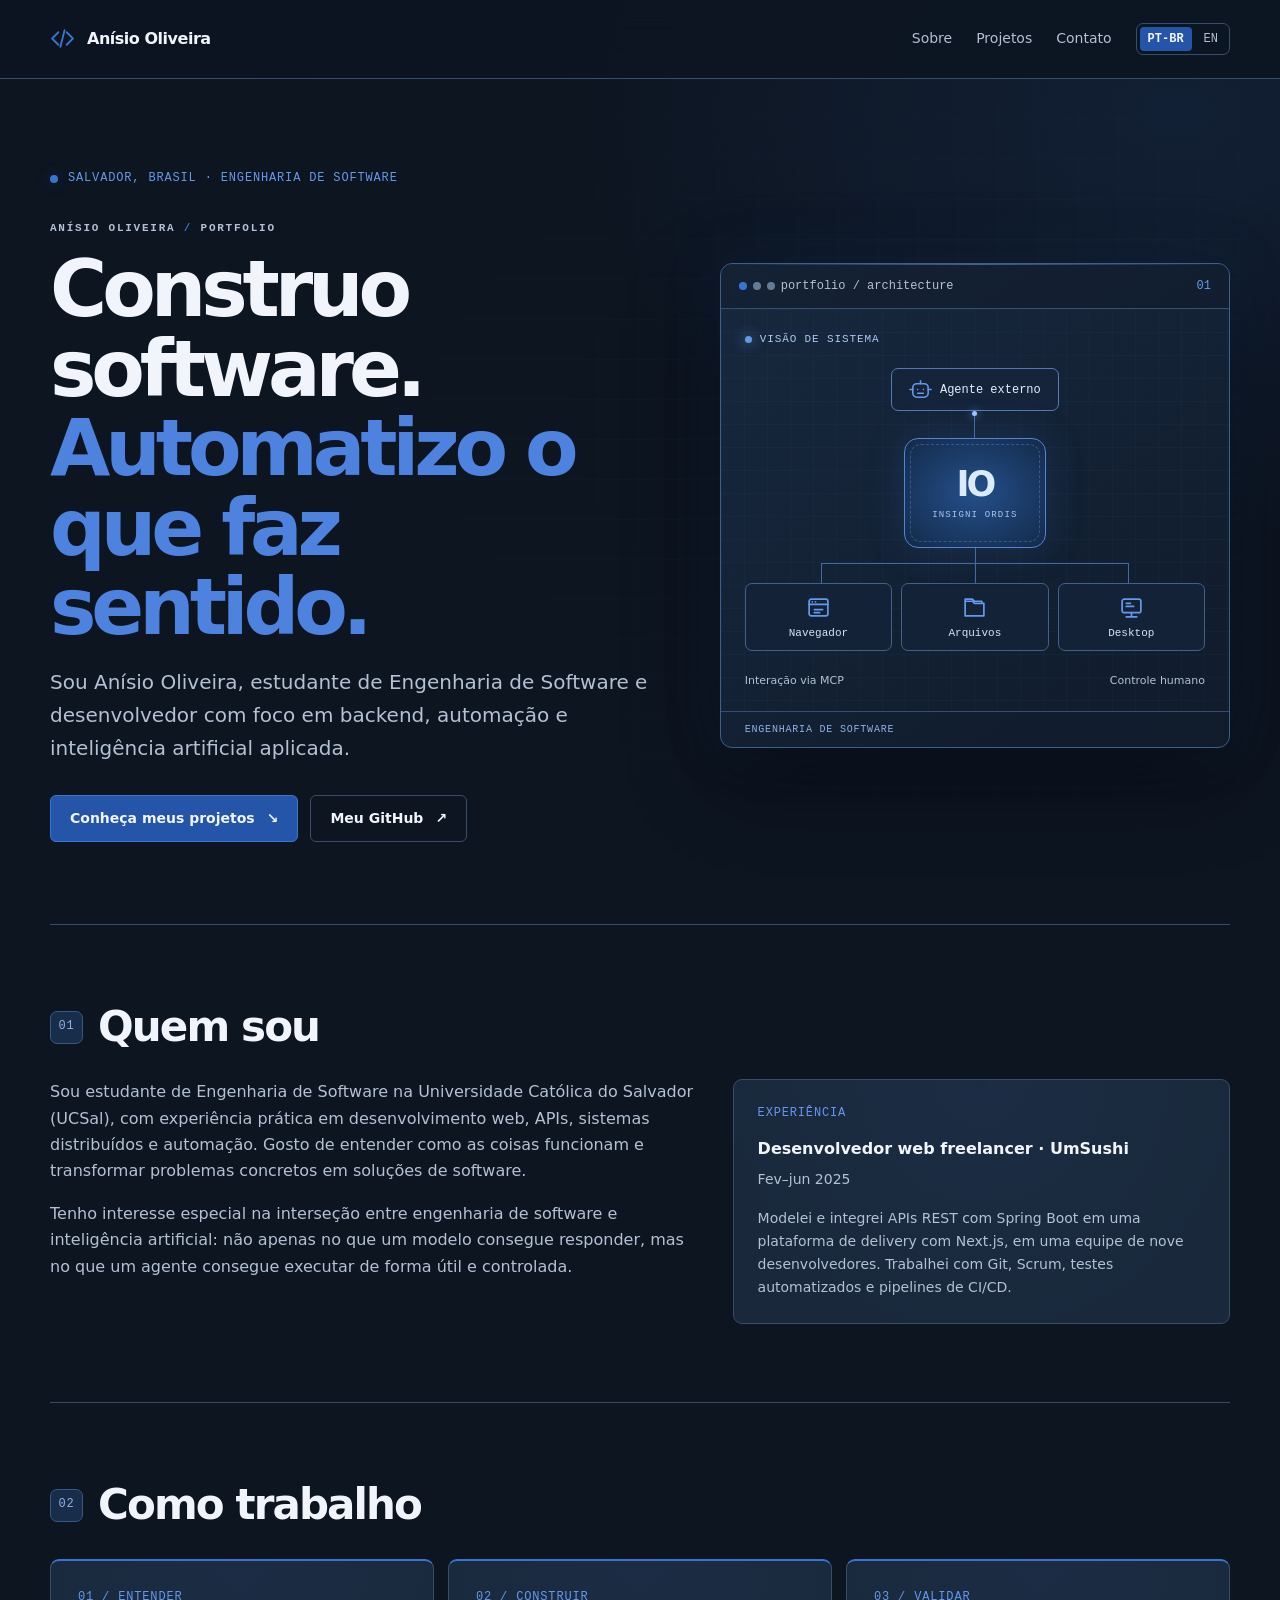
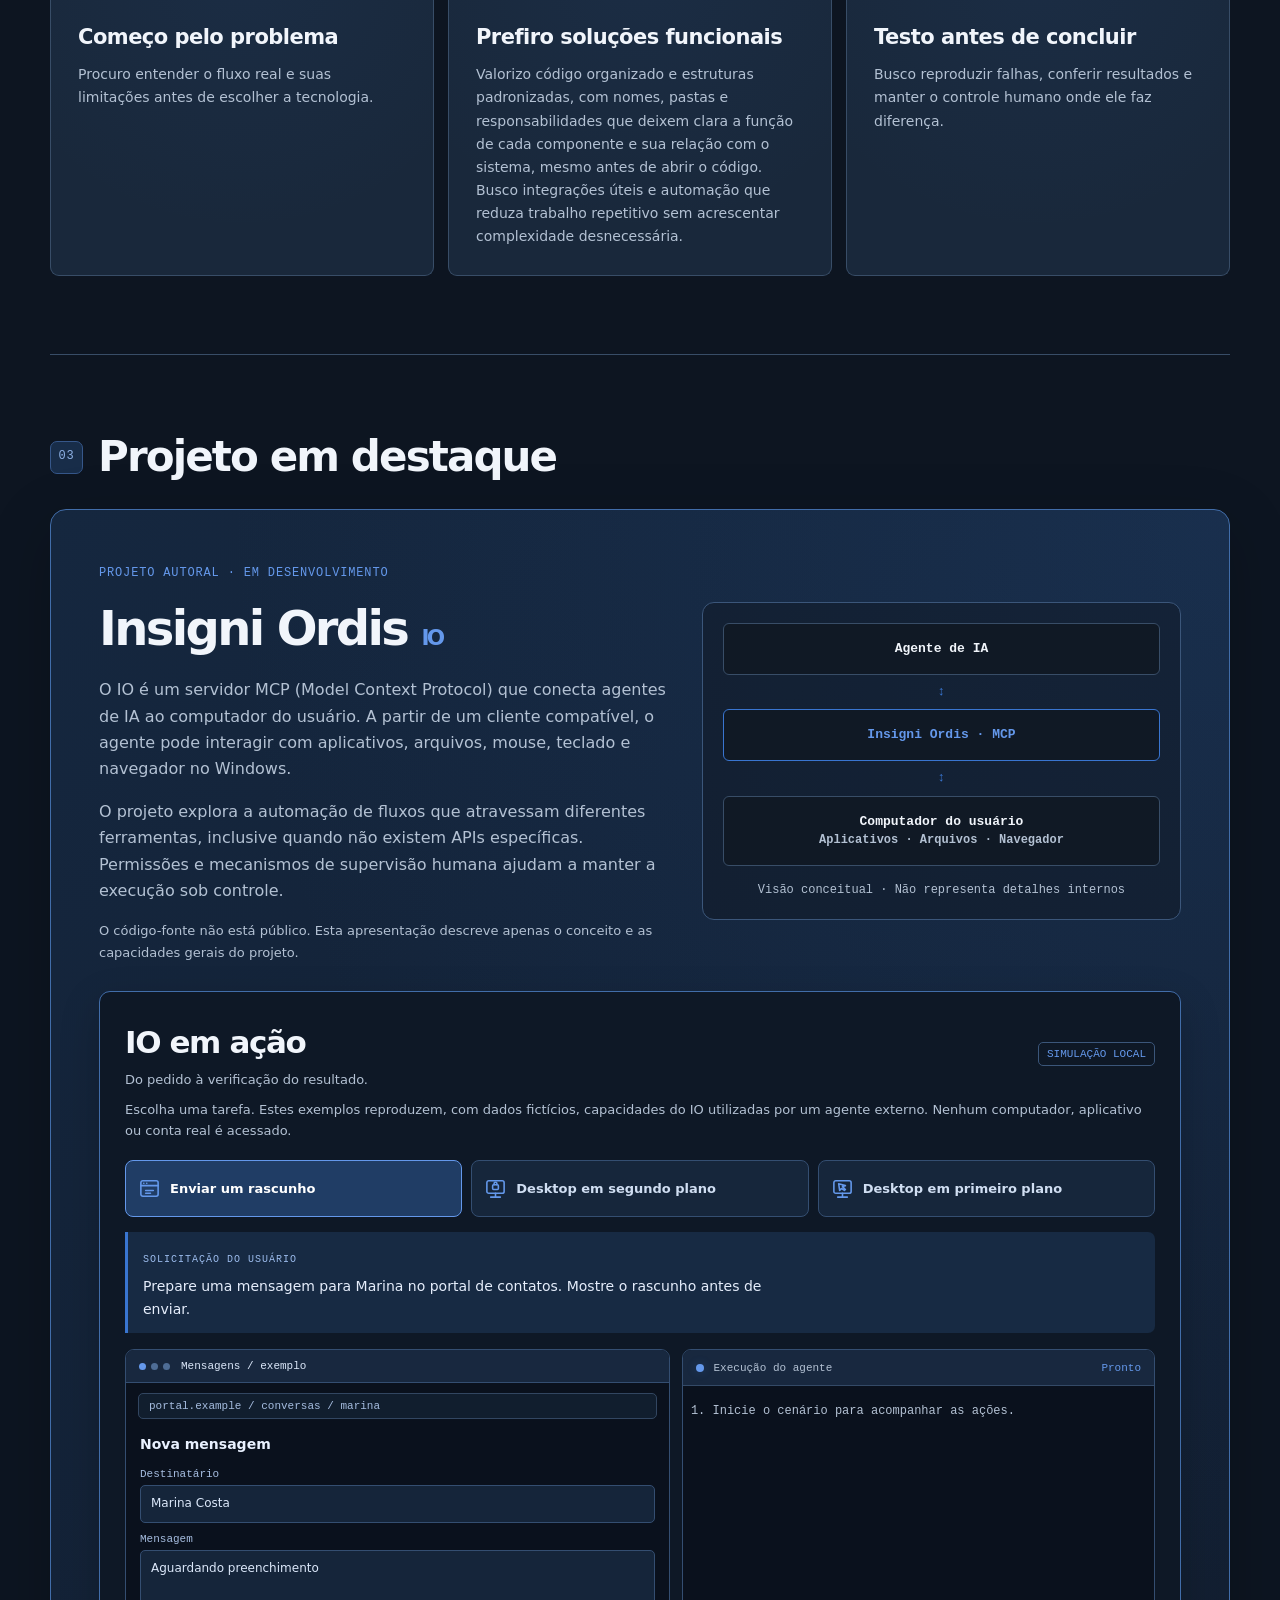
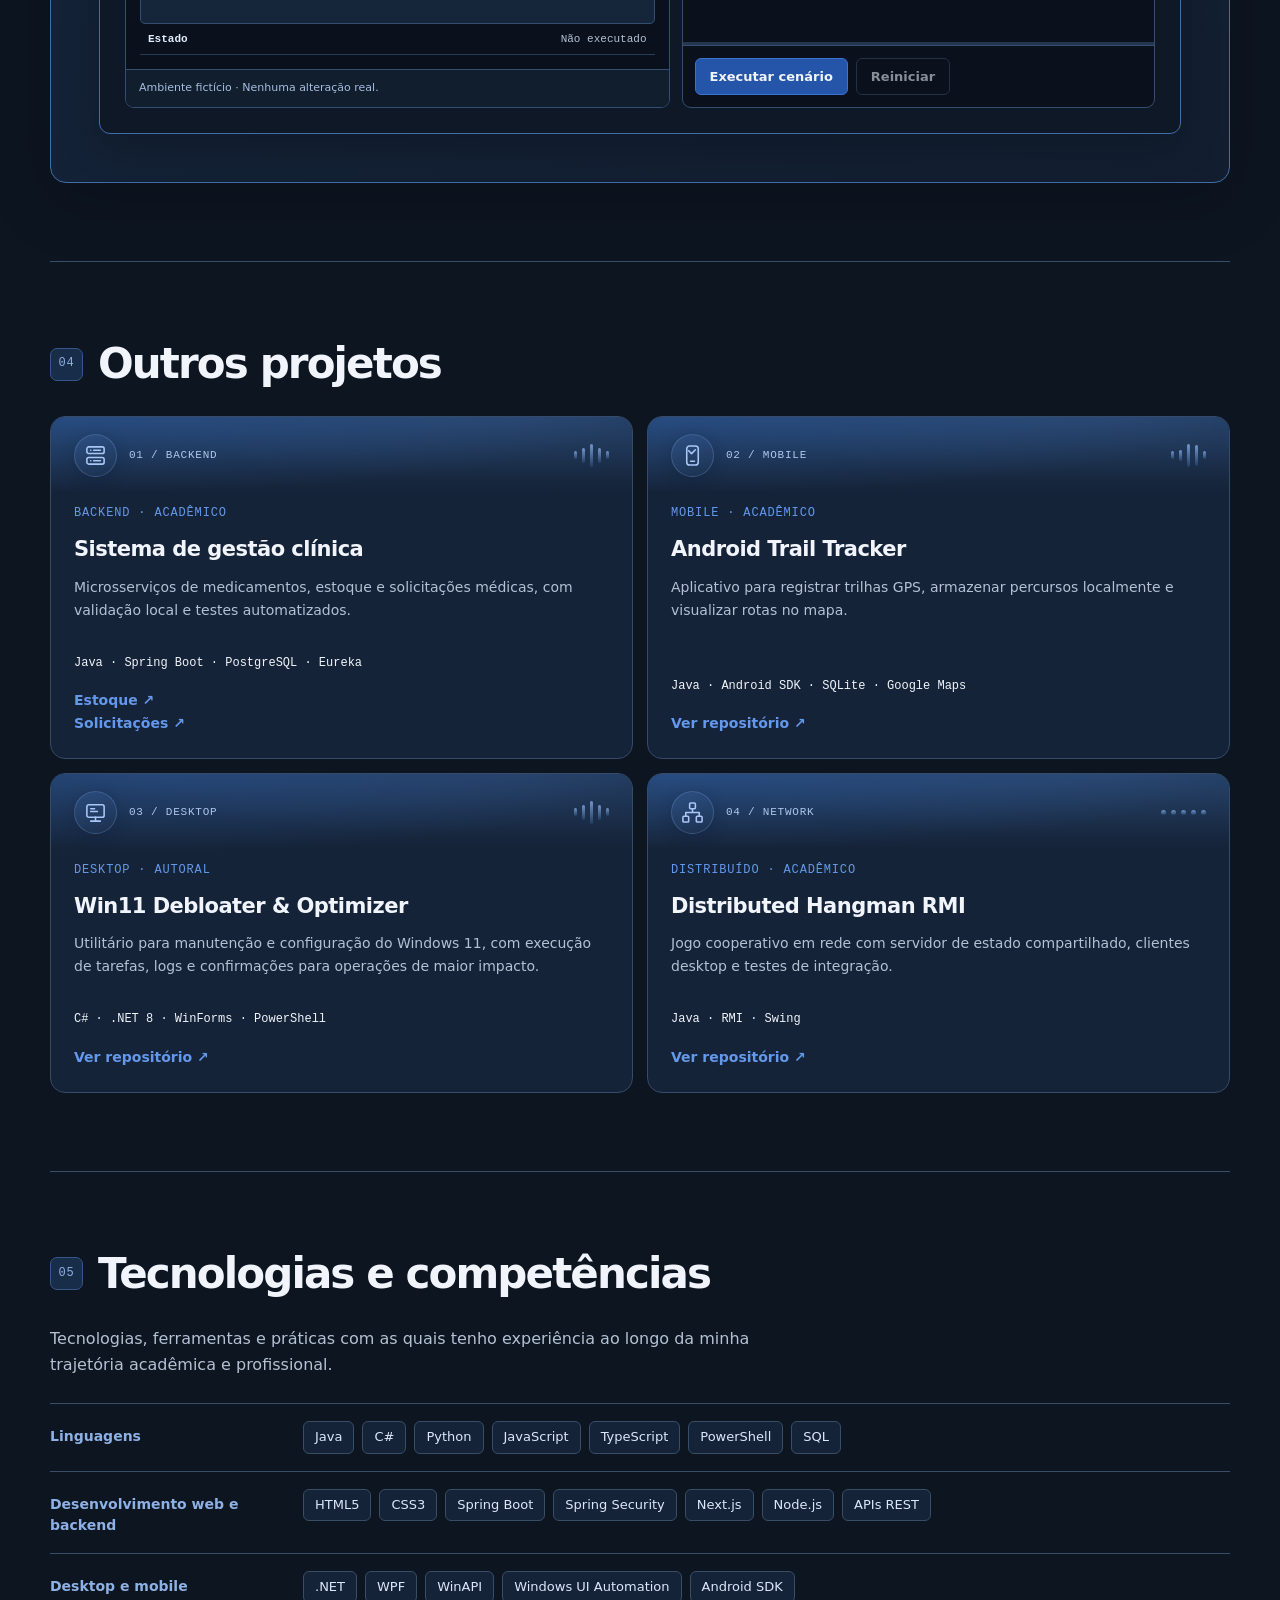
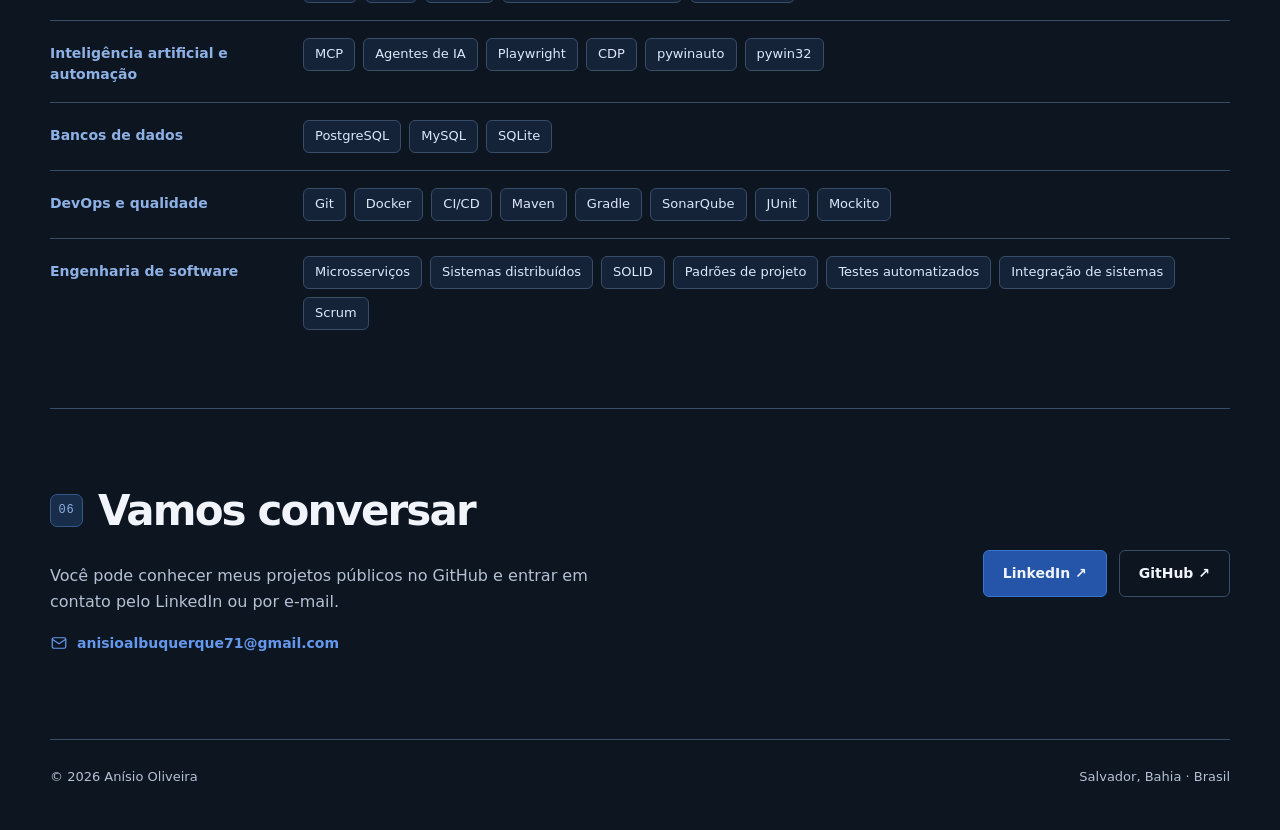
==== commit 7f6e466b: "Update index.html" ====
--- a/index.html
+++ b/index.html
@@ -27,7 +27,7 @@
 </nav><div class="scroll-progress" aria-hidden="true"></div></div></header>
 <main id="main" class="wrap">
 <section class="hero" aria-labelledby="hero-title"><div><div class="eyebrow">Salvador, Brasil · Engenharia de Software</div><div class="hero-name">ANÍSIO OLIVEIRA <span> / </span> PORTFOLIO</div><h1 id="hero-title">Construo software.<br><span>Automatizo o que faz sentido.</span></h1><p class="lead">Sou Anísio Oliveira, estudante de Engenharia de Software e desenvolvedor com foco em backend, automação e inteligência artificial aplicada.</p><div class="actions"><a class="button primary" href="#projects">Conheça meus projetos <span aria-hidden="true">↘</span></a><a class="button" href="https://github.com/Lugarty">Meu GitHub <span aria-hidden="true">↗</span></a></div></div>
-<aside class="hero-panel hero-system" aria-label="Visão de sistema"><div class="panel-top"><span class="dot"></span><span class="dot"></span><span class="dot"></span><span>portfolio / architecture</span><span class="system-id">01</span></div><div class="system-content"><div class="system-kicker"><i></i>Visão de sistema</div><div class="system-network"><div class="system-agent"><svg aria-hidden="true" viewBox="0 0 24 24" fill="none" stroke="currentColor" stroke-width="1.65" stroke-linecap="round" stroke-linejoin="round"><rect x="4" y="6" width="16" height="14" rx="4"/><path d="M12 6V3M1 12h3m16 0h3M9 12h.1m5.9 0h.1M9 16h6"/></svg><span>Agente externo</span></div><div class="system-line"><i></i></div><div class="system-core"><span>IO</span><small>INSIGNI ORDIS</small></div><div class="system-branches"><i></i><i></i><i></i></div><div class="system-endpoints"><div><svg aria-hidden="true" viewBox="0 0 24 24" fill="none" stroke="currentColor" stroke-width="1.65" stroke-linecap="round" stroke-linejoin="round"><rect x="3" y="4" width="18" height="16" rx="2"/><path d="M3 9h18M6 6.5h.1m3 0h.1M8 14h8m-8 3h5"/></svg><span>Navegador</span></div><div><svg aria-hidden="true" viewBox="0 0 24 24" fill="none" stroke="currentColor" stroke-width="1.65" stroke-linecap="round" stroke-linejoin="round"><path d="M3 6h7l2 2h9v12H3zM3 6V4h7l2 2h7v2"/></svg><span>Arquivos</span></div><div><svg aria-hidden="true" viewBox="0 0 24 24" fill="none" stroke="currentColor" stroke-width="1.65" stroke-linecap="round" stroke-linejoin="round"><rect x="3" y="4" width="18" height="13" rx="2"/><path d="M12 17v4m-5 0h10M7 8h4m-4 3h7"/></svg><span>Desktop</span></div></div></div><div class="system-bottom"><span>Interação via MCP</span><span>Controle humano</span></div></div><div class="system-footer">ENGENHARIA DE SOFTWARE · UCSAL</div></aside></section>
+<aside class="hero-panel hero-system" aria-label="Visão de sistema"><div class="panel-top"><span class="dot"></span><span class="dot"></span><span class="dot"></span><span>portfolio / architecture</span><span class="system-id">01</span></div><div class="system-content"><div class="system-kicker"><i></i>Visão de sistema</div><div class="system-network"><div class="system-agent"><svg aria-hidden="true" viewBox="0 0 24 24" fill="none" stroke="currentColor" stroke-width="1.65" stroke-linecap="round" stroke-linejoin="round"><rect x="4" y="6" width="16" height="14" rx="4"/><path d="M12 6V3M1 12h3m16 0h3M9 12h.1m5.9 0h.1M9 16h6"/></svg><span>Agente externo</span></div><div class="system-line"><i></i></div><div class="system-core"><span>IO</span><small>INSIGNI ORDIS</small></div><div class="system-branches"><i></i><i></i><i></i></div><div class="system-endpoints"><div><svg aria-hidden="true" viewBox="0 0 24 24" fill="none" stroke="currentColor" stroke-width="1.65" stroke-linecap="round" stroke-linejoin="round"><rect x="3" y="4" width="18" height="16" rx="2"/><path d="M3 9h18M6 6.5h.1m3 0h.1M8 14h8m-8 3h5"/></svg><span>Navegador</span></div><div><svg aria-hidden="true" viewBox="0 0 24 24" fill="none" stroke="currentColor" stroke-width="1.65" stroke-linecap="round" stroke-linejoin="round"><path d="M3 6h7l2 2h9v12H3zM3 6V4h7l2 2h7v2"/></svg><span>Arquivos</span></div><div><svg aria-hidden="true" viewBox="0 0 24 24" fill="none" stroke="currentColor" stroke-width="1.65" stroke-linecap="round" stroke-linejoin="round"><rect x="3" y="4" width="18" height="13" rx="2"/><path d="M12 17v4m-5 0h10M7 8h4m-4 3h7"/></svg><span>Desktop</span></div></div></div><div class="system-bottom"><span>Interação via MCP</span><span>Controle humano</span></div></div><div class="system-footer">ENGENHARIA DE SOFTWARE</div></aside></section>
 <section class="section" id="about"><div class="section-head"><span class="index">01</span><h2>Quem sou</h2></div><div class="about-grid"><div><p>Sou estudante de Engenharia de Software na Universidade Católica do Salvador (UCSal), com experiência prática em desenvolvimento web, APIs, sistemas distribuídos e automação. Gosto de entender como as coisas funcionam e transformar problemas concretos em soluções de software.</p><p>Tenho interesse especial na interseção entre engenharia de software e inteligência artificial: não apenas no que um modelo consegue responder, mas no que um agente consegue executar de forma útil e controlada.</p></div><div class="info-card"><span class="tag">Experiência</span><strong>Desenvolvedor web freelancer · UmSushi</strong><p>Fev–jun 2025</p><p>Modelei e integrei APIs REST com Spring Boot em uma plataforma de delivery com Next.js, em uma equipe de nove desenvolvedores. Trabalhei com Git, Scrum, testes automatizados e pipelines de CI/CD.</p></div></div></section>
 <section class="section"><div class="section-head"><span class="index">02</span><h2>Como trabalho</h2></div><div class="principles"><article class="principle"><span class="tag">01 / Entender</span><h3>Começo pelo problema</h3><p>Procuro entender o fluxo real e suas limitações antes de escolher a tecnologia.</p></article><article class="principle"><span class="tag">02 / Construir</span><h3>Prefiro soluções funcionais</h3><p>Valorizo código organizado e estruturas padronizadas, com nomes, pastas e responsabilidades que deixem clara a função de cada componente e sua relação com o sistema, mesmo antes de abrir o código. Busco integrações úteis e automação que reduza trabalho repetitivo sem acrescentar complexidade desnecessária.</p></article><article class="principle"><span class="tag">03 / Validar</span><h3>Testo antes de concluir</h3><p>Busco reproduzir falhas, conferir resultados e manter o controle humano onde ele faz diferença.</p></article></div></section>
 <section class="section" id="projects"><div class="section-head"><span class="index">03</span><h2>Projeto em destaque</h2></div>
